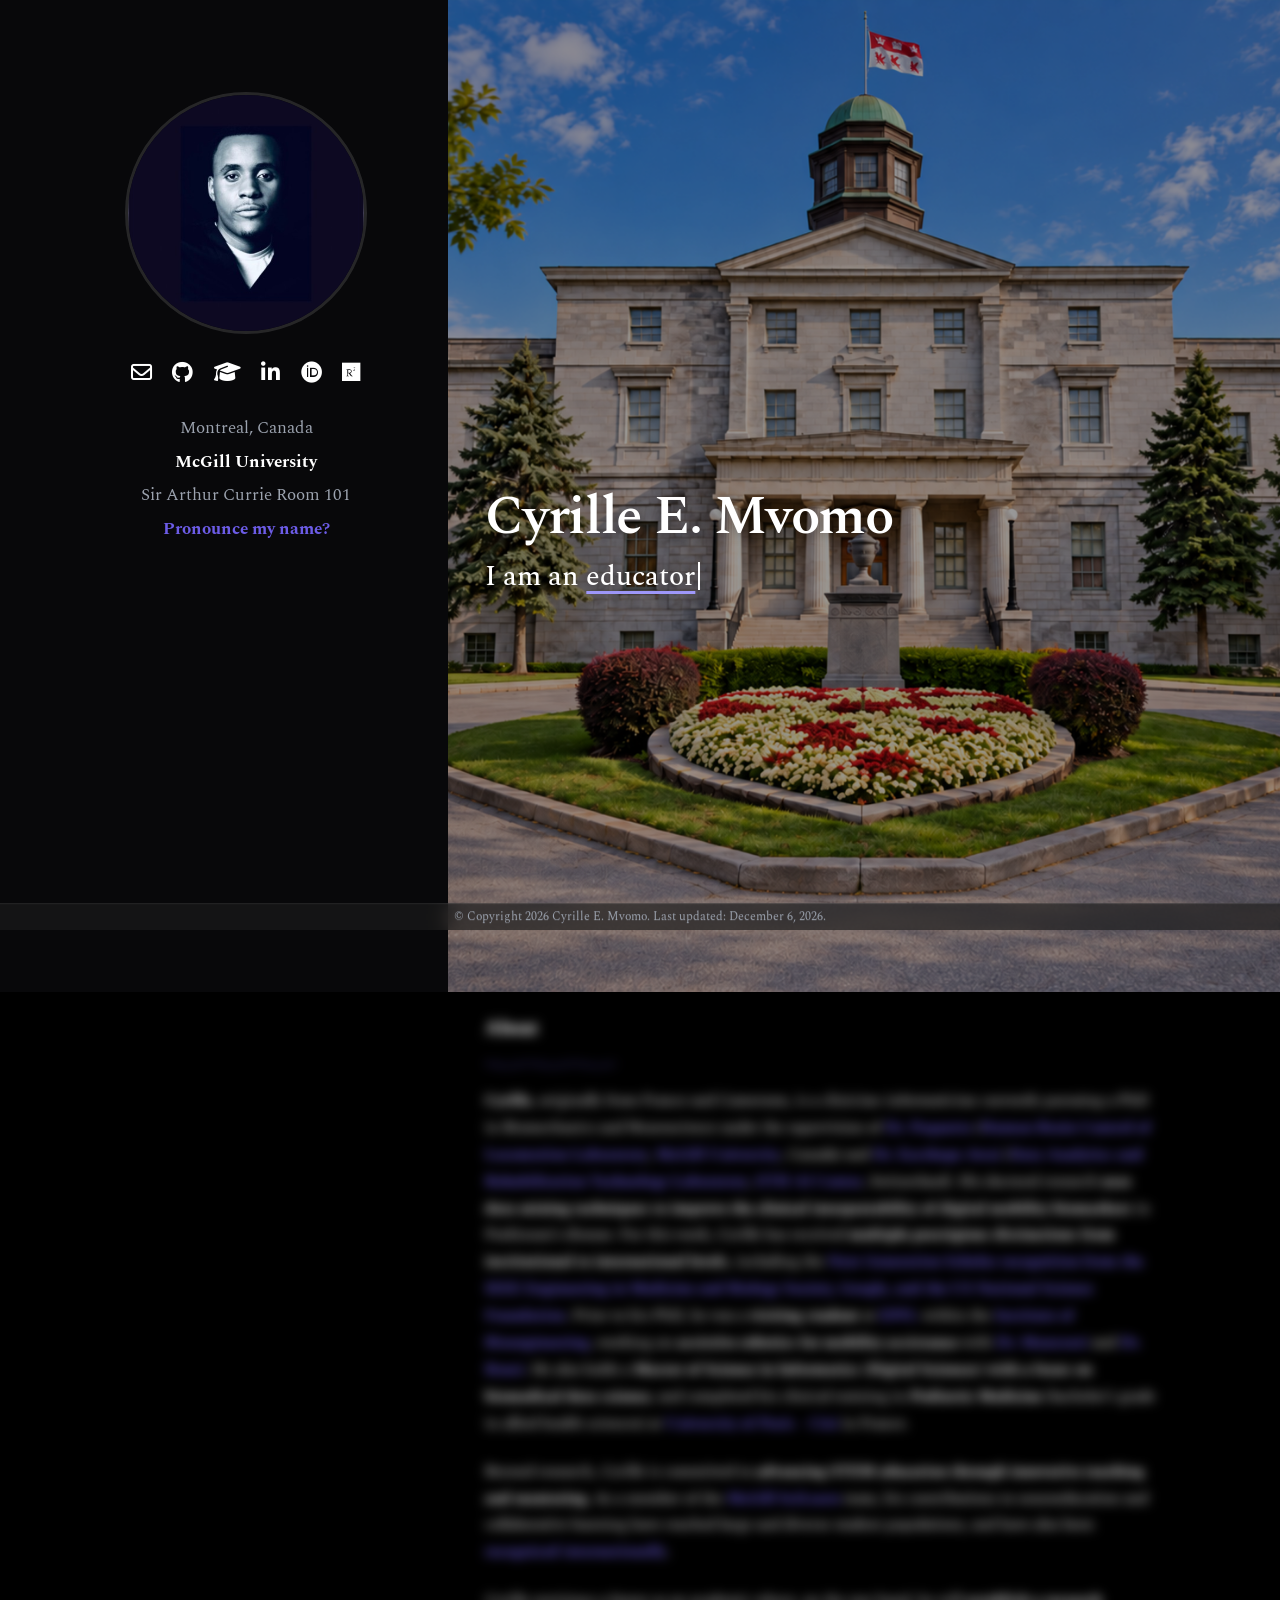
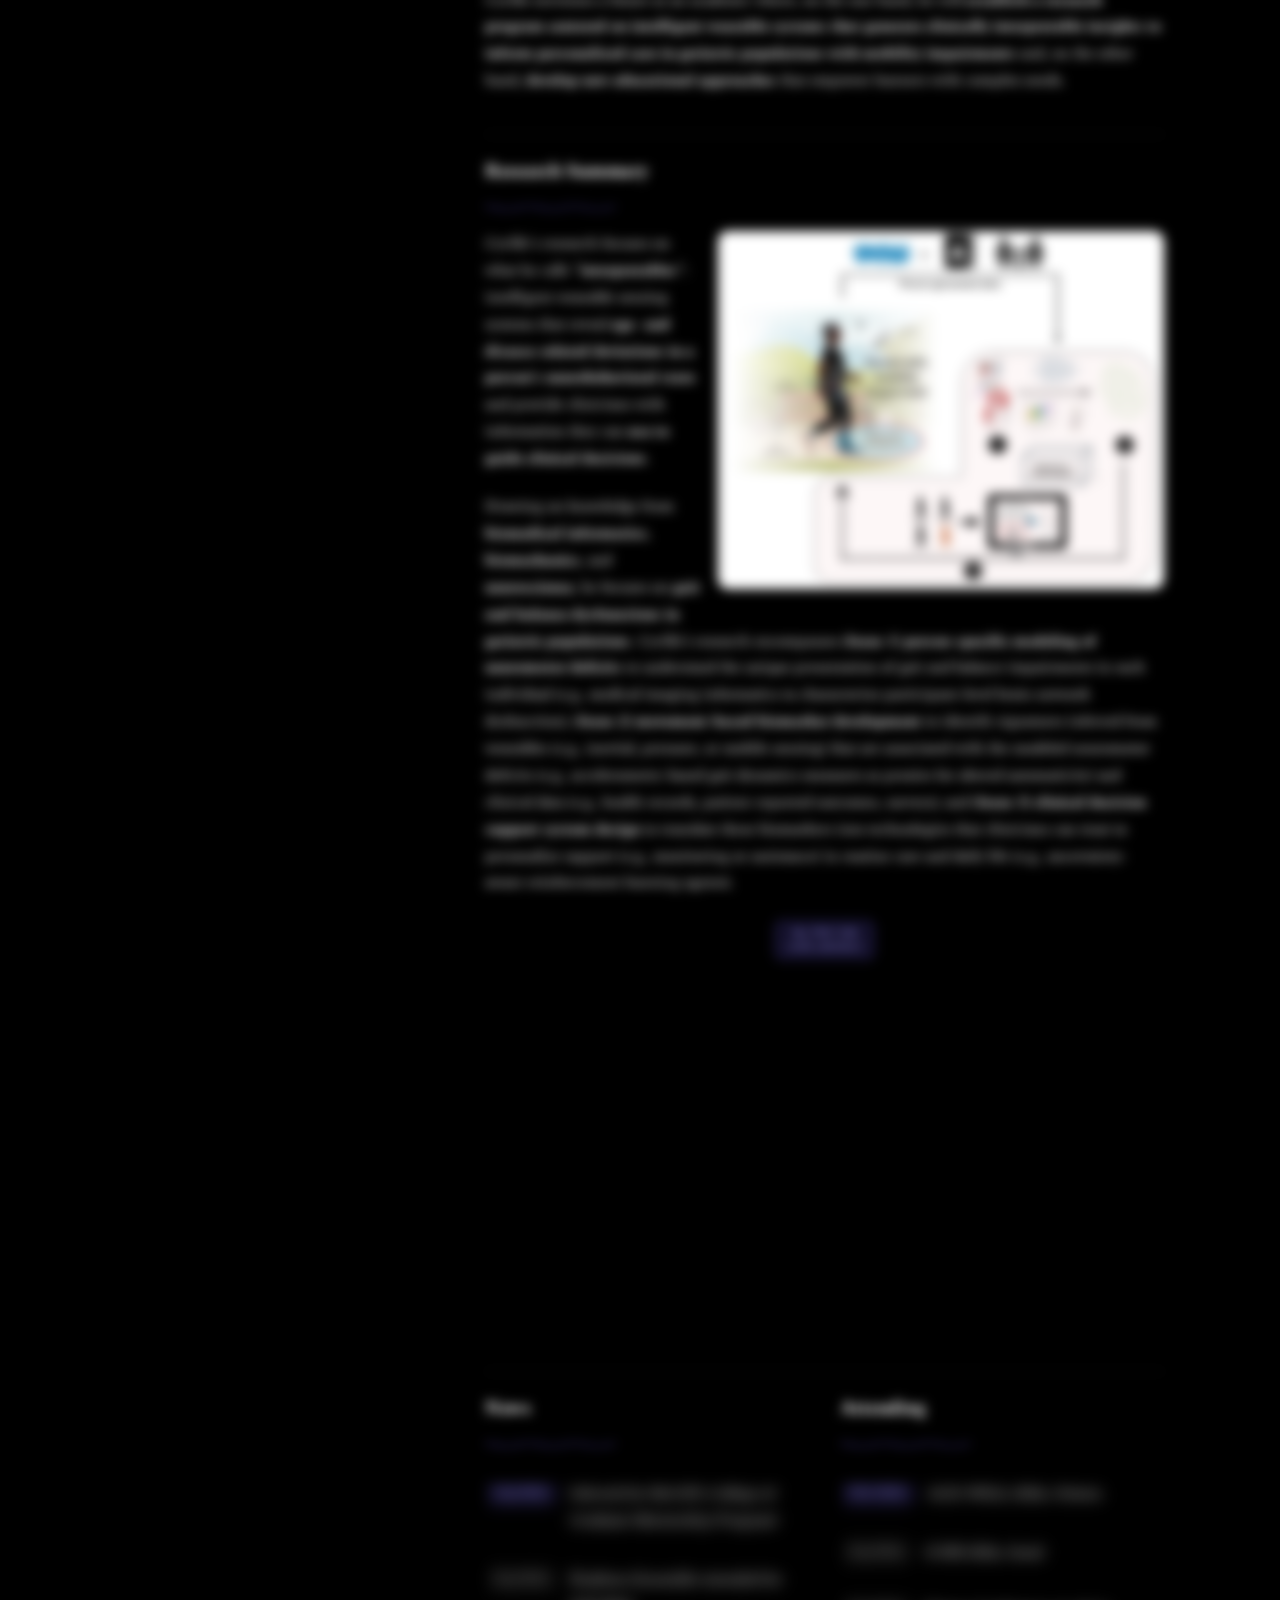
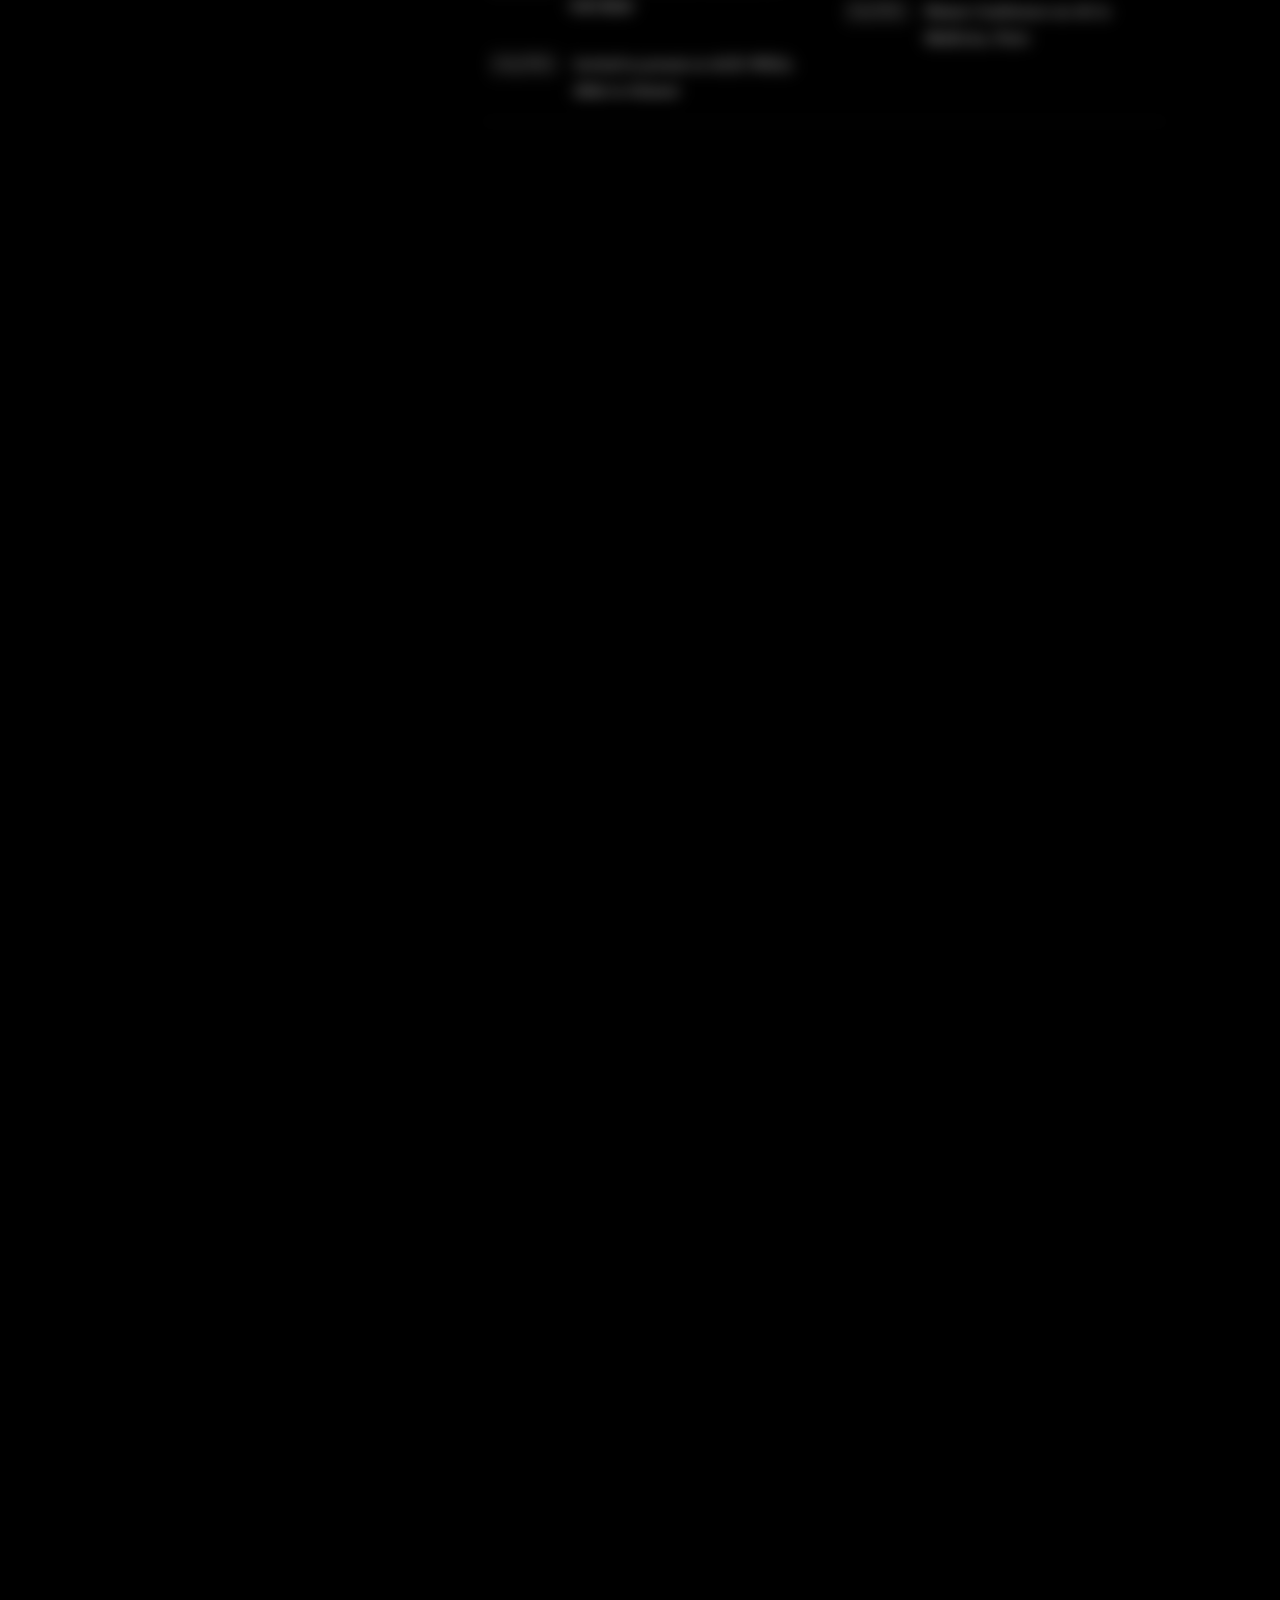
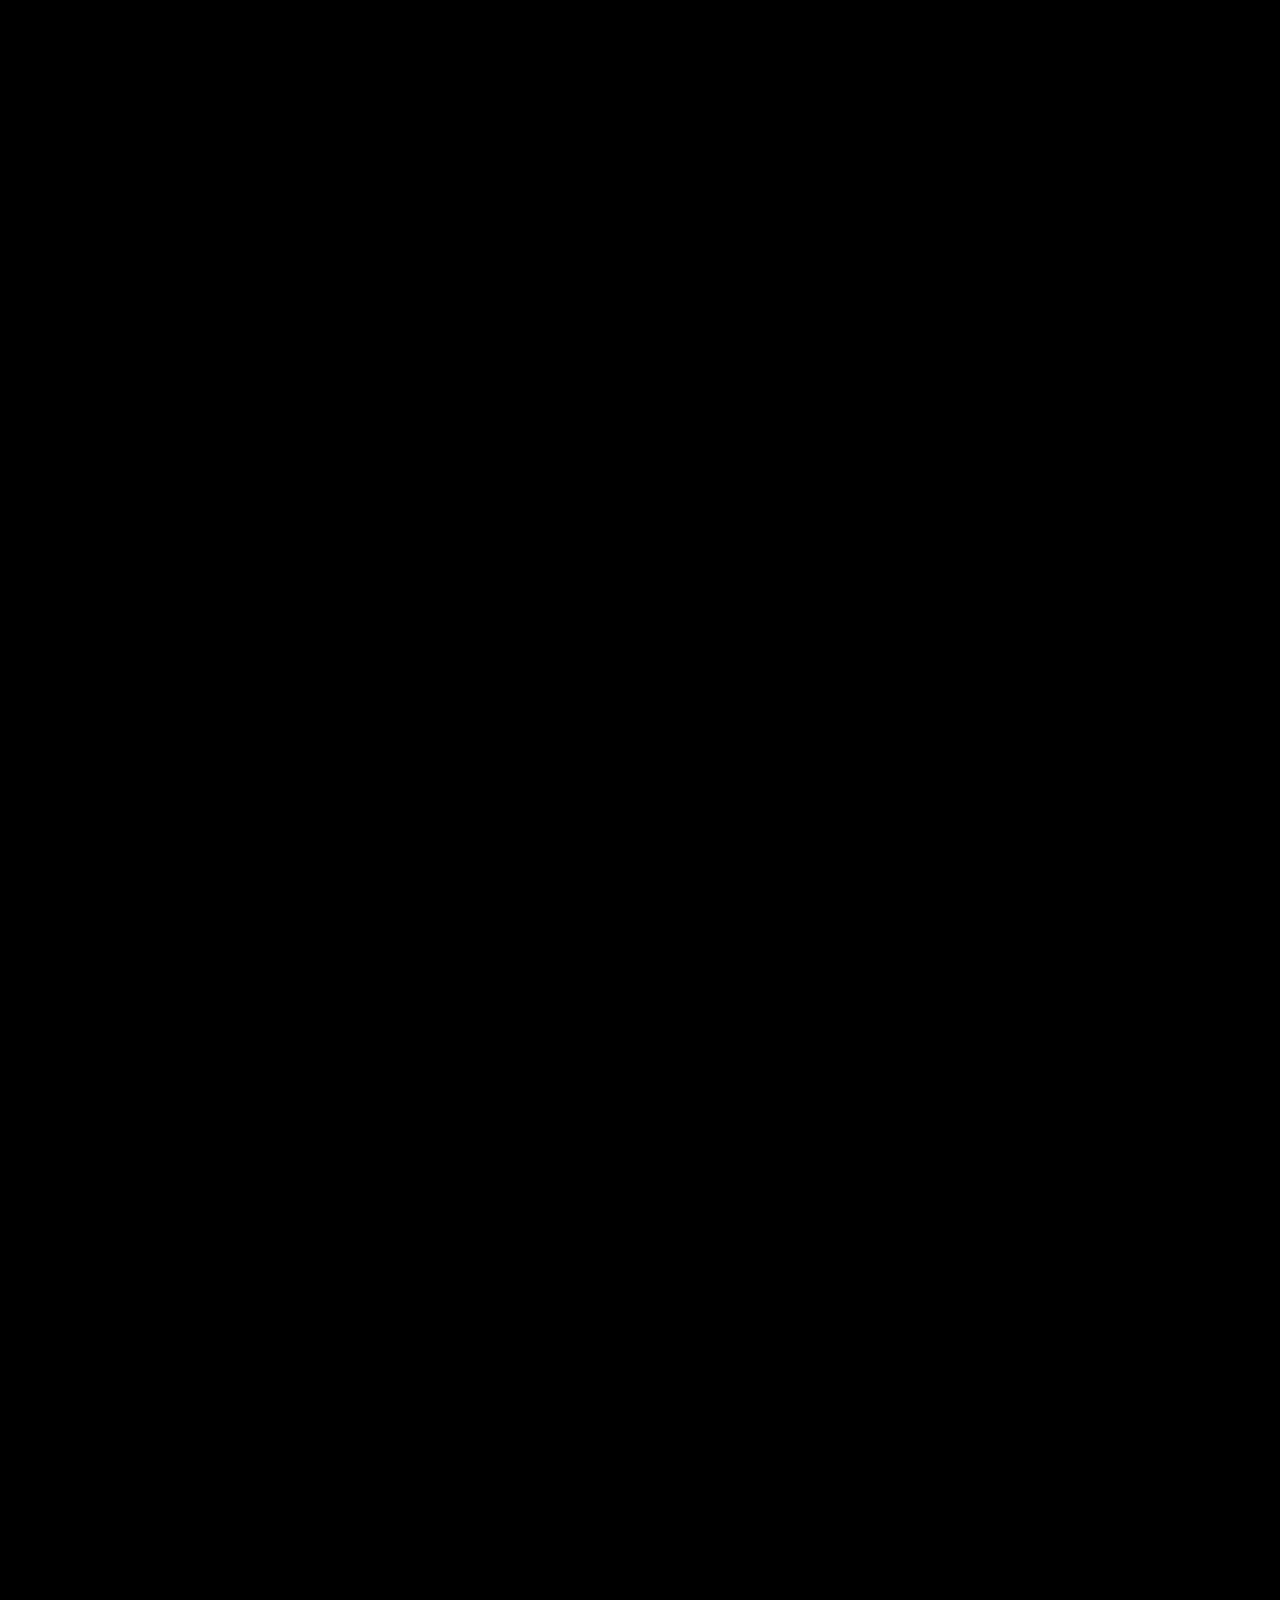
==== index.html @ 48ce2475 "Update index.html" ====
<!DOCTYPE html>
<html lang="en">
<head>
  <meta charset="UTF-8" />
  <meta name="viewport" content="width=device-width, initial-scale=1.0" />

  <title>Cyrille E. Mvomo | Interpretable Wearables</title>

  <!-- Fonts -->
  <!-- <link rel="preconnect" href="https://fonts.googleapis.com">
  <link rel="preconnect" href="https://fonts.gstatic.com" crossorigin>
  <link href="https://fonts.googleapis.com/css2?family=Inter:wght@300;400;500;600;700&display=swap" rel="stylesheet"> -->
  <link rel="preconnect" href="https://fonts.googleapis.com">
  <link rel="preconnect" href="https://fonts.gstatic.com" crossorigin>
  <link href="https://fonts.googleapis.com/css2?family=Inter:wght@300;400;500;600;700&family=Spectral:wght@300;400;500;600;700&display=swap" rel="stylesheet">

  <!-- Icons -->
  <link rel="stylesheet" href="https://cdnjs.cloudflare.com/ajax/libs/font-awesome/6.5.0/css/all.min.css">

  <link rel="stylesheet" href="style.css?v=mobile-welcome-menu-fix" />
</head>
<body class="welcome-active">

  <div class="background-video-wrapper" aria-hidden="true">
    <img
      src="Edited_BG_Video_first_frame.png"
      class="background-video background-video-poster"
      alt=""
      loading="eager"
      decoding="async"
    />
    <canvas class="background-video background-scroll-canvas" aria-hidden="true"></canvas>
  </div>

  <header class="top-banner">
    <div id="scroll-line" class="scroll-line"></div>

    <div class="banner-container">
      <div class="banner-left">
        <h1>Cyrille E. Mvomo</h1>
      </div>

      <div class="banner-right-wrapper">
        <button id="menu-toggle" class="menu-toggle" aria-label="Open menu" aria-expanded="false">
          <span></span>
          <span></span>
          <span></span>
        </button>

        <nav id="banner-nav" class="banner-right">
          <a href="#about-me-section" class="section-link active-section-link">About</a>
          <a href="#news-section" class="section-link">News</a>
          <a href="#publications-section" class="section-link">Publications</a>
          <a href="#curriculum-vitae-section" class="section-link">Curriculum Vitae</a>
        </nav>
      </div>
    </div>
  </header>

  <main class="page-container">
    <section class="hero-section">
      <div class="profile-column">
        <img src="profile.jpg" alt="Cyrille E. Mvomo" class="profile-photo" />

        <div class="icon-row">
          <a href="mailto:cyrille.mvomo@mail.mcgill.ca" aria-label="Email"><i class="fa-regular fa-envelope"></i></a>
          <a href="https://github.com/cyrillemvomo" target="_blank" aria-label="GitHub"><i class="fa-brands fa-github"></i></a>
          <a href="https://scholar.google.com/citations?user=v-sf1K8AAAAJ&hl=en&oi=ao" target="_blank" aria-label="Google Scholar"><i class="fa-solid fa-graduation-cap"></i></a>
          <a href="https://www.linkedin.com/in/cyrille-mvomo" target="_blank" aria-label="LinkedIn"><i class="fa-brands fa-linkedin-in"></i></a>
          <a href="https://orcid.org/0000-0003-3828-3360" target="_blank" aria-label="ORCID"><i class="fa-brands fa-orcid"></i></a>
          <a href="https://www.researchgate.net/profile/Cyrille-Mvomo" target="_blank" aria-label="ResearchGate"><i class="fa-brands fa-researchgate"></i></a>
        </div>

        <div class="profile-details">
          <p>Montreal, Canada</p>
          <p><strong>McGill University</strong></p>
          <p>Sir Arthur Currie Room 101</p>
          <p class="pronunciation-link">
            <a href="https://chatgpt.com/?q=How%20do%20you%20pronounce%20the%20French%20name%20Cyrille%3F%20Please%20explain%20it%20simply%20for%20an%20English%20speaker." target="_blank" class="text-link">Pronounce my name?</a>
          </p>
        </div>
      </div>

      <div class="description-column">
        <section id="welcome-section" class="welcome-section" aria-label="Welcome">
          <div class="welcome-content">
            <h2>Cyrille E. Mvomo</h2>
            <p class="welcome-identity">I am <span id="welcome-article">a </span><span id="welcome-role" class="welcome-role">researcher</span><span class="welcome-caret" aria-hidden="true"></span></p>
          </div>
        </section>

        <section id="about-me-section" class="content-subsection">
          <h2>About</h2>
          <div class="crimson-wave" aria-hidden="true">﹏</div>

          <p>
            <strong>Cyrille</strong>, originally from France and Cameroon, is a clinician-informatician currently pursuing a PhD in Biomechanics and Neuroscience under the supervision of <a href="https://scholar.google.com/citations?hl=en&user=dPw3kgcAAAAJ&view_op=list_works&sortby=pubdate" target="_blank" class="text-link">Dr. Paquette</a> (<a href="https://www.mcgill.ca/hbcl/" target="_blank" class="text-link">Human Brain Control of Locomotion Laboratory</a>, <a href="https://www.mcgill.ca/" target="_blank" class="text-link">McGill University</a>, Canada) and <a href="https://scholar.google.com/citations?hl=en&user=61DvKEIAAAAJ&view_op=list_works&sortby=pubdate" target="_blank" class="text-link">Dr. Easthope Awai</a> (<a href="https://rehabilomics.ch/" target="_blank" class="text-link">Data Analytics and Rehabilitation Technology Laboratory</a>, <a href="https://ai.ethz.ch/" target="_blank" class="text-link">ETH AI Center</a>, Switzerland). His doctoral research <strong>uses data mining techniques to improve the clinical interpretability of digital mobility biomarkers</strong> in Parkinson’s disease. For this work, Cyrille has received <strong>multiple prestigious distinctions from institutional to international levels</strong>, including the <a href="https://www.mcgill.ca/hbcl/channels/news/kpe-phd-candidate-cyrille-mvomo-honored-ieee-embs-bhi-2025-best-paper-award-and-nsf-embs-google-369513" target="_blank" class="text-link">Next Generation Scholar recognition from the IEEE Engineering in Medicine and Biology Society, Google, and the US National Science Foundation</a>. Prior to his PhD, he was a <strong>visiting student</strong> at <a href="https://www.epfl.ch/en/" target="_blank" class="text-link">EPFL</a> within the <a href="https://www.epfl.ch/research/domains/bioengineering/" target="_blank" class="text-link">Institute of Bioengineering</a>, working on <strong>assistive robotics for mobility assistance</strong> with <a href="https://scholar.google.com/citations?user=6gpQSm8AAAAJ&hl=en&oi=ao" target="_blank" class="text-link">Dr. Manzoori</a> and <a href="https://scholar.google.com/citations?user=NjhGHu0AAAAJ&hl=en" target="_blank" class="text-link">Dr. Bouri</a>. He also holds a <strong>Master of Science in Informatics (Digital Sciences) with a focus on biomedical data science</strong>, and completed his clinical training in <strong>Podiatric Medicine</strong> (bachelor’s grade in allied health sciences) at <a href="https://u-paris.fr/" target="_blank" class="text-link">University of Paris - Cité</a> in France.
          </p>
          <p>
            Beyond research, Cyrille is committed to <strong>advancing STEM education through innovative teaching and mentoring</strong>. As a member of the <a href="https://www.mcgill.ca/ose/initiatives/scilearn" target="_blank" class="text-link">McGill SciLearn</a> team, his contributions to neuroeducation and collaborative learning have reached large and diverse student populations, and have also been <a href="https://www.thetribune.ca/sci-tech/scilearn-learning-how-to-learn-13012026/" target="_blank" class="text-link">recognized internationally</a>.
          </p>
          <p>
          Cyrille envisions a future as an academic where, on the one hand, he will <strong>establish a research program centered on intelligent wearable systems that generate clinically interpretable insights to inform personalized care in geriatric populations with mobility impairments</strong> and, on the other hand, <strong>develop new educational approaches</strong> that empower learners with complex needs.
        </p>
        </section>

        <section id="about-me-section" class="content-subsection">
          <h2>Research Summary</h2>
          <div class="crimson-wave" aria-hidden="true">﹏</div>

          <p>
            <span class="research-summary-media">
              <img src="research_program_full_figure.jpg" alt="Illustration of my research program" />
            </span>
            Cyrille's research focuses on what he calls <strong>"interpretables"</strong>: intelligent wearable sensing systems that reveal <strong>age- and disease-related deviations in a person’s neurobehavioral state</strong> and provide clinicians with information they can <strong>use to guide clinical decisions</strong>.          
        <!-- </p -->

          <p>
            Drawing on knowledge from <strong>biomedical informatics</strong>, <strong>biomechanics</strong>, and <strong>neuroscience</strong>, he focuses on <strong>gait and balance dysfunctions in geriatric populations</strong>. Cyrille’s research encompasses <strong>(focus 1) person-specific modeling of neuromotor deficits</strong> to understand the unique presentation of gait and balance impairments in each individual (e.g., medical imaging informatics to characterize participant-level brain network dysfunction); <strong>(focus 2) movement-based biomarker development</strong> to identify signatures inferred from wearables (e.g., inertial, pressure, or mobile sensing) that are associated with the modeled neuromotor deficits (e.g., accelerometry-based gait dynamics measures as proxies for altered automaticity) and clinical data (e.g., health records, patient-reported outcomes, surveys); and <strong>(focus 3) clinical decision support system design</strong> to translate these biomarkers into technologies that clinicians can trust to personalize support (e.g., monitoring or assistance) in routine care and daily life (e.g., uncertainty-aware reinforcement learning agents).
          </p>

          <div class="video-title-badge">My TED Talk<br>(with subtitles!)</div>

          <div style="position: relative; width: 100%; padding-bottom: 56.25%; height: 0; overflow: hidden; margin-top: 8px;">
            <iframe
              src="https://www.youtube.com/embed/RyR2sZz6EQo?rel=0"
              title="YouTube video player"
              style="position: absolute; top: 0; left: 0; width: 100%; height: 100%; border: 0;"
              allow="accelerometer; autoplay; clipboard-write; encrypted-media; gyroscope; picture-in-picture; web-share"
              allowfullscreen>
            </iframe>
          </div>
        </section>

        <section id="news-section" class="content-subsection">
          <div class="news-attending-grid">
            <div class="news-panel">
              <button class="panel-toggle" type="button" aria-expanded="false">
                <span class="panel-heading-wrap">
                  <span class="panel-heading-line">
                    <span class="panel-heading">News</span>
                    <span class="panel-indicator" aria-hidden="true">+</span>
                  </span>
                  <span class="crimson-wave panel-wave" aria-hidden="true">﹏</span>
                </span>
              </button>

              <div class="scroll-list">
                <div class="timeline-item current-item">
                  <div class="date-chip">Sep 2026</div>
                  <p>Selected for McGill’s College of Graduate Mentorship Program!</p>
                </div>

                <div class="timeline-item past-item">
                  <div class="date-chip">Sep 2026</div>
                  <p>Étudions Ensemble extended for Fall 2026!</p>
                </div>

                <div class="timeline-item past-item">
                  <div class="date-chip">Aug 2026</div>
                  <p>Invited to present at AGE-WELL 2026 in Ottawa!</p>
                </div>

                <div class="timeline-item past-item">
                  <div class="date-chip">Jul 2026</div>
                  <p>Got an Early Professionals, Inspired Careers in AgeTech (EPIC-AT) Grant!</p>
                </div>

                <div class="timeline-item past-item">
                  <div class="date-chip">Jun 2026</div>
                  <p>Invited to present at the Nature Conference on AI in Medicine in Paris!</p>
                </div>

                <div class="timeline-item past-item">
                  <div class="date-chip">May 2026</div>
                  <p>ICNR2026 paper on uncertainty got accepted!</p>
                </div>

                <div class="timeline-item past-item">
                  <div class="date-chip">Apr 2026</div>
                  <p>Got FRQS Doctoral Fellowship!</p>
                </div>

                <div class="timeline-item past-item">
                  <div class="date-chip">Apr 2026</div>
                  <p>Ranked among the 278 winning applications for the CIHR Doctoral Fellowship!</p>
                </div>
                
                <div class="timeline-item past-item">
                  <div class="date-chip">Apr 2026</div>
                  <p>Website updated!</p>
                </div>
                
                <div class="timeline-item past-item">
                  <div class="date-chip">Mar 2026</div>
                  <p>Got CRIR-HJR Catherine Berg Student Travel Award!</p>
                </div>
                
                <div class="timeline-item past-item">
                  <div class="date-chip">Mar 2026</div>
                  <p>Launched the "Étudions Ensemble"!</p>
                </div>
                
                <div class="timeline-item past-item">
                  <div class="date-chip">Mar 2026</div>
                  <p>Got Parkinson Canada Graduate Student Award!</p>
                </div>
                
                <div class="timeline-item past-item">
                  <div class="date-chip">Feb 2026</div>
                  <p>Invited by IEEE TBME editors to submit an extended version of BHI 2025 work!</p>
                </div>
                
                <div class="timeline-item past-item">
                  <div class="date-chip">Jan 2026</div>
                  <p>Research success at BHI 2025 featured in McGill News!</p>
                </div>
                
                <div class="timeline-item past-item">
                  <div class="date-chip">Jan 2026</div>
                  <p>Interviewed by The Tribune about SciLearn alongside Kira!</p>
                </div>
                
                <div class="timeline-item past-item">
                  <div class="date-chip">Dec 2025</div>
                  <p>SciLearn won QS Reimagine Education Award!</p>
                </div>
                
                <div class="timeline-item past-item">
                  <div class="date-chip">Nov 2025</div>
                  <p>Passed my doctoral qualifying exam!</p>
                </div>
                
                <div class="timeline-item past-item">
                  <div class="date-chip">Nov 2025</div>
                  <p>Delivered a lightning talk on SciLearn with Kira at the 2025 Montreal Skills Symposium!</p>
                </div>
                
                <div class="timeline-item past-item">
                  <div class="date-chip">Oct 2025</div>
                  <p>Won Best Paper Award (3rd place) at BHI 2025 among 500+ submissions!</p>
                </div>
                
                <div class="timeline-item past-item">
                  <div class="date-chip">Oct 2025</div>
                  <p>Named an IEEE EMBS–Google–NSF NextGen Scholar and invited to deliver a lightning talk at BHI 2025!</p>
                </div>
                
                <div class="timeline-item past-item">
                  <div class="date-chip">Oct 2025</div>
                  <p>Won McGill CRBLM Travel Award!</p>
                </div>
                
                <div class="timeline-item past-item">
                  <div class="date-chip">Oct 2025</div>
                  <p>Won Quebec Association for Physical Activity Travel Award!</p>
                </div>
                
                <div class="timeline-item past-item">
                  <div class="date-chip">Oct 2025</div>
                  <p>Aging and Disease paper got accepted!</p>
                </div>
                
                <div class="timeline-item past-item">
                  <div class="date-chip">Sep 2025</div>
                  <p>BHI 2025 paper selected for oral presentation!</p>
                </div>
                
                <div class="timeline-item past-item">
                  <div class="date-chip">Sep 2025</div>
                  <p>BHI 2025 paper got accepted!</p>
                </div>

              </div>
            </div>

            <div class="news-panel">
              <button class="panel-toggle" type="button" aria-expanded="false">
                <span class="panel-heading-wrap">
                  <span class="panel-heading-line">
                    <span class="panel-heading">Attending</span>
                    <span class="panel-indicator" aria-hidden="true">+</span>
                  </span>
                  <span class="crimson-wave panel-wave" aria-hidden="true">﹏</span>
                </span>
              </button>

              <div class="scroll-list">
                <div class="timeline-item current-item">
                  <div class="date-chip">Nov 2026</div>
                  <p>AGE-WELL 2026, Ottawa</p>
                </div>

                <div class="timeline-item past-item">
                  <div class="date-chip">Sep 2026</div>
                  <p>ICNR 2026, Seoul</p>
                </div>

                <div class="timeline-item past-item">
                  <div class="date-chip">Sep 2026</div>
                  <p>Nature Conference on AI in Medicine, Paris</p>
                </div>

                <div class="timeline-item past-item">
                  <div class="date-chip">June 2026</div>
                  <p>SALTISE 2026, Montreal</p>
                </div>
              </div>
            </div>
          </div>
        </section>

        <section id="publications-section" class="content-subsection">
          <h2>Selected Publications</h2>
          <div class="crimson-wave" aria-hidden="true">﹏</div>

          <div class="publications-subcontrols">
            <span>Show by:</span>
            <button id="view-by-date" class="pub-view-toggle active" type="button">Date</button>
            <span>/</span>
            <button id="view-by-topic" class="pub-view-toggle" type="button">Research Topic</button>
          </div>

          <p class="publications-note">(* indicates equal contribution and ** indicates mentee student, see CV for full list)</p>

          <div id="publications-container" class="publications-full-bleed"></div>
        </section>

        <section id="curriculum-vitae-section" class="content-subsection">
          <h2>Curriculum Vitae</h2>
          <div class="crimson-wave" aria-hidden="true">﹏</div>

          <div class="cv-controls">
            <a href="CV.pdf" class="cv-action" download>
              <i class="fa-solid fa-download" aria-hidden="true"></i>
              <span>Download PDF</span>
            </a>
            <button id="cv-fullscreen-button" class="cv-action" type="button">
              <i class="fa-solid fa-expand" aria-hidden="true"></i>
              <span>Full Screen</span>
            </button>
          </div>

          <div id="cv-viewer-wrapper" class="cv-viewer-wrapper">
            <iframe
              id="cv-viewer"
              src="CV.pdf#toolbar=1&navpanes=0&view=FitH"
              title="Curriculum Vitae PDF viewer"
              class="cv-viewer"
              loading="lazy">
            </iframe>
          </div>
        </section>

        <section id="miscellaneous-section" class="content-subsection">
          <h2>Miscellaneous</h2>
          <div class="crimson-wave" aria-hidden="true">﹏</div>

          <ul class="misc-list">
            <li>⚽️ I’m a big soccer fan. My favorite team is FC Barcelona (yes... I’ve been suffering since 2015).</li>
            <li>👨🏾‍🎨 I care a lot about making science visually elegant.</li>
          </ul>

        </section>
      </div>
    </section>
  </main>

  <footer class="bottom-banner">
    <div class="bottom-banner-container">
      <p id="footer-date-text"></p>
    </div>
  </footer>

  <script>
    const body = document.body;
    const topBanner = document.querySelector(".top-banner");
    const welcomeSection = document.getElementById("welcome-section");
    const aboutSection = document.getElementById("about-me-section");
    const welcomeArticle = document.getElementById("welcome-article");
    const welcomeRole = document.getElementById("welcome-role");
    const desktopWelcomeQuery = window.matchMedia("(min-width: 901px)");
    const phoneWelcomeQuery = window.matchMedia("(max-width: 850px)");
    let welcomeScrollTransitioning = false;
    let revealObserver = null;

    function updateWelcomeState() {
      const onWelcome = phoneWelcomeQuery.matches
        ? window.scrollY < 8
        : desktopWelcomeQuery.matches && window.scrollY < Math.min(100, window.innerHeight * 0.12);
      body.classList.toggle("welcome-active", onWelcome);
    }

    function moveFromWelcomeToAbout() {
      if (welcomeScrollTransitioning) return;
      welcomeScrollTransitioning = true;
      aboutSection.scrollIntoView({
        behavior: window.matchMedia("(prefers-reduced-motion: reduce)").matches ? "auto" : "smooth",
        block: "start"
      });
      window.setTimeout(() => { welcomeScrollTransitioning = false; }, 1100);
    }

    window.addEventListener("wheel", (event) => {
      if (!desktopWelcomeQuery.matches || event.ctrlKey || event.deltaY <= 0) return;
      if (window.scrollY >= Math.min(100, window.innerHeight * 0.12) && !welcomeScrollTransitioning) return;
      event.preventDefault();
      moveFromWelcomeToAbout();
    }, { passive: false });

    window.addEventListener("keydown", (event) => {
      if (!desktopWelcomeQuery.matches || !body.classList.contains("welcome-active")) return;
      if (event.altKey || event.ctrlKey || event.metaKey || event.shiftKey) return;
      if (!["ArrowDown", "PageDown", " "].includes(event.key)) return;
      const target = event.target;
      if (target instanceof HTMLElement && target.closest("input, textarea, select, button, a, [contenteditable]")) return;
      event.preventDefault();
      moveFromWelcomeToAbout();
    });

    function cycleWelcomeRoles() {
      if (window.matchMedia("(prefers-reduced-motion: reduce)").matches) return;
      const roles = ["researcher", "educator", "clinician", "informatician"];
      let roleIndex = 0;
      let deleting = true;
      let charIndex = roles[0].length;
      function tick() {
        const word = roles[roleIndex];
        charIndex += deleting ? -1 : 1;
        welcomeRole.textContent = word.slice(0, charIndex);
        if (!deleting && charIndex === word.length) {
          deleting = true;
          window.setTimeout(tick, 1850);
        } else if (deleting && charIndex === 0) {
          roleIndex = (roleIndex + 1) % roles.length;
          welcomeArticle.textContent = ["educator", "informatician"].includes(roles[roleIndex]) ? "an " : "a ";
          deleting = false;
          window.setTimeout(tick, 320);
        } else {
          window.setTimeout(tick, deleting ? 62 : 105);
        }
      }
      window.setTimeout(tick, 1800);
    }
    updateWelcomeState();
    cycleWelcomeRoles();

    // Synchronize the original animated GIF with scrolling AFTER the welcome experience.
    // A normal <img> cannot seek inside a GIF, so render the GIF frames on a canvas.
    async function initializeScrollBackground() {
      const wrapper = document.querySelector(".background-video-wrapper");
      const canvas = wrapper.querySelector(".background-scroll-canvas");
      const ctx = canvas.getContext("2d", { alpha: false });
      if (!ctx) return;

      try {
        const response = await fetch("Edited_BG_Video.gif");
        if (!response.ok) throw new Error("Background GIF could not be loaded");
        const bytes = await response.arrayBuffer();
        const signature = String.fromCharCode(...new Uint8Array(bytes, 0, 6));
        if (signature !== "GIF87a" && signature !== "GIF89a") {
          throw new Error("Edited_BG_Video.gif is not an animated GIF");
        }

        let frameCount;
        let drawFrame;
        let release;

        if ("ImageDecoder" in window && await ImageDecoder.isTypeSupported("image/gif")) {
          // Native decoding: no video export or third-party script needed in supported browsers.
          const decoder = new ImageDecoder({
            type: "image/gif",
            data: new Uint8Array(bytes),
            preferAnimation: true
          });
          await decoder.tracks.ready;
          frameCount = decoder.tracks.selectedTrack.frameCount;
          const firstFrame = await decoder.decode({ frameIndex: 0 });
          canvas.width = firstFrame.image.displayWidth;
          canvas.height = firstFrame.image.displayHeight;
          firstFrame.image.close();
          let drawRequest = 0;
          drawFrame = async (index) => {
            const request = ++drawRequest;
            const { image } = await decoder.decode({ frameIndex: index });
            if (request === drawRequest) {
              ctx.clearRect(0, 0, canvas.width, canvas.height);
              ctx.drawImage(image, 0, 0, canvas.width, canvas.height);
            }
            image.close();
          };
          release = () => decoder.close();
        } else {
          // Safari fallback: decode and composite the same GIF frames in JavaScript.
          const { parseGIF, decompressFrames } = await import(
            "https://cdn.jsdelivr.net/npm/gifuct-js@2.1.2/+esm"
          );
          const gif = parseGIF(bytes);
          const frames = decompressFrames(gif, true);
          frameCount = frames.length;
          canvas.width = gif.lsd.width;
          canvas.height = gif.lsd.height;

          const composition = document.createElement("canvas");
          composition.width = canvas.width;
          composition.height = canvas.height;
          const compositeCtx = composition.getContext("2d");
          const patches = document.createElement("canvas");
          const patchCtx = patches.getContext("2d");
          const bitmaps = [];
          let previous = null;
          let restorePrevious = null;

          for (const frame of frames) {
            if (previous?.disposalType === 2) {
              const p = previous.dims;
              compositeCtx.clearRect(p.left, p.top, p.width, p.height);
            } else if (previous?.disposalType === 3 && restorePrevious) {
              compositeCtx.clearRect(0, 0, composition.width, composition.height);
              compositeCtx.drawImage(restorePrevious, 0, 0);
            }
            if (frame.disposalType === 3) {
              restorePrevious = document.createElement("canvas");
              restorePrevious.width = composition.width;
              restorePrevious.height = composition.height;
              restorePrevious.getContext("2d").drawImage(composition, 0, 0);
            }
            const { left, top, width, height } = frame.dims;
            patches.width = width;
            patches.height = height;
            patchCtx.putImageData(new ImageData(frame.patch, width, height), 0, 0);
            compositeCtx.drawImage(patches, left, top);
            bitmaps.push(await createImageBitmap(composition));
            previous = frame;
          }
          drawFrame = (index) => {
            ctx.drawImage(bitmaps[index], 0, 0, canvas.width, canvas.height);
          };
          release = () => bitmaps.forEach((bitmap) => bitmap.close());
        }

        if (frameCount < 2) {
          release();
          return;
        }

        let lastFrame = -1;
        let displayedProgress = 0;
        let targetProgress = 0;
        let animationFrame = 0;
        let lastTimestamp = 0;

        function animateScrollBackground(timestamp) {
          animationFrame = 0;
          const elapsed = lastTimestamp ? Math.min(timestamp - lastTimestamp, 64) : 16;
          lastTimestamp = timestamp;
          // Follow the scroll position with a little inertia, then gently settle
          // into the selected frame when scrolling stops (in either direction).
          displayedProgress += (targetProgress - displayedProgress) * (1 - Math.exp(-elapsed / 240));
          if (Math.abs(targetProgress - displayedProgress) < 0.0001) {
            displayedProgress = targetProgress;
          }
          const index = Math.min(frameCount - 1, Math.floor(displayedProgress * (frameCount - 1)));
          if (index !== lastFrame) {
            lastFrame = index;
            Promise.resolve(drawFrame(index)).catch((error) => {
              console.error("Could not render background GIF frame:", error);
            });
          }
          if (displayedProgress !== targetProgress) {
            animationFrame = requestAnimationFrame(animateScrollBackground);
          } else {
            lastTimestamp = 0;
          }
        }

        function updateScrollBackgroundTarget() {
          // Stay on the first frame during the welcome experience, and reach
          // the final frame when the visitor gets to the bottom of the page.
          const start = aboutSection.getBoundingClientRect().top + window.scrollY;
          const end = Math.max(start + 1, document.documentElement.scrollHeight - window.innerHeight);
          targetProgress = Math.min(1, Math.max(0, (window.scrollY - start) / (end - start)));
          if (!animationFrame) animationFrame = requestAnimationFrame(animateScrollBackground);
        }

        await drawFrame(0);
        wrapper.classList.add("scroll-ready");
        updateScrollBackgroundTarget();
        window.addEventListener("scroll", updateScrollBackgroundTarget, { passive: true });
        window.addEventListener("resize", updateScrollBackgroundTarget);
      } catch (error) {
        // Retain the static first frame if GIF decoding is unavailable.
        console.error("Scroll-controlled background unavailable:", error);
      }
    }
    initializeScrollBackground();

    function setFavicon() {
      const img = new Image();
      img.src = "profile.jpg";

      img.onload = () => {
        const size = 64;
        const canvas = document.createElement("canvas");
        canvas.width = size;
        canvas.height = size;

        const ctx = canvas.getContext("2d");
        if (!ctx) return;

        const radius = size / 2;
        const borderWidth = 2;

        ctx.clearRect(0, 0, size, size);

        ctx.beginPath();
        ctx.arc(radius, radius, radius, 0, Math.PI * 2);
        ctx.closePath();
        ctx.fillStyle = "#ffffff";
        ctx.fill();

        ctx.save();
        ctx.beginPath();
        ctx.arc(radius, radius, radius - borderWidth, 0, Math.PI * 2);
        ctx.closePath();
        ctx.clip();

        const scale = Math.max(size / img.width, size / img.height);
        const drawWidth = img.width * scale;
        const drawHeight = img.height * scale;
        const dx = (size - drawWidth) / 2;
        const dy = (size - drawHeight) / 2;

        ctx.drawImage(img, dx, dy, drawWidth, drawHeight);
        ctx.restore();

        const faviconHref = canvas.toDataURL("image/png");

        const existingIcons = document.querySelectorAll('link[rel="icon"], link[rel="shortcut icon"]');
        existingIcons.forEach((icon) => icon.remove());

        const iconLink = document.createElement("link");
        iconLink.rel = "icon";
        iconLink.type = "image/png";
        iconLink.href = faviconHref;
        document.head.appendChild(iconLink);

        const shortcutIconLink = document.createElement("link");
        shortcutIconLink.rel = "shortcut icon";
        shortcutIconLink.type = "image/png";
        shortcutIconLink.href = faviconHref;
        document.head.appendChild(shortcutIconLink);
      };
    }

    const menuToggle = document.getElementById("menu-toggle");
    const bannerNav = document.getElementById("banner-nav");

    menuToggle.addEventListener("click", () => {
      bannerNav.classList.toggle("menu-open");
      menuToggle.classList.toggle("menu-open");

      const expanded = menuToggle.getAttribute("aria-expanded") === "true";
      menuToggle.setAttribute("aria-expanded", String(!expanded));
    });

    const sectionLinks = document.querySelectorAll(".section-link");
    const contentSections = document.querySelectorAll(".content-subsection");

    let clickedSectionId = null;
    let manualNavigationInProgress = false;

    function setActiveLink(targetId) {
      sectionLinks.forEach((link) => {
        link.classList.toggle("active-section-link", link.getAttribute("href") === `#${targetId}`);
      });
    }

    sectionLinks.forEach((link) => {
      link.addEventListener("click", (event) => {
        event.preventDefault();

        const targetId = link.getAttribute("href").substring(1);
        const targetSection = document.getElementById(targetId);

        clickedSectionId = targetId;
        manualNavigationInProgress = window.innerWidth > 850;

        setActiveLink(targetId);

        targetSection.scrollIntoView({
          behavior: "smooth",
          block: "start"
        });

        if (window.innerWidth <= 850) {
          bannerNav.classList.remove("menu-open");
          menuToggle.classList.remove("menu-open");
          menuToggle.setAttribute("aria-expanded", "false");
        }
      });
    });

    function updateActiveSectionOnScroll() {
      if (window.innerWidth <= 850) return;

      if (manualNavigationInProgress && clickedSectionId) {
        const clickedSection = document.getElementById(clickedSectionId);
        const rect = clickedSection.getBoundingClientRect();

        setActiveLink(clickedSectionId);

        if (Math.abs(rect.top) < 140 || Math.abs(rect.top + rect.height - window.innerHeight) < 140) {
          manualNavigationInProgress = false;
          clickedSectionId = null;
        }
        return;
      }

      let currentSectionId = contentSections[0].id;

      contentSections.forEach((section) => {
        const rect = section.getBoundingClientRect();
        if (rect.top <= 180) {
          currentSectionId = section.id;
        }
      });

      setActiveLink(currentSectionId);
    }

    function updateBannerOnScroll() {
      topBanner.classList.toggle("scrolled", window.scrollY > 8);
    }

    const panelToggles = document.querySelectorAll(".panel-toggle");

    panelToggles.forEach((toggleButton) => {
      toggleButton.addEventListener("click", () => {
        if (window.innerWidth > 900) return;

        const panel = toggleButton.closest(".news-panel");
        const isOpen = panel.classList.toggle("mobile-open");
        toggleButton.setAttribute("aria-expanded", String(isOpen));
      });
    });

    const scrollLine = document.getElementById("scroll-line");

    function updateScrollLine() {
      const scrollTop = window.scrollY;
      const docHeight = document.documentElement.scrollHeight - window.innerHeight;
      const scrollPercent = docHeight > 0 ? (scrollTop / docHeight) * 100 : 0;
      scrollLine.style.width = scrollPercent + "%";
    }

    async function getResourceLastModified(resource) {
      try {
        const response = await fetch(resource, {
          method: "HEAD",
          cache: "no-store"
        });

        const lastModified = response.headers.get("Last-Modified");
        if (!lastModified) return null;

        const date = new Date(lastModified);
        return Number.isNaN(date.getTime()) ? null : date;
      } catch (error) {
        return null;
      }
    }

    async function updateFooterDate() {
      const footerDateText = document.getElementById("footer-date-text");
      const year = new Date().getFullYear();

      const resourceDates = await Promise.all([
        getResourceLastModified("index.html"),
        getResourceLastModified("style.css"),
        getResourceLastModified("CV.pdf")
      ]);

      const validDates = resourceDates.filter(Boolean);
      const fallbackDate = new Date(document.lastModified);
      const lastUpdated = validDates.length
        ? new Date(Math.max(...validDates.map((date) => date.getTime())))
        : fallbackDate;

      const formattedDate = lastUpdated.toLocaleDateString("en-US", {
        year: "numeric",
        month: "long",
        day: "numeric"
      });

      footerDateText.textContent =
        `© Copyright ${year} Cyrille E. Mvomo. Last updated: ${formattedDate}.`;
    }

    // const publications = [
    //   {
    //     id: "pub-2026-1",
    //     title: "Uncertainty-Aware Wearable Forecasting for Daily Mobility in Parkinson’s Disease",
    //     authors: [
    //       { name: "Cyrille E. Mvomo", me: true },
    //       { name: "Jordan Bedime", link: "https://example.com/jordan-bedime" },
    //       { name: "Sara Perfetto**", link: "https://example.com/sara-perfetto" },
    //       { name: "Caroline Paquette", link: "https://example.com/caroline-paquette" }
    //     ],
    //     journal: "IEEE Transactions on Biomedical Engineering",
    //     year: 2026,
    //     date: "2026-10-18",
    //     topic: "Uncertainty-Aware AI",
    //     summary: "This fictive study introduces a personalized forecasting framework for real-world mobility fluctuations in Parkinson’s disease. The model combines wearable sensing with uncertainty modulation to improve interpretability and robustness. Results suggest that uncertainty-aware conditioning can support clinically meaningful monitoring in everyday settings.",
    //     paperLink: "#",
    //     videoLink: "#",
    //     codeLink: "#",
    //     citations: 24,
    //     citationLink: "https://scholar.google.com/scholar?q=Uncertainty-Aware+Wearable+Forecasting+for+Daily+Mobility+in+Parkinson%E2%80%99s+Disease",
    //     awards: ["🏆 Best Paper Award (top 0.6%)"]
    //   },
    //   {
    //     id: "pub-2026-2",
    //     title: "Digital Mobility Outcomes as Explainable Biomarkers of Disease Progression",
    //     authors: [
    //       { name: "Cyrille E. Mvomo", me: true },
    //       { name: "Philippe C. Dixon", link: "https://example.com/philippe-dixon" },
    //       { name: "Clara Guedes**", link: "https://example.com/clara-guedes" },
    //       { name: "Chris Easthope Awai", link: "https://example.com/chris-easthope" },
    //       { name: "Caroline Paquette", link: "https://example.com/caroline-paquette" }
    //     ],
    //     journal: "npj Digital Medicine",
    //     year: 2026,
    //     date: "2026-05-02",
    //     topic: "Digital Mobility Outcomes",
    //     summary: "This toy paper examines whether digital mobility outcomes can function as explainable indicators of pathology rather than simple performance markers. It highlights convergent validity with mechanistic and clinical measures. The work frames mobility biomarkers as tools for both monitoring and scientific explanation.",
    //     paperLink: "#",
    //     videoLink: "#",
    //     codeLink: "#",
    //     citations: 17,
    //     citationLink: "https://scholar.google.com/scholar?q=Digital+Mobility+Outcomes+as+Explainable+Biomarkers+of+Disease+Progression",
    //     awards: ["🥇 Outstanding Student-Led Paper"]
    //   },
    //   {
    //     id: "pub-2025-1",
    //     title: "Real-World Gait Complexity and Neural Signatures of Locomotor Control",
    //     authors: [
    //       { name: "Cyrille E. Mvomo", me: true },
    //       { name: "Alexandra Potvin-Desrochers*", link: "https://example.com/alexandra-potvin" },
    //       { name: "Dahlia Leibovich*", link: "https://example.com/dahlia-leibovich" },
    //       { name: "Jordan Bedime", link: "https://example.com/jordan-bedime" },
    //       { name: "Caroline Paquette", link: "https://example.com/caroline-paquette" }
    //     ],
    //     journal: "Movement Disorders",
    //     year: 2025,
    //     date: "2025-11-07",
    //     topic: "Parkinson’s Disease",
    //     summary: "This fictive article links gait complexity metrics to brain-based signatures of locomotor control in Parkinson’s disease. The results support the idea that specific mobility features are more mechanistically informative than others. The paper provides a template for combining wearable and neural data in translational mobility research.",
    //     paperLink: "#",
    //     videoLink: "#",
    //     codeLink: "#",
    //     citations: 31,
    //     citationLink: "https://scholar.google.com/scholar?q=Real-World+Gait+Complexity+and+Neural+Signatures+of+Locomotor+Control",
    //     awards: []
    //   },
    //   {
    //     id: "pub-2025-2",
    //     title: "Towards Transparent Mobility Monitoring with Lower-Back Inertial Sensors",
    //     authors: [
    //       { name: "Cyrille E. Mvomo", me: true },
    //       { name: "Sara Perfetto**", link: "https://example.com/sara-perfetto" },
    //       { name: "Chris Easthope Awai", link: "https://example.com/chris-easthope" },
    //       { name: "Philippe C. Dixon", link: "https://example.com/philippe-dixon" }
    //     ],
    //     journal: "Sensors",
    //     year: 2025,
    //     date: "2025-04-14",
    //     topic: "Wearable Sensing",
    //     summary: "This toy paper presents a transparent framework for extracting clinically interpretable mobility metrics from a single lower-back sensor. It emphasizes traceability from raw signals to outcome measures. The study illustrates how simple sensor setups can still produce rich and useful mobility information.",
    //     paperLink: "#",
    //     videoLink: "#",
    //     codeLink: "#",
    //     citations: 12,
    //     citationLink: "https://scholar.google.com/scholar?q=Towards+Transparent+Mobility+Monitoring+with+Lower-Back+Inertial+Sensors",
    //     awards: ["🎖️ Editor’s Choice Selection"]
    //   },
    //   {
    //     id: "pub-2024-1",
    //     title: "Wearable Sensing for Longitudinal Mobility Monitoring in Free-Living Contexts",
    //     authors: [
    //       { name: "Cyrille E. Mvomo", me: true },
    //       { name: "Jordan Bedime", link: "https://example.com/jordan-bedime" },
    //       { name: "Clara Guedes**", link: "https://example.com/clara-guedes" },
    //       { name: "Dahlia Leibovich", link: "https://example.com/dahlia-leibovich" },
    //       { name: "Caroline Paquette", link: "https://example.com/caroline-paquette" }
    //     ],
    //     journal: "Journal of NeuroEngineering and Rehabilitation",
    //     year: 2024,
    //     date: "2024-09-22",
    //     topic: "Wearable Sensing",
    //     summary: "This fictive work evaluates continuous mobility monitoring outside the laboratory using wearable sensors deployed over multiple weeks. It shows how ecologically valid data can complement traditional clinic-based assessment. The paper also discusses challenges related to noise, adherence, and real-world variability.",
    //     paperLink: "#",
    //     videoLink: "#",
    //     codeLink: "#",
    //     citations: 28,
    //     citationLink: "https://scholar.google.com/scholar?q=Wearable+Sensing+for+Longitudinal+Mobility+Monitoring+in+Free-Living+Contexts",
    //     awards: []
    //   },
    //   {
    //     id: "pub-2024-2",
    //     title: "Construct Validity of AI-Derived Gait Biomarkers Across Clinical States",
    //     authors: [
    //       { name: "Cyrille E. Mvomo", me: true },
    //       { name: "Alexandra Potvin-Desrochers", link: "https://example.com/alexandra-potvin" },
    //       { name: "Philippe C. Dixon", link: "https://example.com/philippe-dixon" },
    //       { name: "Chris Easthope Awai", link: "https://example.com/chris-easthope" }
    //     ],
    //     journal: "Artificial Intelligence in Medicine",
    //     year: 2024,
    //     date: "2024-02-09",
    //     topic: "Digital Mobility Outcomes",
    //     summary: "This toy study tests whether AI-derived gait biomarkers remain valid across different clinical states and medication conditions. It argues that performance alone is insufficient without mechanistic alignment. The paper proposes a construct validity lens for evaluating digital health algorithms.",
    //     paperLink: "#",
    //     videoLink: "#",
    //     codeLink: "#",
    //     citations: 19,
    //     citationLink: "https://scholar.google.com/scholar?q=Construct+Validity+of+AI-Derived+Gait+Biomarkers+Across+Clinical+States",
    //     awards: ["🏅 Early Career Spotlight Paper"]
    //   },
    //   {
    //     id: "pub-2023-1",
    //     title: "Identifying Interpretable Sources of Prediction Confidence in Human Movement Models",
    //     authors: [
    //       { name: "Cyrille E. Mvomo", me: true },
    //       { name: "Sara Perfetto**", link: "https://example.com/sara-perfetto" },
    //       { name: "Dahlia Leibovich", link: "https://example.com/dahlia-leibovich" },
    //       { name: "Caroline Paquette", link: "https://example.com/caroline-paquette" }
    //     ],
    //     journal: "Pattern Recognition Letters",
    //     year: 2023,
    //     date: "2023-08-30",
    //     topic: "Uncertainty-Aware AI",
    //     summary: "This fictive article focuses on model confidence in human movement analytics and asks when confidence can be trusted. It separates interpretable uncertainty sources from opaque prediction behavior. The work serves as an accessible entry point to uncertainty-aware modeling for rehabilitation and mobility research.",
    //     paperLink: "#",
    //     videoLink: "#",
    //     codeLink: "#",
    //     citations: 14,
    //     citationLink: "https://scholar.google.com/scholar?q=Identifying+Interpretable+Sources+of+Prediction+Confidence+in+Human+Movement+Models",
    //     awards: []
    //   },
    //   {
    //     id: "pub-2023-2",
    //     title: "Mobility Phenotyping in Parkinson’s Disease with Explainable Sensor Features",
    //     authors: [
    //       { name: "Cyrille E. Mvomo", me: true },
    //       { name: "Jordan Bedime", link: "https://example.com/jordan-bedime" },
    //       { name: "Alexandra Potvin-Desrochers", link: "https://example.com/alexandra-potvin" },
    //       { name: "Philippe C. Dixon", link: "https://example.com/philippe-dixon" },
    //       { name: "Chris Easthope Awai", link: "https://example.com/chris-easthope" }
    //     ],
    //     journal: "Gait & Posture",
    //     year: 2023,
    //     date: "2023-03-11",
    //     topic: "Parkinson’s Disease",
    //     summary: "This toy paper introduces an explainable feature-based framework for mobility phenotyping in Parkinson’s disease. Rather than relying only on black-box classification, it prioritizes sensor features that map to recognizable movement phenomena. The study highlights how explainability can improve trust and scientific usefulness.",
    //     paperLink: "#",
    //     videoLink: "#",
    //     codeLink: "#",
    //     citations: 22,
    //     citationLink: "https://scholar.google.com/scholar?q=Mobility+Phenotyping+in+Parkinson%E2%80%99s+Disease+with+Explainable+Sensor+Features",
    //     awards: ["🏆 Best Student Presentation Paper"]
    //   }
    // ];

    // const topicOrder = [
    //   "Wearable Sensing",
    //   "Parkinson’s Disease",
    //   "Uncertainty-Aware AI",
    //   "Digital Mobility Outcomes"
    // ];
    const publications = [
      {
        id: "pub-2022-1",
        title: "Does locomotor perturbation training induce a change in relative sensory contribution to balance? A pilot study",
        authors: [
          { name: "Cyrille E. Mvomo", me: true },
          { name: "Deepak Ravi", link: "https://scholar.google.com/citations?user=Pvpi1DgAAAAJ&hl=en" },
          { name: "Friederike Schulte", link: "https://scholar.google.com/citations?user=vXL_IJoAAAAJ&hl=en&oi=ao" },
          { name: "Lorenz Assländer", link: "https://scholar.google.com/citations?user=fJMory8AAAAJ&hl=en&oi=ao" },
          { name: "Chris Easthope Awai", link: "https://scholar.google.com/citations?user=61DvKEIAAAAJ&hl=en" }
        ],
        journal: "RehabWeek",
        year: 2022,
        date: "2022-07-25",
        topic: "Precision Mobility Intervention",
        summary: "In this study, we apply an independent channel model to assess the impact of a perturbation-based training session on a smart treadmill (CAREN) using a novel VR-based sensory integration balance test.",
        desktopSummary: "We examine whether treadmill perturbation training changes sensory contributions to balance using a virtual reality–based test.",
        paperLink: "https://www.researchgate.net/publication/368292867_Does_locomotor_perturbation_training_induce_a_change_in_relative_sensory_contribution_to_balance_A_pilot_study?_tp=eyJjb250ZXh0Ijp7ImZpcnN0UGFnZSI6ImxvZ2luIiwicGFnZSI6InByb2ZpbGUifX0",
        awards: ["🥇 Top Venue in Rehabilitation Engineering"],
        image: "rehabweek.jpg"
      }, 
      {
        id: "pub-2023-1",
        title: "Relative importance of the visual system for balance control is reflected in the continuous margins of stability while walking",
        authors: [
          { name: "Saskia Neumann", link: "https://scholar.google.com/citations?user=VFVpDoEAAAAJ&hl=de" },
          { name: "Cyrille E. Mvomo", me: true },
          { name: "Deepak Ravi", link: "https://scholar.google.com/citations?user=Pvpi1DgAAAAJ&hl=en" },
          { name: "Friederike Schulte", link: "https://scholar.google.com/citations?user=vXL_IJoAAAAJ&hl=en&oi=ao" },
          { name: "Lorenz Assländer", link: "https://scholar.google.com/citations?user=fJMory8AAAAJ&hl=en&oi=ao" },
          { name: "Chris Easthope Awai", link: "https://scholar.google.com/citations?user=61DvKEIAAAAJ&hl=en" }
        ],
        journal: "ISB",
        year: 2023,
        date: "2023-07-30",
        topic: "Mechanistic Phenotyping",
        summary: "In this study, we apply an independent channel model to examine the interplay between altered static sensory reliance for balance and dynamic stability during walking, using a smart treadmill (CAREN) and a virtual reality–based sensory integration balance test.",
        desktopSummary: "We examine how visual reliance for balance relates to stability during walking on a smart treadmill.",
        paperLink: "https://media.isbweb.org/images/documents/2025/archive_matterials_challis/fukuoka2023/isb_jsb2023_program_-_abstract_book_compressed_part2.pdf",
        awards: ["🥇 Top Venue in Movement Biomechanics"],
        image: "isb.jpg"
      },
      {
        id: "pub-2024-1",
        title: "Long-term, high-level aerobic training and the age-related decline in cortical thickness",
        authors: [
          { name: "Sara Perfetto", link: "https://scholar.google.com/citations?user=Ph31kWIAAAAJ&hl=en" },
          { name: "Alexandra Potvin-Desrochers", link: "https://scholar.google.com/citations?user=BCT7KcUAAAAJ&hl=fr" },
          { name: "Isabella Sierra", link: "https://ca.linkedin.com/in/bellasierra" },
          { name: "Cyrille E. Mvomo", me: true },
          { name: "Kevin Shoemaker", link: "https://scholar.google.com/citations?user=KbCWqMMAAAAJ&hl=en" },
          { name: "Mallar Chakravarty", link: "https://scholar.google.com/citations?user=KnO8dEcAAAAJ&hl=en" },
          { name: "Caroline Paquette", link: "https://scholar.google.com/citations?user=dPw3kgcAAAAJ&hl=en" }
        ],
        journal: "SfN",
        year: 2024,
        date: "2024-09-05",
        topic: "Mechanistic Phenotyping",
        summary: "In this study, we analyze a neuroimaging dataset to examine the interplay between mobility capacity and age-related alterations in brain structure.",
        desktopSummary: "We use neuroimaging to investigate links between mobility capacity and age-related differences in cortical structure.",
        paperLink: "https://www.sfn.org/-/media/SfN/Documents/NEW-SfN/Meetings/Neuroscience-2024/Abstracts-and-Sessions/Abstract-PDFs/SFN24_Abstracts-PDF-Posters_WED_PM.pdf",
        awards: ["🥇 Top Venue in Neurosciences"],
        image: "sfn.jpg"
      },
      {
        id: "pub-2024-2",
        title: "Influence of Fatigue in Parkinson’s Disease on the Variability of Gait Measures",
        authors: [
          { name: "Isabella Sierra", link: "https://ca.linkedin.com/in/bellasierra" },
          { name: "Sara Perfetto", link: "https://scholar.google.com/citations?user=Ph31kWIAAAAJ&hl=en" },
          { name: "Alexandra Potvin-Desrochers", link: "https://scholar.google.com/citations?user=BCT7KcUAAAAJ&hl=fr" },
          { name: "Cyrille E. Mvomo", me: true },
          { name: "Henri 	Lajeunesse", link: "https://www.researchgate.net/profile/Henri-Lajeunesse-2" },
          { name: "Frederike Parent-L’Ecuyer", link: "https://www.researchgate.net/profile/Frederike_Parent-Lecuyer" },
          { name: "Caroline Paquette", link: "https://scholar.google.com/citations?user=dPw3kgcAAAAJ&hl=en" }
        ],
        journal: "MDS",
        year: 2024,
        date: "2024-09-27",
        topic: "Mechanistic Phenotyping",
        summary: "In this study, we use wearable sensors to examine the sensitivity of gait-related digital mobility outcomes to participant-reported fatigue in Parkinson’s disease.",
        desktopSummary: "We assess how perceived fatigue relates to variability in wearable-derived gait measures in Parkinson’s disease.",
        paperLink: "https://doi.org/10.1002/mds.29947",
        awards: ["🥇 Top Venue in Parkinson's Disease"],
        image: "mds242.jpg"
      },
      {
        id: "pub-2024-3",
        title: "Model-Based Gait Outcomes to Track Parkinson’s Disease Progression?",
        authors: [
          { name: "Cyrille E. Mvomo", me: true },
          { name: "Jordan Bedime Songue Nijki", link: "https://www.researchgate.net/profile/Jordan-Bedime-Songue-Njiki" },
          { name: "Sara Perfetto", link: "https://scholar.google.com/citations?user=Ph31kWIAAAAJ&hl=en" },
          { name: "Isabella Sierra", link: "https://ca.linkedin.com/in/bellasierra" },
          { name: "Henri 	Lajeunesse", link: "https://www.researchgate.net/profile/Henri-Lajeunesse-2" },
          { name: "Alexandra Potvin-Desrochers", link: "https://scholar.google.com/citations?user=BCT7KcUAAAAJ&hl=fr" },
          { name: "Chris Easthope Awai", link: "https://scholar.google.com/citations?user=61DvKEIAAAAJ&hl=en" },
          { name: "Caroline Paquette", link: "https://scholar.google.com/citations?user=dPw3kgcAAAAJ&hl=en" }
        ],
        journal: "MDS",
        year: 2024,
        date: "2024-09-27",
        topic: "Wearable Fingerprinting",
        summary: "In this study, we apply data mining techniques to multimodal data (wearable, clinical, patient-reported outcomes, and neuroimaging) to examine the sensitivity of gait-related digital mobility outcomes to mobility decline in Parkinson’s disease.",
        desktopSummary: "We combine wearable, clinical, patient-reported, and neuroimaging data to study gait outcomes and mobility decline in Parkinson’s disease.",
        paperLink: "https://doi.org/10.1002/mds.29953",
        awards: ["🏆🏆 Travel Awards | 🥇 Top Venue in Parkinson's Disease"],
        image: "mds241.jpg"
      },
      {
        id: "pub-2025-1",
        title: "Physical activity and sedentary behavior monitoring in people with Parkinson's disease and fatigue",
        authors: [
          { name: "Jordan Bedime Songue Nijki", link: "https://www.researchgate.net/profile/Jordan-Bedime-Songue-Njiki" },
          { name: "Cyrille E. Mvomo", me: true },
          { name: "Sara Perfetto", link: "https://scholar.google.com/citations?user=Ph31kWIAAAAJ&hl=en" },
          { name: "Isabella Sierra", link: "https://ca.linkedin.com/in/bellasierra" },
          { name: "Henri 	Lajeunesse", link: "https://www.researchgate.net/profile/Henri-Lajeunesse-2" },
          { name: "Frederike Parent-L’Ecuyer", link: "https://www.researchgate.net/profile/Frederike_Parent-Lecuyer" },
          { name: "Tomoha Ogawa**", link: "https://www.mcgill.ca/hbcl/team" },
          { name: "Jae Young Park**", link: "https://www.mcgill.ca/hbcl/team" },
          { name: "Madeleine Sharp", link: "https://scholar.google.com/citations?user=7EIrGjwAAAAJ&hl=en" },
          { name: "Marie-Hélène Pennestri", link: "https://scholar.google.com/citations?user=VALPSAkAAAAJ&hl=fr" },
          { name: "Alexandra Potvin-Desrochers", link: "https://scholar.google.com/citations?user=BCT7KcUAAAAJ&hl=fr" },
          { name: "Bruno da Costa", link: "https://scholar.google.com/citations?user=cJqYIroAAAAJ&hl=en" },
          { name: "Audrey Parent", link: "https://www.researchgate.net/profile/Audrey-Parent" },
          { name: "Caroline Paquette", link: "https://scholar.google.com/citations?user=dPw3kgcAAAAJ&hl=en" }
        ],
        journal: "ISPGR",
        year: 2025,
        date: "2025-06-29",
        topic: "Wearable Fingerprinting",
        summary: "In this study, we examine the sensitivity of real-world digital mobility outcomes to perceived fatigue in Parkinson’s disease.",
        desktopSummary: "We assess how real-world digital mobility outcomes relate to perceived fatigue in Parkinson’s disease.",
        paperLink: "https://ispgr.org/wp-content/uploads/2025/06/ISPGR-World-Congress-2025_AbstractProceedings.pdf",
        image: "ispgr.jpg"
      },
      {
        id: "pub-2025-2",
        title: "Visual Dependence for Postural Control is Increased in Older Adults",
        authors: [
          { name: "Saskia Neumann", link: "https://scholar.google.com/citations?user=VFVpDoEAAAAJ&hl=de" },
          { name: "Cyrille E. Mvomo", me: true },
          { name: "Deepak Ravi", link: "https://scholar.google.com/citations?user=Pvpi1DgAAAAJ&hl=en" },
          { name: "Friederike Schulte", link: "https://scholar.google.com/citations?user=vXL_IJoAAAAJ&hl=en&oi=ao" },
          { name: "Lorenz Assländer*", link: "https://scholar.google.com/citations?user=fJMory8AAAAJ&hl=en&oi=ao" },
          { name: "Chris Easthope Awai*", link: "https://scholar.google.com/citations?user=61DvKEIAAAAJ&hl=en" }
        ],
        journal: "Aging and Disease",
        year: 2025,
        date: "2025-11-11",
        topic: "Mechanistic Phenotyping",
        summary: "In this study, we apply an independent channel model to examine the relative sensory contribution to balance in older adults using a virtual reality–based sensory integration balance test.",
        desktopSummary: "We use a virtual reality–based balance test to examine sensory contributions to postural control in older adults.",
        paperLink: "https://www.aginganddisease.org/EN/10.14336/AD.2025.1119",
        image: "agedis.jpg"
      },
      {
        id: "pub-2025-3",
        title: "Monitoring Parkinson’s Disease In-the-Wild",
        authors: [
          { name: "Cyrille E. Mvomo", me: true },
          { name: "Jordan Bedime Songue Nijki", link: "https://www.researchgate.net/profile/Jordan-Bedime-Songue-Njiki" },
          { name: "Sara Perfetto", link: "https://scholar.google.com/citations?user=Ph31kWIAAAAJ&hl=en" },
          { name: "Dahlia Leibovich", link: "https://www.researchgate.net/scientific-contributions/Dahlia-Leibovich-2291376477" },
          { name: "Clara Guedes", link: "https://ca.linkedin.com/in/clara-guedes-b78887211" },
          { name: "Alexandra Potvin-Desrochers", link: "https://scholar.google.com/citations?user=BCT7KcUAAAAJ&hl=fr" },
          { name: "Philippe C. Dixon", link: "https://scholar.google.com/citations?user=zsitUZkAAAAJ&hl=en" },
          { name: "Chris Easthope Awai", link: "https://scholar.google.com/citations?user=61DvKEIAAAAJ&hl=en" },
          { name: "Caroline Paquette", link: "https://scholar.google.com/citations?user=dPw3kgcAAAAJ&hl=en" }
        ],
        journal: "BHI",
        year: 2025,
        date: "2025-10-25",
        topic: "Wearable Fingerprinting",
        summary: "In this study, we apply data mining techniques to multimodal datasets to uncover the etiological meaning of digital mobility outcomes across laboratory and real-world settings in Parkinson’s disease.",
        desktopSummary: "We investigate what digital mobility outcomes reveal about underlying mechanisms in Parkinson’s disease across laboratory and real-world settings.",
        paperLink: "https://ieeexplore.ieee.org/document/11269453/",
        awards: ["🏆🏆🏆 Travel Awards | 🥇 Top Venue in Health Informatics | 🗣️ Selected for Oral Presentation (500+ Submissions) | 🏆 Best Paper Award (3rd Place, ~Top 0.6%)"],
        image: "bhi.jpg"
      },
      {
        id: "pub-2026-1",
        title: "Gait-Related Digital Mobility Outcomes in Parkinson’s Disease: New Insights into Convergent Validity?",
        authors: [
          { name: "Cyrille E. Mvomo", me: true },
          { name: "Jordan Bedime Songue Nijki", link: "https://www.researchgate.net/profile/Jordan-Bedime-Songue-Njiki" },
          { name: "Dahlia Leibovich", link: "https://www.researchgate.net/scientific-contributions/Dahlia-Leibovich-2291376477" },
          { name: "Clara Guedes", link: "https://ca.linkedin.com/in/clara-guedes-b78887211" },
          { name: "Alexandra Potvin-Desrochers", link: "https://scholar.google.com/citations?user=BCT7KcUAAAAJ&hl=fr" },
          { name: "Philippe C. Dixon", link: "https://scholar.google.com/citations?user=zsitUZkAAAAJ&hl=en" },
          { name: "Chris Easthope Awai", link: "https://scholar.google.com/citations?user=61DvKEIAAAAJ&hl=en" },
          { name: "Caroline Paquette", link: "https://scholar.google.com/citations?user=dPw3kgcAAAAJ&hl=en" }
        ],
        journal: "To Appear",
        year: 2026,
        date: "2026-03-06",
        topic: "Wearable Fingerprinting",
        summary: "In this study, we apply data mining techniques to multimodal datasets to examine the interplay between etiology and validity of digital mobility outcomes in Parkinson’s disease, from controlled laboratory settings to real-world environments.",
        desktopSummary: "We examine the clinical and etiological validity of gait-related digital mobility outcomes in Parkinson’s disease across laboratory and real-world settings.",
        paperLink: "https://www.medrxiv.org/content/10.64898/2026.03.07.26347847v1",
        awards: ["🏆 Invited contribution to BHI’25 Special Issue in IEEE-TBME"],
        image: "tbme.jpg"
      },
      {
        id: "pub-2026-2",
        title: "Exploring the Link Between Belief in Neuromyths and Academic Performance in Undergraduate Science Students",
        authors: [
          { name: "Cyrille E. Mvomo", me: true },
          { name: "Jean-Christophe Boivin", link: "https://www.researchgate.net/scientific-contributions/Jean-Christophe-Boivin-2210428555" },
          { name: "Hilary Sweatman", link: "https://scholar.google.com/citations?user=SLswKdwAAAAJ&hl=en" },
          { name: "Kira Smith", link: "https://ca.linkedin.com/in/kiraebsmith" },
          { name: "Armin Yazdani", link: "https://scholar.google.com/citations?user=xZhnxrkAAAAJ&hl=en" },
          { name: "Marcy Slapcoff", link: "https://www.researchgate.net/scientific-contributions/Marcy-Slapcoff-2231619054" }
        ],
        journal: "SALTISE",
        year: 2026,
        date: "2026-06-01",
        topic: "Neuroeducation",
        summary: "In this study, we explore the relationship between belief in misconceptions about the brain and final grades among undergraduate science students at McGill University.",
        desktopSummary: "We explore associations between belief in neuromyths and final grades among McGill undergraduate science students.",
        awards: ["🗣️ Selected for Oral Presentation"],
        image: "saltise.jpg"
      },
      {
        id: "pub-2026-3",
        title: "Epistemic Uncertainty as a Driver of Performance in Wearable Monitoring of Parkinson’s Disease: A Real-World Proof-of-Concept Study",
        authors: [
          { name: "Cyrille E. Mvomo", me: true },
          { name: "Mohamed Elgendi", link: "https://scholar.google.com/citations?user=-WFwzjoAAAAJ&hl=en" },
          { name: "Chris Easthope Awai", link: "https://scholar.google.com/citations?user=61DvKEIAAAAJ&hl=en" }
        ],
        journal: "ICNR",
        year: 2026,
        date: "2026-09-29",
        topic: "Wearable Fingerprinting",
        summary: "In this study, we simulate an uncertainty-aware, personalized, real-world continuous motor state estimator that combines a time-series forecasting module, based on a foundation model, to predict movement ahead of time with a deep neural network that infers medication state from forecasted movement in Parkinson’s disease, in order to quantify the impact of epistemic uncertainty on outcome prediction uncertainty.",
        desktopSummary: "We simulate personalized motor-state estimation using movement forecasting to examine how epistemic uncertainty affects predictions in Parkinson’s disease.",
        image: "icnr.jpg"
      },

    ];

    const topicOrder = [
      "Mechanistic Phenotyping",
      "Wearable Fingerprinting",
      "Precision Mobility Intervention",
      "Neuroeducation"
    ];
    const publicationsContainer = document.getElementById("publications-container");
    const viewByDateButton = document.getElementById("view-by-date");
    const viewByTopicButton = document.getElementById("view-by-topic");

    let publicationViewMode = "date";
    const expandedAuthorCards = new Set();

    function escapeHtml(text) {
      return String(text)
        .replaceAll("&", "&amp;")
        .replaceAll("<", "&lt;")
        .replaceAll(">", "&gt;")
        .replaceAll('"', "&quot;")
        .replaceAll("'", "&#39;");
    }

    function sortByMostRecent(items) {
      return [...items].sort((a, b) => new Date(b.date) - new Date(a.date));
    }

    function groupPublications() {
      if (publicationViewMode === "date") {
        const yearMap = {};

        sortByMostRecent(publications).forEach((publication) => {
          const key = String(publication.year);
          if (!yearMap[key]) {
            yearMap[key] = [];
          }
          yearMap[key].push(publication);
        });

        return Object.keys(yearMap)
          .sort((a, b) => Number(b) - Number(a))
          .map((year) => ({
            key: year,
            label: year,
            publications: yearMap[year]
          }));
      }

      return topicOrder.map((topic) => ({
        key: topic,
        label: topic,
        publications: sortByMostRecent(publications.filter((publication) => publication.topic === topic))
      }));
    }

    function renderAuthor(author) {
      const classes = ["author-name"];
      if (author.me) classes.push("me");
      if (author.link && !author.me) classes.push("linked");

      const safeName = escapeHtml(author.name);
      const classString = classes.join(" ");

      if (author.me) {
        return `<span class="${classString}">${safeName}</span>`;
      }

      if (author.link) {
        return `<a href="${author.link}" target="_blank" class="${classString}">${safeName}</a>`;
      }

      return `<span class="${classString}">${safeName}</span>`;
    }

    function renderAuthors(publication) {
      const isExpanded = expandedAuthorCards.has(publication.id);
      const visibleAuthors = isExpanded ? publication.authors : publication.authors.slice(0, 3);
      const authorMarkup = visibleAuthors
        .map((author, index) => {
          const separator = index < visibleAuthors.length - 1 ? `<span class="author-separator">, </span>` : "";
          return `${renderAuthor(author)}${separator}`;
        })
        .join("");

      if (publication.authors.length <= 3 || isExpanded) {
        return authorMarkup;
      }

      const hiddenCount = publication.authors.length - 3;
      return `${authorMarkup}<button type="button" class="author-more" data-publication-id="${publication.id}">+ ${hiddenCount} more author(s)</button>`;
    }

    function renderPublicationCard(publication) {
      const actions = [
        { label: "PUBLICATION", link: publication.paperLink },
        { label: "VIDEO SUMMARY", link: publication.videoLink },
        { label: "CODE", link: publication.codeLink }
      ].filter((action) => action.link);

      const awards = Array.isArray(publication.awards) ? publication.awards : [];
      const awardsMarkup = awards.length
        ? `<div class="publication-awards">${awards.map((award) => `<p class="publication-award">${award}</p>`).join("")}</div>`
        : "";

      const citationMarkup = publication.citationLink && publication.citations
        ? `
            <div class="publication-metrics">
              <span class="metric-label"><i class="fa-solid fa-quote-left" aria-hidden="true"></i> Citations</span>
              <a href="${publication.citationLink}" target="_blank" class="metric-value">${publication.citations}</a>
            </div>
          `
        : "";

      return `
        <article class="publication-card">
          <div class="publication-visual">
            <img src="${publication.image || 'paper_toy_image.gif'}" alt="${escapeHtml(publication.title)} visual" />
          </div>

          <div class="publication-content">
            <div class="publication-main-copy">
              <h3 class="publication-title">${escapeHtml(publication.title)}</h3>
              <p class="publication-authors">${renderAuthors(publication)}</p>
              <p class="publication-journal"><strong>${escapeHtml(publication.journal)}, ${publication.year}</strong></p>
              <p class="publication-summary publication-summary-desktop">${escapeHtml(publication.desktopSummary || publication.summary)}</p>
              <p class="publication-summary publication-summary-mobile">${escapeHtml(publication.summary)}</p>
            </div>

            <div class="publication-actions">
              ${actions.map((action) => `<a href="${action.link}" class="publication-action">${action.label}</a>`).join("")}
            </div>

            ${citationMarkup}

            ${awardsMarkup}
          </div>
        </article>
      `;
    }

    function syncPublicationVisualHeights() {
      if (window.innerWidth <= 900) {
        document.querySelectorAll(".publication-visual").forEach((visual) => {
          visual.style.height = "";
        });
        return;
      }

      document.querySelectorAll(".publication-card").forEach((card) => {
        const visual = card.querySelector(".publication-visual");
        const mainCopy = card.querySelector(".publication-main-copy");

        if (!visual || !mainCopy) return;

        visual.style.height = `${Math.ceil(mainCopy.offsetHeight)}px`;
      });
    }

    function syncPublicationListHeights() {
      document.querySelectorAll(".publication-list").forEach((list) => {
        if (window.innerWidth <= 900) {
          list.style.maxHeight = "";
          return;
        }

        const firstCard = list.querySelector(".publication-card");
        if (!firstCard) return;

        list.style.maxHeight = `${Math.ceil(firstCard.offsetHeight)}px`;
      });
    }

    function createRevealObserver() {
      if (revealObserver) {
        revealObserver.disconnect();
      }

      revealObserver = new IntersectionObserver((entries) => {
        entries.forEach((entry) => {
          if (entry.isIntersecting) {
            entry.target.classList.add("revealed");
          } else {
            entry.target.classList.remove("revealed");
          }
        });
      }, {
        threshold: 0.08,
        rootMargin: "0px 0px -4% 0px"
      });
    }

    function applyScrollReveal(scope = document) {
      const revealSelectors = [
        ".profile-photo",
        ".icon-row",
        ".profile-details",
        ".content-subsection",
        ".timeline-item",
        ".publication-group",
        ".publication-card",
        ".cv-controls",
        ".cv-viewer-wrapper",
        ".misc-list li",
        ".visitors-title"
      ];

      revealSelectors.forEach((selector) => {
        scope.querySelectorAll(selector).forEach((element, index) => {
          if (!element.classList.contains("reveal-on-scroll")) {
            element.classList.add("reveal-on-scroll");
          }
          element.style.setProperty("--reveal-delay", `${Math.min(index * 50, 260)}ms`);
        });
      });

      if (window.matchMedia("(prefers-reduced-motion: reduce)").matches) {
        scope.querySelectorAll(".reveal-on-scroll").forEach((element) => {
          element.classList.add("revealed");
        });
        return;
      }

      if (!revealObserver) {
        createRevealObserver();
      }

      scope.querySelectorAll(".reveal-on-scroll").forEach((element) => {
        revealObserver.observe(element);
      });
    }

    function renderPublications() {
      viewByDateButton.classList.toggle("active", publicationViewMode === "date");
      viewByTopicButton.classList.toggle("active", publicationViewMode === "topic");

      const groups = groupPublications();

      publicationsContainer.innerHTML = groups.map((group) => `
        <div class="publication-group">
          <button type="button" class="publication-group-toggle" aria-expanded="false">
            <div class="publication-group-header">
              <div class="publication-group-line"></div>
              <div class="publication-group-label-row">
                <span class="publication-group-indicator" aria-hidden="true">+</span>
                <span class="publication-group-label">${escapeHtml(group.label)}</span>
              </div>
            </div>
          </button>

          <div class="publication-list">
            ${group.publications.map((publication) => renderPublicationCard(publication)).join("")}
          </div>
        </div>
      `).join("");

      applyScrollReveal(publicationsContainer);
      syncPublicationVisualHeights();
      syncPublicationListHeights();
    }

    viewByDateButton.addEventListener("click", () => {
      publicationViewMode = "date";
      renderPublications();
    });

    viewByTopicButton.addEventListener("click", () => {
      publicationViewMode = "topic";
      renderPublications();
    });

    publicationsContainer.addEventListener("click", (event) => {
      const authorMoreButton = event.target.closest(".author-more");
      if (authorMoreButton) {
        const publicationId = authorMoreButton.getAttribute("data-publication-id");
        expandedAuthorCards.add(publicationId);
        renderPublications();
        return;
      }

      const groupToggleButton = event.target.closest(".publication-group-toggle");
      if (groupToggleButton && window.innerWidth <= 900) {
        const group = groupToggleButton.closest(".publication-group");
        const isOpen = group.classList.toggle("mobile-open");
        groupToggleButton.setAttribute("aria-expanded", String(isOpen));
      }
    });

    const cvViewerWrapper = document.getElementById("cv-viewer-wrapper");
    const cvFullscreenButton = document.getElementById("cv-fullscreen-button");

    if (cvFullscreenButton && cvViewerWrapper) {
      cvFullscreenButton.addEventListener("click", async () => {
        try {
          if (document.fullscreenElement) {
            await document.exitFullscreen();
            return;
          }

          if (cvViewerWrapper.requestFullscreen) {
            await cvViewerWrapper.requestFullscreen();
          }
        } catch (error) {
          console.error("Fullscreen request failed:", error);
        }
      });
    }

    window.addEventListener("scroll", updateWelcomeState);
    window.addEventListener("scroll", updateActiveSectionOnScroll);
    window.addEventListener("scroll", updateBannerOnScroll);
    window.addEventListener("scroll", updateScrollLine);
    window.addEventListener("resize", () => {
      updateWelcomeState();
      syncPublicationVisualHeights();
      syncPublicationListHeights();

      if (!window.matchMedia("(prefers-reduced-motion: reduce)").matches) {
        createRevealObserver();
        applyScrollReveal();
      }
    });

    window.addEventListener("load", () => {
      updateWelcomeState();
      setFavicon();
      setActiveLink("about-me-section");
      updateActiveSectionOnScroll();
      updateBannerOnScroll();
      updateScrollLine();
      updateFooterDate();
      createRevealObserver();
      renderPublications();
      applyScrollReveal();
      syncPublicationVisualHeights();
      syncPublicationListHeights();
    });
  </script>

</body>
</html>
---- style.css ----
body {
  margin: 0;
  padding-top: 72px;
  padding-bottom: 36px;
  /* font-family: "Inter", -apple-system, BlinkMacSystemFont, "Segoe UI", Roboto, "Helvetica Neue", Arial, sans-serif; */
  font-family:'Spectral', serif;
  background: #000000;
  color: white;
  transition: background 0.3s ease, color 0.3s ease;
  cursor: crosshair;
}

.banner-left h1,
.content-subsection h2,
.panel-heading,
.publication-title {
  font-family: 'Spectral', serif;
  font-weight: 600;
  letter-spacing: -0.015em;
}

a,
button,
[role="button"] {
  cursor: pointer;
}



body::before {
  content: "";
  position: fixed;
  inset: 0;
  z-index: -1;
  background:
    linear-gradient(to bottom, rgba(0, 0, 0, 0.62), rgba(0, 0, 0, 0.74)),
    radial-gradient(circle at top right, rgba(108, 92, 231, 0.18), transparent 34%);
  pointer-events: none;
}

.background-video-wrapper {
  position: fixed;
  inset: 0;
  z-index: -2;
  overflow: hidden;
  background: #000000;
  pointer-events: none;
}

.background-video {
  width: 100%;
  height: 100%;
  object-fit: cover;
  object-position: center;
  filter: saturate(0.9) brightness(0.55) contrast(1.05);
  transform: scale(1.03);
}

.top-banner {
  position: fixed !important;
  top: 0;
  left: 0;
  right: 0;
  width: 100%;
  z-index: 9999;
  background: rgba(28, 28, 28, 0.66);
  border-bottom: 1px solid rgba(255, 255, 255, 0.08);
  backdrop-filter: blur(10px);
  -webkit-backdrop-filter: blur(10px);
  transition: background 0.3s ease, border-color 0.3s ease, backdrop-filter 0.3s ease, -webkit-backdrop-filter 0.3s ease, box-shadow 0.3s ease;
}

.top-banner.scrolled {
  background: rgba(18, 18, 18, 0.46);
  backdrop-filter: blur(18px);
  -webkit-backdrop-filter: blur(18px);
  box-shadow: 0 6px 20px rgba(0, 0, 0, 0.30);
}

.scroll-line {
  position: absolute;
  bottom: 0;
  left: 0;
  height: 2px;
  width: 0%;
  background: #6c5ce7;
  transition: width 0.1s ease-out;
  pointer-events: none;
}

.banner-container {
  max-width: 1180px;
  margin: 0 auto;
  padding: 12px 32px;
  display: flex;
  justify-content: space-between;
  align-items: center;
}

/* .banner-left h1 {
  margin: 0;
  font-size: 2.8rem;
  font-weight: 700;
  line-height: 1;
  color: white;
} */
.banner-left h1 {
  margin: 0;
  font-size: 2.8rem;
  font-family: 'Spectral', serif;
  font-weight: 600;
  letter-spacing: -0.02em;
  line-height: 1;
  color: white;
}

.banner-right-wrapper {
  position: relative;
}

.banner-right {
  display: flex;
  align-items: center;
  gap: 24px;
}

.banner-right a {
  color: white;
  text-decoration: none;
  font-weight: 700;
  font-size: 1rem;
}

.banner-right a:hover:not(.active-section-link) {
  color: white;
  text-decoration: none;
}

.banner-right a.active-section-link {
  color: #6c5ce7;
  text-decoration: underline;
}

.menu-toggle {
  display: none;
  background: none;
  border: none;
  padding: 0;
  cursor: pointer;
}

.menu-toggle span {
  display: block;
  width: 24px;
  height: 2px;
  margin: 5px 0;
  background: white;
  transition: background 0.3s ease;
}

.page-container {
  position: relative;
  z-index: 1;
  max-width: 1180px;
  margin: 0 auto;
  padding: 24px 32px 64px 32px;
}

.hero-section {
  display: grid;
  grid-template-columns: 360px 1fr;
  column-gap: 56px;
  align-items: start;
}

.profile-column {
  text-align: center;
}

.profile-photo {
  width: 220px;
  height: 220px;
  object-fit: cover;
  border-radius: 50%;
  display: block;
  margin: 0 auto 22px auto;
  border: 4px solid rgba(255, 255, 255, 0.12);
}

.icon-row {
  display: flex;
  justify-content: center;
  gap: 18px;
  margin-bottom: 24px;
}

.icon-row a {
  color: white;
  font-size: 1.25rem;
  text-decoration: none;
  transition: color 0.2s ease, opacity 0.2s ease;
}

.icon-row a:hover {
  color: #6c5ce7;
  opacity: 1;
}

.profile-details p {
  margin: 6px 0;
  font-size: 1rem;
  line-height: 1.5;
  color: #9ca3af;
}

.profile-details strong {
  color: white;
}

.pronunciation-link {
  margin-top: 14px;
}

.pronunciation-link a {
  font-size: 1rem;
}

.content-subsection {
  scroll-margin-top: 120px;
  margin-bottom: 28px;
  padding-bottom: 20px;
  border-bottom: 1px solid rgba(255, 255, 255, 0.08);
}

.content-subsection:last-child {
  margin-bottom: 0;
  border-bottom: none;
}

.content-subsection h2 {
  margin: 0 0 4px 0;
  font-size: 1.35rem;
  font-weight: 700;
  line-height: 1.2;
  color: white;
}

.crimson-wave {
  margin: 0 0 18px 0;
  color: #6c5ce7;
  font-size: 2rem;
  line-height: 1;
  transform: scaleX(5);
  transform-origin: left center;
  display: inline-block;
}

.research-summary-media {
  float: right;
  width: 500px;
  /* aspect-ratio: 16 / 12; */
  margin: 0 0 1rem 1rem;
  border-radius: 12px;
  overflow: hidden;
  box-shadow: 0 16px 34px rgba(0, 0, 0, 0.46), 0 6px 12px rgba(0, 0, 0, 0.28);
  border: 1px solid rgba(255, 255, 255, 0.08);
  background: #ffffff;
}

.research-summary-media img {
  display: block;
  width: 100%;
  height: auto;
  object-fit: cover;
  transition: transform 0.28s ease;
  transform-origin: center center;
  will-change: transform;
}

.research-summary-media:hover img {
  transform: scale(1.025);
}

.video-title-badge {
  display: block;
  width: fit-content;
  margin: 0 auto 12px auto;
  padding: 8px 16px;
  border-radius: 10px;
  background: rgba(108, 92, 231, 0.18);
  color: #a29bfe;
  font-size: 0.78rem;
  line-height: 1.25;
  font-weight: 400;
  text-align: center;
}

.news-attending-grid {
  display: grid;
  grid-template-columns: 1fr 1fr;
  gap: 34px;
  align-items: start;
}

.panel-toggle {
  display: block;
  width: 100%;
  padding: 0;
  margin: 0 0 14px 0;
  background: none;
  border: none;
  text-align: left;
  cursor: default;
  font: inherit;
  color: inherit;
}

.panel-heading-wrap {
  display: inline-flex;
  flex-direction: column;
  align-items: flex-start;
}

.panel-heading-line {
  display: inline-flex;
  align-items: center;
  gap: 10px;
}

.panel-heading {
  margin: 0 0 4px 0;
  font-size: 1.35rem;
  font-weight: 700;
  line-height: 1.2;
  color: white;
}

.panel-indicator {
  display: none;
  font-size: 1.05rem;
  line-height: 1;
  color: #9ca3af;
  transform: translateY(-1px);
}

.panel-wave {
  margin: 0;
}

.scroll-list {
  max-height: 250px;
  overflow-y: auto;
  padding-right: 8px;
}

.timeline-item {
  display: flex;
  align-items: flex-start;
  gap: 14px;
  margin-bottom: 12px;
}

.timeline-item:last-child {
  margin-bottom: 0;
}

.date-chip {
  flex: 0 0 auto;
  padding: 7px 12px;
  border-radius: 10px;
  font-size: 0.88rem;
  line-height: 1;
  white-space: nowrap;
}

.timeline-item p {
  margin: 0;
  font-size: 0.93rem;
  line-height: 1.45;
}

.current-item .date-chip {
  background: rgba(108, 92, 231, 0.18);
  color: #a29bfe;
}

.current-item p {
  color: white;
}

.past-item .date-chip {
  background: rgba(255, 255, 255, 0.06);
  color: #8c8c8c;
}

.past-item p {
  color: #8f8f8f;
}

.description-column p {
  margin: 0 0 24px 0;
  font-size: 1.05rem;
  line-height: 1.8;
  color: white;
}

.description-column strong {
  font-weight: 700;
}

.text-link {
  color: #6c5ce7;
  text-decoration: none;
  font-weight: 700;
}

.text-link:hover {
  color: #6c5ce7;
  text-decoration: underline;
}

.publications-subcontrols {
  display: flex;
  flex-wrap: wrap;
  align-items: center;
  gap: 5px;
  margin: 0 0 4px 0;
  font-size: 0.88rem;
  line-height: 1.4;
  color: #9ca3af;
}

.publications-subcontrols span {
  color: #9ca3af;
}

.pub-view-toggle {
  padding: 0;
  border: none;
  background: none;
  font: inherit;
  font-size: 0.88rem;
  color: #6c5ce7;
  cursor: pointer;
}

.pub-view-toggle.active {
  text-decoration: underline;
  text-underline-offset: 3px;
}

.publications-note {
  margin: 0 0 16px 0;
  font-size: 0.68rem;
  line-height: 1.3;
  font-weight: 400;
  color: #9ca3af;
}

.publications-full-bleed {
  width: 100%;
  margin-left: 0;
}

.publication-group {
  margin-bottom: 28px;
}

.publication-group:last-child {
  margin-bottom: 0;
}

.publication-group-toggle {
  display: block;
  width: 100%;
  padding: 0;
  margin: 0;
  background: none;
  border: none;
  text-align: left;
  cursor: default;
  font: inherit;
  color: inherit;
}

.publication-group-header {
  width: 100%;
  margin-bottom: 14px;
}

.publication-group-line {
  width: 100%;
  border-top: 1px dashed rgba(255, 255, 255, 0.12);
}

.publication-group-label-row {
  display: flex;
  justify-content: flex-end;
  align-items: center;
  gap: 8px;
  margin-top: 8px;
}

.publication-group-label {
  font-size: 2.15rem;
  line-height: 1;
  font-weight: 700;
  color: rgba(255, 255, 255, 0.38);
  letter-spacing: 0.02em;
  text-shadow: 0 0 12px rgba(255, 255, 255, 0.06);
}

.publication-group-indicator {
  display: none;
  font-size: 1rem;
  line-height: 1;
  color: #bfbfbf;
}

.publication-list {
  display: flex;
  flex-direction: column;
  gap: 16px;
}

@media (min-width: 901px) {
  .profile-column {
    position: sticky;
    top: 104px;
    align-self: start;
  }

  .publication-list {
    max-height: 520px;
    overflow-y: auto;
    overflow-x: hidden;
    margin-left: 0;
    padding-left: 0;
    padding-right: 8px;
  }

  .publication-card {
    display: grid;
    grid-template-columns: 170px minmax(0, 1fr);
    column-gap: 20px;
    align-items: start;
  }

  .publication-visual {
    position: static;
    top: auto;
    left: auto;
    width: 170px;
    min-width: 170px;
    transform: none;
    margin: 0;
    padding: 8px;
    box-sizing: border-box;
    background: #ffffff;
    border-radius: 10px;
  }

  .publication-visual img {
    display: block;
    width: 100%;
    height: 100%;
    max-width: 100%;
    max-height: 100%;
    object-fit: contain;
  }
}

.publication-card {
  position: relative;
}

.publication-visual {
  position: absolute;
  top: 2px;
  left: 0;
  width: clamp(290px, 25vw, 340px);
  transform: translateX(calc(-100% - 26px));
  border-radius: 10px;
  overflow: hidden;
  box-shadow: 0 10px 22px rgba(0, 0, 0, 0.36);
  background: #ffffff;

  display: flex;
  align-items: center;
  justify-content: center;
  padding: 8px; 
}

.publication-visual img {
  display: block;
  max-width: 100%;
  max-height: 100%;
  width: auto;
  height: auto;

  object-fit: contain; /* KEY CHANGE */
  
  transition: transform 0.28s ease;
  transform-origin: center center;
  will-change: transform;
}

.publication-visual:hover img {
  transform: scale(1.025);
}

.publication-content {
  min-width: 0;
  padding-bottom: 2px;
}

.publication-main-copy {
  margin-bottom: 8px;
}

.publication-title {
  margin: 0 0 3px 0;
  font-size: 1.06rem;
  line-height: 1.22;
  font-weight: 700;
  color: #6c5ce7;
}

.publication-authors {
  margin: 0 0 2px 0;
  font-size: 0.88rem;
  line-height: 1.3;
  color: #9ca3af;
}

.publication-authors .author-separator {
  color: #b8b8b8;
}

.author-name {
  color: rgba(255, 255, 255, 0.42);
}

.author-name.linked {
  text-decoration-line: underline;
  text-decoration-style: dashed;
  text-decoration-color: rgba(255, 255, 255, 0.24);
  text-underline-offset: 3px;
}

.author-name.me {
  color: #6c5ce7;
  font-weight: 400;
  text-decoration: none;
}

.author-more {
  padding: 0;
  border: none;
  background: none;
  font: inherit;
  color: #9ca3af;
  text-decoration-line: underline;
  text-decoration-style: dashed;
  text-decoration-color: rgba(255, 255, 255, 0.24);
  text-underline-offset: 3px;
  cursor: pointer;
}

.publication-journal {
  margin: 0 0 4px 0;
  font-size: 0.68rem;
  line-height: 1.3;
  font-style: italic;
  color: white;
  font-weight: 700;
}

.publication-summary {
  margin: 0;
  font-size: 0.68rem;
  line-height: 1.4;
  font-weight: 400;
  color: white;
}

.publication-actions {
  display: flex;
  flex-wrap: wrap;
  gap: 6px;
  margin-bottom: 7px;
}

.publication-action {
  display: inline-block;
  padding: 5px 9px;
  border-radius: 8px;
  background: rgba(108, 92, 231, 0.18);
  color: white;
  text-decoration: none;
  font-size: 0.62rem;
  font-weight: 700;
  letter-spacing: 0.06em;
}

.publication-action:hover {
  text-decoration: none;
}

.publication-metrics {
  display: flex;
  align-items: stretch;
  width: fit-content;
  margin-bottom: 6px;
}

.metric-label {
  display: inline-flex;
  align-items: center;
  gap: 6px;
  padding: 5px 8px;
  border-radius: 8px 0 0 8px;
  background: rgba(255, 255, 255, 0.08);
  color: #9ca3af;
  font-size: 0.58rem;
  font-weight: 700;
  letter-spacing: 0.06em;
  text-transform: uppercase;
}

.metric-value {
  display: inline-flex;
  align-items: center;
  padding: 5px 9px;
  border: 1px solid rgba(255, 255, 255, 0.08);
  border-left: none;
  border-radius: 0 8px 8px 0;
  background: #111111;
  color: white;
  text-decoration: none;
  font-size: 0.68rem;
  font-weight: 700;
}

.publication-awards {
  display: flex;
  flex-direction: column;
  gap: 3px;
}

.publication-award {
  margin: 0;
  font-size: 0.62rem;
  line-height: 1.35;
  color: #6c5ce7;
  font-weight: 700;
}

.cv-controls {
  display: flex;
  flex-wrap: wrap;
  gap: 10px;
  margin: 0 0 14px 0;
}

.cv-action {
  display: inline-flex;
  align-items: center;
  gap: 8px;
  padding: 7px 12px;
  border: 1px solid rgba(108, 92, 231, 0.28);
  border-radius: 8px;
  background: rgba(108, 92, 231, 0.18);
  color: white;
  text-decoration: none;
  font: inherit;
  font-size: 0.78rem;
  font-weight: 700;
  letter-spacing: 0.03em;
  cursor: pointer;
}

.cv-viewer-wrapper {
  width: 100%;
  height: 100vh;
  border: 1px solid rgba(255, 255, 255, 0.08);
  border-radius: 10px;
  overflow: hidden;
  background: #121212;
}

.cv-viewer-wrapper:fullscreen {
  background: #111111;
  border-radius: 0;
  border: none;
}

.cv-viewer {
  width: 100%;
  height: 100%;
  border: none;
  display: block;
}

.misc-list {
  margin: 0 0 22px 0;
  padding-left: 22px;
}

.misc-list li {
  margin-bottom: 16px;
  font-size: 1rem;
  line-height: 1.7;
}

.misc-list li:last-child {
  margin-bottom: 0;
}

.visitors-title {
  display: block;
  width: fit-content;
  margin: 0 auto 12px auto;
  padding: 6px 14px;
  border-radius: 10px;
  background: rgba(108, 92, 231, 0.18);
  color: #a29bfe;
  font-size: 0.78rem;
  line-height: 1;
  font-weight: 400;
  text-align: center;
}

.visitors-map-wrapper {
  width: 100%;
  min-height: 180px;
  overflow: hidden;
}

.visitors-map-wrapper iframe,
.visitors-map-wrapper canvas,
.visitors-map-wrapper img,
.visitors-map-wrapper div {
  max-width: 100%;
}

.bottom-banner {
  position: fixed !important;
  left: 0;
  right: 0;
  bottom: 0;
  width: 100%;
  z-index: 9998;
  background: rgba(28, 28, 28, 0.66);
  border-top: 1px solid rgba(255, 255, 255, 0.08);
  backdrop-filter: blur(10px);
  -webkit-backdrop-filter: blur(10px);
}

.bottom-banner-container {
  box-sizing: border-box;
  max-width: 1180px;
  margin: 0 auto;
  padding: 7px 32px;
}

.bottom-banner-container p {
  width: 100%;
  margin: 0;
  font-size: 0.82rem;
  line-height: 1.2;
  color: #9ca3af;
  text-align: center;
  white-space: nowrap;
}

.reveal-on-scroll {
  opacity: 0;
  transform: translateY(20px);
  filter: blur(6px);
  transition:
    opacity 0.58s ease,
    transform 0.58s ease,
    filter 0.58s ease;
  transition-delay: var(--reveal-delay, 0ms);
  will-change: opacity, transform, filter;
}

.reveal-on-scroll.revealed {
  opacity: 1;
  transform: translateY(0);
  filter: blur(0);
}

.profile-photo.reveal-on-scroll {
  transform: translateY(20px) scale(0.97);
}

.profile-photo.reveal-on-scroll.revealed {
  transform: translateY(0) scale(1);
}

.publication-card.reveal-on-scroll,
.timeline-item.reveal-on-scroll {
  transform: translateY(16px);
}

.publication-card.reveal-on-scroll.revealed,
.timeline-item.reveal-on-scroll.revealed {
  transform: translateY(0);
}

@media (prefers-reduced-motion: reduce) {
  .reveal-on-scroll,
  .reveal-on-scroll.revealed {
    opacity: 1;
    transform: none;
    filter: none;
    transition: none;
  }

  .research-summary-media img,
  .publication-visual img {
    transition: none;
  }

  .research-summary-media:hover img,
  .publication-visual:hover img {
    transform: none;
  }
}

@media (max-width: 900px) {
  .hero-section {
    grid-template-columns: 1fr;
    row-gap: 36px;
  }

  .content-subsection {
    border-bottom: none;
    padding-bottom: 0;
    margin-bottom: 42px;
  }

  .news-attending-grid {
    grid-template-columns: 1fr;
    gap: 24px;
  }

  .panel-toggle {
    cursor: pointer;
    margin-bottom: 10px;
  }

  .panel-indicator {
    display: inline-block;
  }

  .news-panel.mobile-open .panel-indicator {
    transform: translateY(-1px) rotate(45deg);
  }

  .scroll-list {
    max-height: 120px;
    overflow: hidden;
    padding-right: 0;
    transition: max-height 0.3s ease;
  }

  .news-panel.mobile-open .scroll-list {
    max-height: 600px;
    overflow-y: auto;
    padding-right: 6px;
  }

  .scroll-list .timeline-item:not(:first-child) {
    display: none;
  }

  .news-panel.mobile-open .scroll-list .timeline-item:not(:first-child) {
    display: flex;
  }

  .publications-full-bleed {
    width: 100%;
    margin-left: 0;
  }

  .publication-group-toggle {
    cursor: pointer;
  }

  .publication-group-indicator {
    display: inline-block;
  }

  .publication-group.mobile-open .publication-group-indicator {
    transform: rotate(45deg);
  }

  .publication-group-label {
    font-size: 1.6rem;
  }

  .publication-list {
    max-height: 320px;
    overflow: hidden;
    transition: max-height 0.3s ease;
  }

  .publication-group.mobile-open .publication-list {
    max-height: 2000px;
    overflow-y: auto;
    padding-right: 4px;
  }

  .publication-list .publication-card:not(:first-child) {
    display: none;
  }

  .publication-group.mobile-open .publication-list .publication-card:not(:first-child) {
    display: block;
  }

  .publication-card {
    min-height: 0;
    padding-left: 0;
  }

  .publication-visual {
    position: static;
    width: 100%;
    height: auto !important;
    min-height: 180px;
    transform: none;
    margin-bottom: 12px;
  }

  .research-summary-media {
    float: none;
    width: min(92%, 340px);
    margin: 0 auto 24px auto;
    padding: 10px;
    box-sizing: border-box;
    border-radius: 16px;
  }

  .research-summary-media img {
    width: 100%;
    height: auto;
    object-fit: contain;
    border-radius: 8px;
  }

  .cv-viewer-wrapper {
    height: 80vh;
  }

  .visitors-map-wrapper {
    min-height: 150px;
  }

  .bottom-banner-container {
    padding: 6px 32px;
  }

  .bottom-banner-container p {
    width: 100%;
    margin: 0;
    font-size: 0.72rem;
    text-align: center;
    white-space: nowrap;
  }
}

@media (max-width: 850px) {
  body {
    padding-top: 68px;
    padding-bottom: 34px;
  }

  .menu-toggle {
    display: block;
  }

  .banner-right {
    display: none;
    position: absolute;
    top: calc(100% + 12px);
    right: 0;
    min-width: 220px;
    padding: 16px 18px;
    background: #111111;
    border: 1px solid rgba(255, 255, 255, 0.08);
    box-shadow: 0 8px 24px rgba(0, 0, 0, 0.35);
    border-radius: 10px;
    flex-direction: column;
    align-items: flex-start;
    gap: 14px;
  }

  .banner-right.menu-open {
    display: flex;
  }

  .banner-right a:hover:not(.active-section-link),
  .banner-right a.active-section-link {
    color: inherit;
    text-decoration: none;
  }

  .bottom-banner-container {
    padding: 6px 20px;
  }

  .bottom-banner-container p {
    font-size: 0.56rem;
    white-space: nowrap;
  }
}

/* Mobile usability refinements */
@media (max-width: 900px) {
  html {
    -webkit-text-size-adjust: 100%;
    text-size-adjust: 100%;
  }

  body {
    cursor: default;
  }

  body::before {
    background:
      linear-gradient(to bottom, rgba(0, 0, 0, 0.72), rgba(0, 0, 0, 0.82)),
      radial-gradient(circle at top right, rgba(108, 92, 231, 0.22), transparent 42%);
  }

  .background-video {
    filter: saturate(0.82) brightness(0.42) contrast(1.08);
    transform: scale(1.05);
  }

  .page-container {
    padding: 18px 12px 78px 12px;
  }

  .hero-section {
    row-gap: 20px;
  }

  .profile-column {
    padding: 20px 16px;
    border: 1px solid rgba(255, 255, 255, 0.09);
    border-radius: 20px;
    background: rgba(12, 12, 14, 0.66);
    box-shadow: 0 14px 34px rgba(0, 0, 0, 0.28);
    backdrop-filter: blur(12px);
    -webkit-backdrop-filter: blur(12px);
  }

  .profile-photo {
    width: 148px;
    height: 148px;
    margin-bottom: 16px;
    border-width: 3px;
  }

  .icon-row {
    flex-wrap: wrap;
    gap: 18px;
    margin-bottom: 16px;
  }

  .icon-row a {
    font-size: 1.16rem;
  }

  .profile-details p {
    margin: 4px 0;
    font-size: 0.9rem;
    line-height: 1.45;
  }

  .pronunciation-link {
    margin-top: 10px;
  }

  .content-subsection {
    box-sizing: border-box;
    margin-bottom: 18px;
    padding: 20px 18px 22px 18px;
    border: 1px solid rgba(255, 255, 255, 0.09);
    border-radius: 20px;
    background: rgba(10, 10, 12, 0.66);
    box-shadow: 0 14px 34px rgba(0, 0, 0, 0.26);
    backdrop-filter: blur(12px);
    -webkit-backdrop-filter: blur(12px);
    overflow: hidden;
  }

  .content-subsection:last-child {
    margin-bottom: 0;
    border: 1px solid rgba(255, 255, 255, 0.09);
  }

  .content-subsection h2,
  .panel-heading {
    font-size: clamp(1.28rem, 5.2vw, 1.5rem);
    line-height: 1.15;
    letter-spacing: -0.02em;
  }

  .crimson-wave {
    margin: 2px 0 16px 0;
    font-size: 1.45rem;
    transform: scaleX(3.2);
    transform-origin: left center;
  }

  .description-column p {
    margin-bottom: 18px;
    font-size: 0.98rem;
    line-height: 1.68;
  }

  .description-column p:last-child {
    margin-bottom: 0;
  }

  .text-link {
    text-decoration-thickness: 1px;
    text-underline-offset: 3px;
  }

  .research-summary-media {
    float: none;
    display: block;
    box-sizing: border-box;
    width: 100%;
    max-width: none;
    margin: 4px 0 22px 0;
    padding: 8px;
    border: 1px solid rgba(255, 255, 255, 0.12);
    border-radius: 16px;
    background: #ffffff;
    box-shadow: 0 16px 30px rgba(0, 0, 0, 0.34);
    overflow: hidden;
    line-height: 0;
  }

  .research-summary-media img {
    display: block;
    width: 100%;
    max-width: 100%;
    height: auto;
    margin: 0;
    border-radius: 10px;
    object-fit: contain;
  }

  .video-title-badge {
    margin: 8px auto 14px auto;
    padding: 8px 14px;
    border-radius: 999px;
    font-size: 0.72rem;
  }

  .news-attending-grid {
    gap: 12px;
  }

  .news-panel {
    padding: 14px;
    border: 1px solid rgba(255, 255, 255, 0.08);
    border-radius: 14px;
    background: rgba(255, 255, 255, 0.035);
  }

  .panel-toggle {
    margin-bottom: 0;
  }

  .panel-heading-wrap,
  .panel-heading-line {
    width: 100%;
  }

  .panel-heading-line {
    justify-content: space-between;
  }

  .panel-indicator {
    display: inline-flex;
    align-items: center;
    justify-content: center;
    width: 28px;
    height: 28px;
    border-radius: 50%;
    background: rgba(255, 255, 255, 0.06);
  }

  .scroll-list {
    max-height: none;
    margin-top: 10px;
    padding-right: 0;
  }

  .news-panel.mobile-open .scroll-list {
    max-height: 48vh;
    padding-right: 4px;
  }

  .timeline-item {
    gap: 10px;
    margin-bottom: 10px;
  }

  .date-chip {
    padding: 6px 9px;
    border-radius: 8px;
    font-size: 0.75rem;
  }

  .timeline-item p {
    font-size: 0.88rem;
    line-height: 1.4;
  }

  .publications-subcontrols {
    gap: 6px;
    margin-bottom: 7px;
    font-size: 0.82rem;
  }

  .pub-view-toggle {
    font-size: 0.82rem;
  }

  .publications-note {
    margin-bottom: 14px;
    font-size: 0.69rem;
    line-height: 1.4;
  }

  .publication-group {
    margin-bottom: 12px;
  }

  .publication-group-toggle {
    padding: 11px 12px;
    border: 1px solid rgba(255, 255, 255, 0.08);
    border-radius: 12px;
    background: rgba(255, 255, 255, 0.035);
  }

  .publication-group-header {
    margin-bottom: 0;
  }

  .publication-group-line {
    display: none;
  }

  .publication-group-label-row {
    justify-content: space-between;
    margin-top: 0;
  }

  .publication-group-label {
    order: 1;
    font-size: 1.05rem;
    line-height: 1.2;
    color: rgba(255, 255, 255, 0.88);
    text-shadow: none;
  }

  .publication-group-indicator {
    order: 2;
    display: inline-flex;
    align-items: center;
    justify-content: center;
    width: 28px;
    height: 28px;
    border-radius: 50%;
    background: rgba(255, 255, 255, 0.06);
    font-size: 0.95rem;
  }

  .publication-list {
    max-height: none;
    gap: 10px;
    margin-top: 10px;
    overflow: visible;
  }

  .publication-group.mobile-open .publication-list {
    display: flex;
    flex-direction: column;
    gap: 10px;
    max-height: none;
    overflow: visible;
    padding-right: 0;
  }

  .publication-group.mobile-open .publication-card {
    position: relative;
    display: block;
    flex: 0 0 auto;
    width: 100%;
  }

  .publication-card {
    box-sizing: border-box;
    padding: 12px;
    border: 1px solid rgba(255, 255, 255, 0.08);
    border-radius: 14px;
    background: rgba(255, 255, 255, 0.035);
    box-shadow: 0 10px 24px rgba(0, 0, 0, 0.18);
  }

  .publication-visual {
    position: static;
    box-sizing: border-box;
    width: 100%;
    height: auto !important;
    min-height: 0;
    max-height: none;
    margin: 0 0 12px 0;
    padding: 7px;
    transform: none;
    border-radius: 10px;
  }

  .publication-visual img {
    width: 100%;
    max-width: 100%;
    max-height: 220px;
    height: auto;
    object-fit: contain;
  }

  .publication-main-copy {
    margin-bottom: 10px;
  }

  .publication-title {
    margin-bottom: 6px;
    font-size: 1rem;
    line-height: 1.3;
  }

  .publication-authors {
    margin-bottom: 4px;
    font-size: 0.79rem;
    line-height: 1.42;
  }

  .publication-journal {
    margin-bottom: 6px;
    font-size: 0.72rem;
    line-height: 1.35;
  }

  .publication-summary {
    font-size: 0.79rem;
    line-height: 1.48;
  }

  .publication-actions {
    gap: 7px;
    margin-bottom: 8px;
  }

  .publication-action {
    padding: 6px 9px;
    border-radius: 999px;
    font-size: 0.62rem;
  }

  .publication-award {
    font-size: 0.67rem;
    line-height: 1.4;
  }

  .cv-controls {
    gap: 8px;
  }

  .cv-action {
    padding: 8px 11px;
    border-radius: 999px;
    font-size: 0.74rem;
  }

  .cv-viewer-wrapper {
    height: 62vh;
    border-radius: 12px;
  }

  .misc-list {
    padding-left: 18px;
  }

  .misc-list li {
    margin-bottom: 12px;
    font-size: 0.92rem;
    line-height: 1.55;
  }

  .bottom-banner {
    background: rgba(18, 18, 18, 0.82);
    backdrop-filter: blur(14px);
    -webkit-backdrop-filter: blur(14px);
  }

  .bottom-banner-container {
    padding: 6px 12px calc(6px + env(safe-area-inset-bottom));
  }

  .bottom-banner-container p {
    font-size: 0.61rem;
    line-height: 1.25;
    white-space: normal;
  }
}

@media (max-width: 850px) {
  body {
    padding-top: 58px;
    padding-bottom: 48px;
  }

  .top-banner {
    background: rgba(18, 18, 18, 0.82);
    backdrop-filter: blur(16px);
    -webkit-backdrop-filter: blur(16px);
  }

  .banner-container {
    min-height: 38px;
    padding: 10px 16px;
    gap: 16px;
  }

  .banner-left {
    min-width: 0;
    flex: 1 1 auto;
  }

  .banner-left h1 {
    margin: 0;
    font-size: clamp(1.28rem, 6vw, 1.52rem);
    line-height: 1;
    letter-spacing: -0.025em;
    white-space: nowrap;
  }

  .banner-right-wrapper {
    flex: 0 0 auto;
  }

  .menu-toggle {
    display: block;
    padding: 6px 0 6px 8px;
  }

  .menu-toggle span {
    width: 25px;
    height: 2px;
    margin: 5px 0;
  }

  .banner-right {
    top: calc(100% + 8px);
    right: 0;
    min-width: 196px;
    padding: 10px;
    gap: 4px;
    border-radius: 14px;
    background: rgba(16, 16, 18, 0.96);
    box-shadow: 0 16px 36px rgba(0, 0, 0, 0.42);
    backdrop-filter: blur(18px);
    -webkit-backdrop-filter: blur(18px);
  }

  .banner-right a {
    box-sizing: border-box;
    width: 100%;
    padding: 10px 11px;
    border-radius: 9px;
    font-size: 0.9rem;
    font-weight: 600;
  }

  .banner-right a:hover,
  .banner-right a:focus-visible {
    background: rgba(255, 255, 255, 0.06);
  }

  .banner-right a:hover:not(.active-section-link),
  .banner-right a.active-section-link {
    color: white;
    text-decoration: none;
  }
}

@media (max-width: 520px) {
  .page-container {
    padding-left: 10px;
    padding-right: 10px;
  }

  .content-subsection {
    padding: 18px 15px 20px 15px;
    border-radius: 18px;
  }

  .profile-column {
    border-radius: 18px;
  }

  .description-column p {
    font-size: 0.95rem;
    line-height: 1.65;
  }

  .research-summary-media {
    margin-top: 2px;
    margin-bottom: 20px;
    padding: 6px;
    border-radius: 14px;
  }

  .research-summary-media img {
    border-radius: 9px;
  }

  .publication-card {
    padding: 10px;
  }
}

@media (max-width: 850px) {
  #cv-fullscreen-button {
    display: none !important;
  }
}

/* Desktop publication layout: keep visuals inside the main content column */
@media (min-width: 901px) {
  .publication-card {
    display: grid;
    grid-template-columns: 190px minmax(0, 1fr);
    column-gap: 22px;
    align-items: stretch;
    width: 100%;
  }

  .publication-visual {
    position: static;
    top: auto;
    left: auto;
    width: 100%;
    min-width: 0;
    height: auto !important;
    min-height: 100%;
    margin: 0;
    padding: 8px;
    box-sizing: border-box;
    transform: none;
    align-self: stretch;
    background: #ffffff;
    border-radius: 10px;
    overflow: hidden;
  }

  .publication-visual img {
    display: block;
    width: 100%;
    height: 100%;
    max-width: 100%;
    max-height: 100%;
    object-fit: contain;
  }

  .publication-content {
    width: 100%;
    min-width: 0;
  }
}

/* Desktop profile alignment: center the profile column directly beneath the name */
@media (min-width: 901px) {
  .banner-left {
    flex: 0 0 360px;
    display: flex;
    justify-content: center;
    transform: translateX(-30px);
  }

  .banner-left h1 {
    width: max-content;
    white-space: nowrap;
    text-align: center;
  }

  .profile-column {
    transform: translateX(-30px);
  }

  .profile-photo {
    width: 265px;
    height: 265px;
    margin-bottom: 26px;
  }

  .icon-row {
    gap: 23px;
    margin-bottom: 28px;
  }

  .icon-row a {
    font-size: 1.5rem;
  }

  .profile-details p {
    margin: 8px 0;
    font-size: 1.2rem;
    line-height: 1.55;
  }

  .pronunciation-link {
    margin-top: 18px;
  }

  .pronunciation-link a {
    font-size: 1.2rem;
  }
}

/* Fluid desktop scaling: preserve the reference desktop composition across larger and smaller web viewports */
@media (min-width: 901px) {
  html {
    font-size: clamp(14px, 1.111111vw, 40px);
  }

  body {
    padding-top: 5vw;
    padding-bottom: 2.5vw;
  }

  .banner-container,
  .page-container,
  .bottom-banner-container {
    width: 81.944444vw;
    max-width: none;
    margin-left: auto;
    margin-right: auto;
  }

  .banner-container {
    box-sizing: content-box;
    padding: 0.833333vw 2.222222vw;
    grid-template-columns: 25vw minmax(0, 1fr);
    column-gap: 3.888889vw;
  }

  .banner-right {
    gap: 1.666667vw;
  }

  .page-container {
    box-sizing: content-box;
    padding: 1.666667vw 2.222222vw 4.444444vw 2.222222vw;
  }

  .hero-section {
    grid-template-columns: 25vw minmax(0, 1fr);
    column-gap: 3.888889vw;
  }

  .profile-column {
    top: 7.222222vw;
  }

  .profile-photo {
    width: 18.402778vw;
    height: 18.402778vw;
    margin-bottom: 1.805556vw;
    border-width: 0.277778vw;
  }

  .icon-row {
    gap: 1.597222vw;
    margin-bottom: 1.944444vw;
  }

  .profile-details p {
    margin-top: 0.555556vw;
    margin-bottom: 0.555556vw;
  }

  .pronunciation-link {
    margin-top: 1.25vw;
  }

  .content-subsection {
    scroll-margin-top: 8.333333vw;
    margin-bottom: 1.944444vw;
    padding-bottom: 1.388889vw;
  }

  .content-subsection h2 {
    margin-bottom: 0.277778vw;
  }

  .crimson-wave {
    margin-bottom: 1.25vw;
  }

  .research-summary-media {
    width: 34.722222vw;
    margin: 0 0 1.111111vw 1.111111vw;
    border-radius: 0.833333vw;
  }

  .video-title-badge {
    margin-bottom: 0.833333vw;
    padding: 0.555556vw 1.111111vw;
    border-radius: 0.694444vw;
  }

  .news-attending-grid {
    gap: 2.361111vw;
  }

  .panel-toggle {
    margin-bottom: 0.972222vw;
  }

  .panel-heading-line {
    gap: 0.694444vw;
  }

  .scroll-list {
    max-height: 17.361111vw;
    padding-right: 0.555556vw;
  }

  .timeline-item {
    gap: 0.972222vw;
    margin-bottom: 0.833333vw;
  }

  .date-chip {
    padding: 0.486111vw 0.833333vw;
    border-radius: 0.694444vw;
  }

  .description-column p {
    margin-bottom: 1.666667vw;
  }

  .publications-subcontrols {
    gap: 0.347222vw;
    margin-bottom: 0.277778vw;
  }

  .publications-note {
    margin-bottom: 1.111111vw;
  }

  .publication-group {
    margin-bottom: 1.944444vw;
  }

  .publication-group-header {
    margin-bottom: 0.972222vw;
  }

  .publication-group-label-row {
    gap: 0.555556vw;
    margin-top: 0.555556vw;
  }

  .publication-list {
    gap: 1.111111vw;
    max-height: 36.111111vw;
    padding-right: 0.555556vw;
  }

  .publication-card {
    grid-template-columns: 13.194444vw minmax(0, 1fr);
    column-gap: 1.527778vw;
  }

  .publication-visual {
    padding: 0.555556vw;
    border-radius: 0.694444vw;
  }

  .publication-main-copy {
    margin-bottom: 0.555556vw;
  }

  .publication-title {
    margin-bottom: 0.208333vw;
  }

  .publication-authors {
    margin-bottom: 0.138889vw;
  }

  .publication-journal {
    margin-bottom: 0.277778vw;
  }

  .publication-actions {
    gap: 0.416667vw;
    margin-bottom: 0.486111vw;
  }

  .publication-action {
    padding: 0.347222vw 0.625vw;
    border-radius: 0.555556vw;
  }

  .publication-metrics {
    margin-bottom: 0.416667vw;
  }

  .metric-label {
    gap: 0.416667vw;
    padding: 0.347222vw 0.555556vw;
    border-radius: 0.555556vw 0 0 0.555556vw;
  }

  .metric-value {
    padding: 0.347222vw 0.625vw;
    border-radius: 0 0.555556vw 0.555556vw 0;
  }

  .publication-awards {
    gap: 0.208333vw;
  }

  .cv-controls {
    gap: 0.694444vw;
    margin-bottom: 0.972222vw;
  }

  .cv-action {
    gap: 0.555556vw;
    padding: 0.486111vw 0.833333vw;
    border-radius: 0.555556vw;
  }

  .cv-viewer-wrapper {
    border-radius: 0.694444vw;
  }

  .misc-list {
    margin-bottom: 1.527778vw;
    padding-left: 1.527778vw;
  }

  .misc-list li {
    margin-bottom: 1.111111vw;
  }

  .bottom-banner-container {
    box-sizing: content-box;
    padding: 0.486111vw 2.222222vw;
  }
}

/* Phone scaling: preserve the iPhone 11 portrait composition across phone widths */
@media (max-width: 600px) {
  html {
    font-size: clamp(12.5px, 3.8647343vw, 18px);
  }

  body {
    padding-top: 3.625rem;
    padding-bottom: 3rem;
  }

  .top-banner {
    border-bottom-width: 0.0625rem;
  }

  .scroll-line {
    height: 0.125rem;
  }

  .banner-container {
    min-height: 2.375rem;
    padding: 0.625rem 1rem;
    gap: 1rem;
  }

  .banner-left h1 {
    font-size: 1.52rem;
  }

  .menu-toggle {
    padding: 0.375rem 0 0.375rem 0.5rem;
  }

  .menu-toggle span {
    width: 1.5625rem;
    height: 0.125rem;
    margin: 0.3125rem 0;
  }

  .banner-right {
    top: calc(100% + 0.5rem);
    min-width: 12.25rem;
    padding: 0.625rem;
    gap: 0.25rem;
    border-width: 0.0625rem;
    border-radius: 0.875rem;
    box-shadow: 0 1rem 2.25rem rgba(0, 0, 0, 0.42);
  }

  .banner-right a {
    padding: 0.625rem 0.6875rem;
    border-radius: 0.5625rem;
  }

  .page-container {
    padding: 1.125rem 0.625rem 4.875rem 0.625rem;
  }

  .hero-section {
    row-gap: 1.25rem;
  }

  .profile-column {
    padding: 1.25rem 1rem;
    border-width: 0.0625rem;
    border-radius: 1.125rem;
    box-shadow: 0 0.875rem 2.125rem rgba(0, 0, 0, 0.28);
  }

  .profile-photo {
    width: 9.25rem;
    height: 9.25rem;
    margin-bottom: 1rem;
    border-width: 0.1875rem;
  }

  .icon-row {
    gap: 1.125rem;
    margin-bottom: 1rem;
  }

  .profile-details p {
    margin: 0.25rem 0;
  }

  .pronunciation-link {
    margin-top: 0.625rem;
  }

  .content-subsection {
    margin-bottom: 1.125rem;
    padding: 1.125rem 0.9375rem 1.25rem 0.9375rem;
    border-width: 0.0625rem;
    border-radius: 1.125rem;
    box-shadow: 0 0.875rem 2.125rem rgba(0, 0, 0, 0.26);
  }

  .content-subsection:last-child {
    border-width: 0.0625rem;
  }

  .content-subsection h2,
  .panel-heading {
    font-size: 1.345rem;
  }

  .crimson-wave {
    margin: 0.125rem 0 1rem 0;
  }

  .description-column p {
    margin-bottom: 1.125rem;
  }

  .research-summary-media {
    margin: 0.125rem 0 1.25rem 0;
    padding: 0.375rem;
    border-width: 0.0625rem;
    border-radius: 0.875rem;
    box-shadow: 0 1rem 1.875rem rgba(0, 0, 0, 0.34);
  }

  .research-summary-media img {
    border-radius: 0.5625rem;
  }

  .video-title-badge {
    margin: 0.5rem auto 0.875rem auto;
    padding: 0.5rem 0.875rem;
  }

  .news-attending-grid {
    gap: 0.75rem;
  }

  .news-panel {
    padding: 0.875rem;
    border-width: 0.0625rem;
    border-radius: 0.875rem;
  }

  .panel-indicator,
  .publication-group-indicator {
    width: 1.75rem;
    height: 1.75rem;
  }

  .scroll-list {
    margin-top: 0.625rem;
  }

  .news-panel.mobile-open .scroll-list {
    padding-right: 0.25rem;
  }

  .timeline-item {
    gap: 0.625rem;
    margin-bottom: 0.625rem;
  }

  .date-chip {
    padding: 0.375rem 0.5625rem;
    border-radius: 0.5rem;
  }

  .publications-subcontrols {
    gap: 0.375rem;
    margin-bottom: 0.4375rem;
  }

  .publications-note {
    margin-bottom: 0.875rem;
  }

  .publication-group {
    margin-bottom: 0.75rem;
  }

  .publication-group-toggle {
    padding: 0.6875rem 0.75rem;
    border-width: 0.0625rem;
    border-radius: 0.75rem;
  }

  .publication-list,
  .publication-group.mobile-open .publication-list {
    gap: 0.625rem;
    margin-top: 0.625rem;
  }

  .publication-card {
    padding: 0.625rem;
    border-width: 0.0625rem;
    border-radius: 0.875rem;
    box-shadow: 0 0.625rem 1.5rem rgba(0, 0, 0, 0.18);
  }

  .publication-visual {
    margin-bottom: 0.75rem;
    padding: 0.4375rem;
    border-radius: 0.625rem;
  }

  .publication-visual img {
    max-height: 13.75rem;
  }

  .publication-main-copy {
    margin-bottom: 0.625rem;
  }

  .publication-title {
    margin-bottom: 0.375rem;
  }

  .publication-authors {
    margin-bottom: 0.25rem;
  }

  .publication-journal {
    margin-bottom: 0.375rem;
  }

  .publication-actions {
    gap: 0.4375rem;
    margin-bottom: 0.5rem;
  }

  .publication-action {
    padding: 0.375rem 0.5625rem;
  }

  .cv-controls {
    gap: 0.5rem;
  }

  .cv-action {
    padding: 0.5rem 0.6875rem;
  }

  .cv-viewer-wrapper {
    border-radius: 0.75rem;
  }

  .misc-list {
    padding-left: 1.125rem;
  }

  .misc-list li {
    margin-bottom: 0.75rem;
  }

  .bottom-banner-container {
    padding: 0.375rem 0.75rem calc(0.375rem + env(safe-area-inset-bottom));
  }
}

/* Desktop publication lists: make the year/topic scrollbars easy to see */
@media (min-width: 901px) {
  .publication-list {
    scrollbar-gutter: stable;
    scrollbar-width: auto;
    scrollbar-color: #a29bfe rgba(255, 255, 255, 0.14);
  }

  .publication-list::-webkit-scrollbar {
    width: 12px;
  }

  .publication-list::-webkit-scrollbar-track {
    background: rgba(255, 255, 255, 0.14);
    border-radius: 10px;
  }

  .publication-list::-webkit-scrollbar-thumb {
    background: #a29bfe;
    border: 2px solid rgba(28, 28, 28, 0.66);
    border-radius: 10px;
  }

  .publication-list::-webkit-scrollbar-thumb:hover,
  .publication-list::-webkit-scrollbar-thumb:active {
    background: #c0baff;
  }
}

/* Desktop-only welcome: a full-viewport split background behind the existing two-column layout. */
.welcome-section {
  display: none;
}

@media (min-width: 901px) {
  body {
    padding-top: 0;
  }

  .page-container {
    padding-top: 7.222222vw;
  }

  /* Extend the welcome background edge-to-edge, outside the centered page container. */
  .page-container::before,
  .page-container::after {
    content: "";
    position: absolute;
    top: 0;
    height: 100svh;
    height: calc(100dvh + 7.222222vw);
    pointer-events: none;
  }

  .page-container::before {
    left: calc(50% - 50vw);
    width: 100vw;
    background: #08080a;
  }

  .page-container::after {
    right: calc(50% - 50vw);
    width: 65vw;
    background:
      linear-gradient(rgba(0, 0, 0, 0.40), rgba(0, 0, 0, 0.40)),
      url("assets/images/mcgillart.png") center center / cover no-repeat;
  }

  .hero-section {
    position: relative;
    z-index: 1;
  }

  .welcome-section {
    box-sizing: border-box;
    display: flex;
    align-items: center;
    min-height: calc(100svh - 7.222222vw);
    min-height: 100dvh;
    width: 100%;
    margin-bottom: 1.944444vw;
    padding: 3.5vw 0;
  }

  .welcome-content {
    position: relative;
    z-index: 1;
    max-width: 100%;
    text-shadow: 0 2px 12px rgba(0, 0, 0, 0.36);
  }

  .welcome-content h2 {
    margin: 0 0 0.85vw;
    font-family: 'Spectral', serif;
    font-size: clamp(2.8rem, 4.25vw, 4.8rem);
    font-weight: 600;
    line-height: 1.12;
    letter-spacing: -0.025em;
    color: #ffffff;
  }

  .welcome-identity {
    margin: 0 !important;
    font-size: clamp(1.4rem, 2.15vw, 2.5rem) !important;
    line-height: 1.45 !important;
    font-weight: 500;
    color: #ffffff !important;
    white-space: nowrap;
  }

  .welcome-role {
    display: inline-block;
    min-width: 0.5ch;
    text-decoration: underline;
    text-decoration-color: #a29bfe;
    text-decoration-thickness: 0.12em;
    text-underline-offset: 0.2em;
  }

  .welcome-caret {
    display: inline-block;
    height: 1em;
    margin-left: 0.08em;
    border-right: 0.085em solid #ffffff;
    vertical-align: -0.16em;
    animation: welcome-caret-blink 1s step-end infinite;
  }

  @keyframes welcome-caret-blink {
    50% { opacity: 0; }
  }

  body.welcome-active .top-banner {
    transform: translateY(-110%);
    pointer-events: none;
  }

  .top-banner {
    transition: transform 0.4s ease, background 0.3s ease, border-color 0.3s ease,
      backdrop-filter 0.3s ease, -webkit-backdrop-filter 0.3s ease, box-shadow 0.3s ease;
  }

  body.welcome-active .bottom-banner {
    transform: translateY(110%);
    pointer-events: none;
  }

  .bottom-banner {
    transition: transform 0.4s ease;
  }

  @media (prefers-reduced-motion: reduce) {
    .welcome-caret { animation: none; }
    .top-banner, .bottom-banner { transition: none; }
  }
}

/* Render decoded GIF frames as the fixed background, driven by the page scroll. */
.background-scroll-canvas {
  display: none;
}

.background-video-wrapper.scroll-ready .background-scroll-canvas {
  display: block;
}

.background-video-wrapper.scroll-ready .background-video-poster {
  display: none;
}


/* Phone welcome: full-screen McGill landing, followed by the existing profile and content. */
@media (max-width: 850px) {
  body {
    padding-top: 0;
  }

  .page-container {
    padding-top: 0;
  }

  .hero-section {
    grid-template-columns: minmax(0, 1fr);
  }

  /* Place the landing ahead of the profile without changing desktop markup or layout. */
  .description-column {
    display: contents;
  }

  .welcome-section {
    box-sizing: border-box;
    position: relative;
    display: flex;
    grid-row: 1;
    align-items: center;
    width: 100vw;
    max-width: none;
    min-height: 100svh;
    min-height: 100dvh;
    margin: 0 0 0 calc(50% - 50vw);
    padding: max(5rem, env(safe-area-inset-top)) 7vw max(4rem, env(safe-area-inset-bottom));
    background:
      linear-gradient(rgba(0, 0, 0, 0.53), rgba(0, 0, 0, 0.53)),
      url("assets/images/mcgillart.png") center center / cover no-repeat;
  }

  .welcome-content {
    position: relative;
    z-index: 1;
    width: 100%;
    text-shadow: 0 2px 14px rgba(0, 0, 0, 0.5);
  }

  .welcome-content h2 {
    margin: 0 0 0.6em;
    font-family: 'Spectral', serif;
    font-size: clamp(2.2rem, 9vw, 3.4rem);
    font-weight: 600;
    line-height: 1.12;
    letter-spacing: -0.025em;
    color: #ffffff;
  }

  .welcome-identity {
    margin: 0 !important;
    font-size: clamp(1.3rem, 5.8vw, 2rem) !important;
    line-height: 1.45 !important;
    font-weight: 500;
    color: #ffffff !important;
  }

  .welcome-role {
    display: inline-block;
    min-width: 0.5ch;
    text-decoration: underline;
    text-decoration-color: #a29bfe;
    text-decoration-thickness: 0.12em;
    text-underline-offset: 0.2em;
  }

  .welcome-caret {
    display: inline-block;
    height: 1em;
    margin-left: 0.08em;
    border-right: 0.085em solid #ffffff;
    vertical-align: -0.16em;
    animation: welcome-caret-blink 1s step-end infinite;
  }

  .profile-column {
    grid-row: 2;
    margin-top: 1.25rem;
  }

  /* On the phone welcome, hide only the banner name; keep the hamburger on top and tappable. */
  body.welcome-active .top-banner {
    display: block !important;
    visibility: visible !important;
    opacity: 1 !important;
    transform: none !important;
    z-index: 2147483647;
    background: transparent;
    border-bottom-color: transparent;
    box-shadow: none;
    backdrop-filter: none;
    -webkit-backdrop-filter: none;
    pointer-events: auto;
  }

  body.welcome-active .banner-left h1 {
    visibility: hidden;
  }

  body.welcome-active .banner-right-wrapper {
    display: block !important;
    visibility: visible !important;
    position: relative;
    z-index: 1;
  }

  body.welcome-active .menu-toggle {
    display: block !important;
    visibility: visible !important;
    opacity: 1 !important;
    pointer-events: auto;
    filter: drop-shadow(0 1px 3px rgba(0, 0, 0, 0.55));
  }

  body.welcome-active .menu-toggle span {
    background: #ffffff !important;
  }

  body.welcome-active .bottom-banner {
    transform: translateY(110%);
    pointer-events: none;
  }

  .top-banner,
  .bottom-banner {
    transition: transform 0.4s ease, background 0.3s ease, border-color 0.3s ease,
      backdrop-filter 0.3s ease, -webkit-backdrop-filter 0.3s ease, box-shadow 0.3s ease;
  }

  @media (prefers-reduced-motion: reduce) {
    .welcome-caret { animation: none; }
    .top-banner, .bottom-banner { transition: none; }
  }
}

/* Keep publication images square across desktop and phone layouts. */
.publication-visual {
  aspect-ratio: 1 / 1;
  height: auto !important;
  min-height: 0;
  max-height: none;
  align-self: start;
}

.publication-visual img {
  width: 100%;
  height: 100%;
  max-height: none;
  object-fit: contain;
}

/* Condensed publication descriptions and tighter copy spacing on desktop only. */
.publication-summary-desktop {
  display: none;
}

@media (min-width: 901px) {
  .publication-summary-desktop {
    display: block;
  }

  .publication-summary-mobile {
    display: none;
  }

  .publication-authors {
    margin-bottom: 0;
  }

  .publication-journal {
    margin-bottom: 0.07vw;
  }

  .publication-main-copy {
    margin-bottom: 0.28vw;
  }

  .publication-summary {
    line-height: 1.3;
  }
}
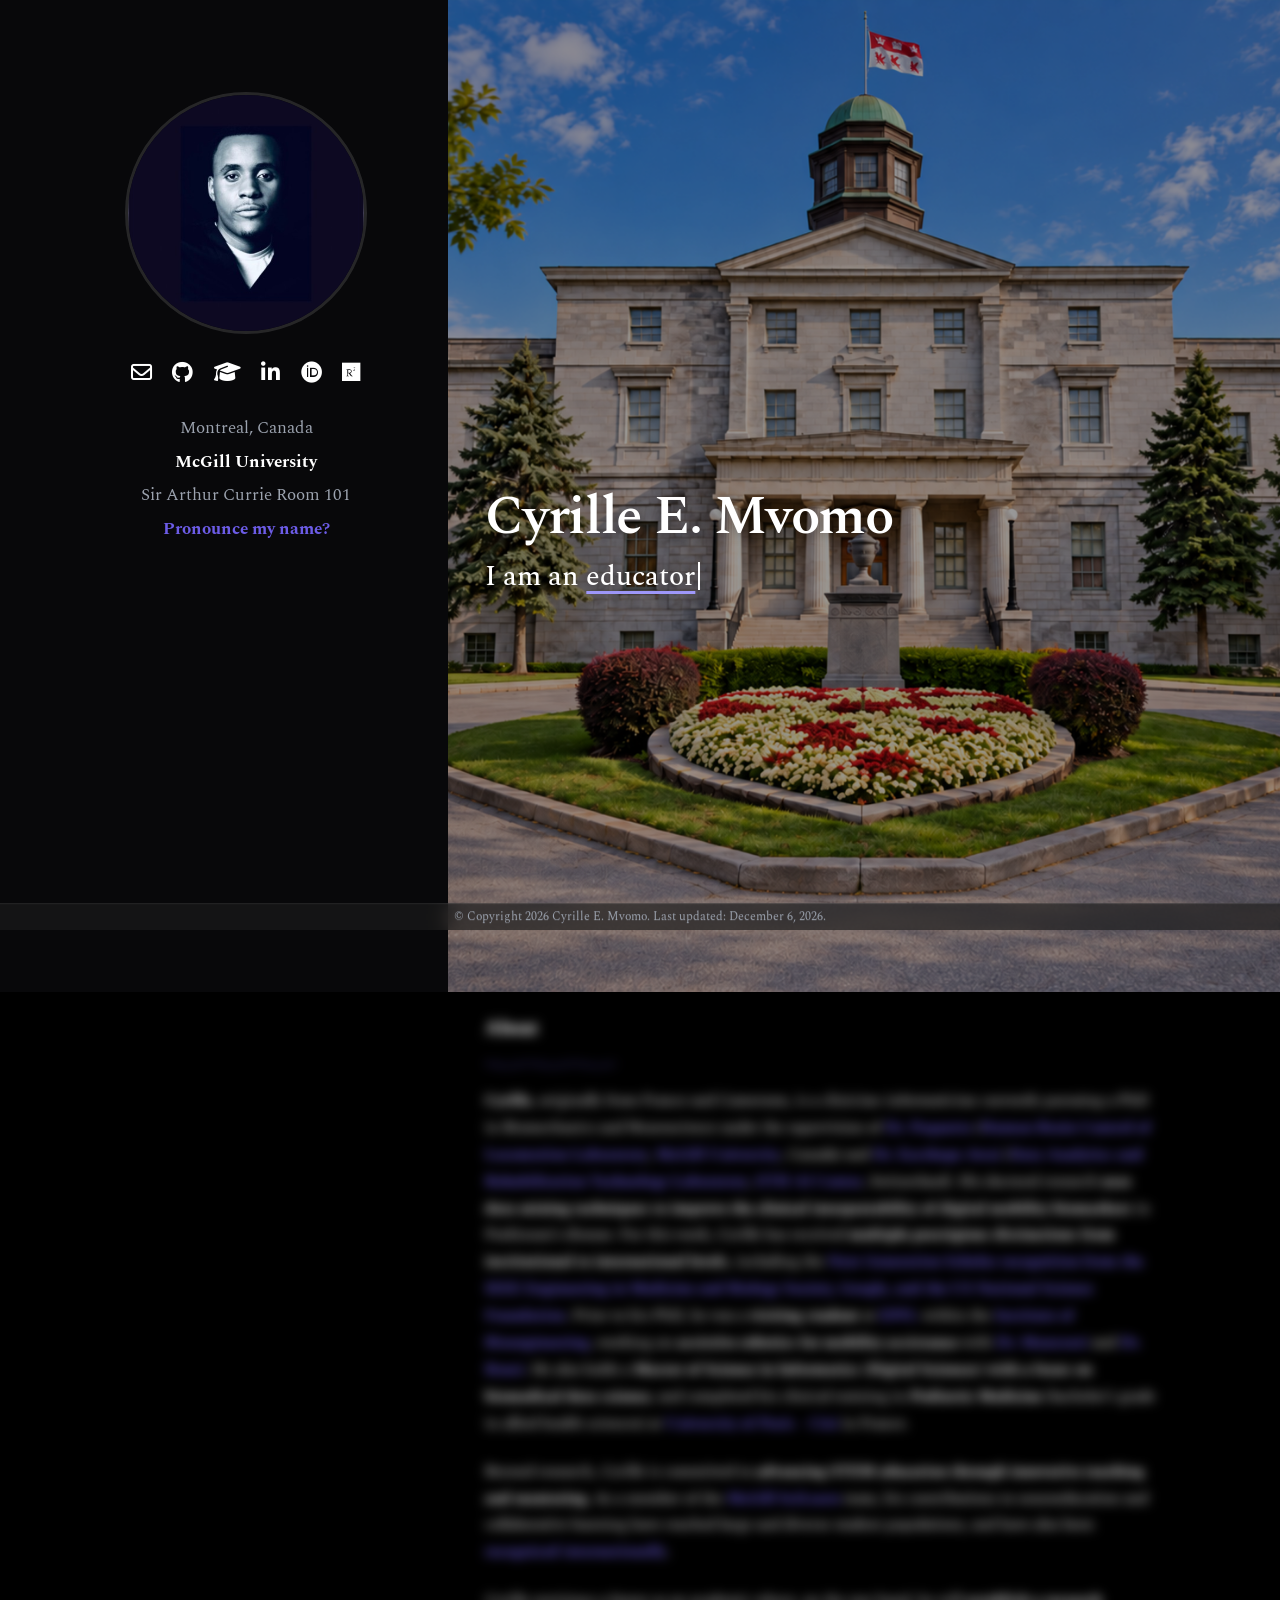
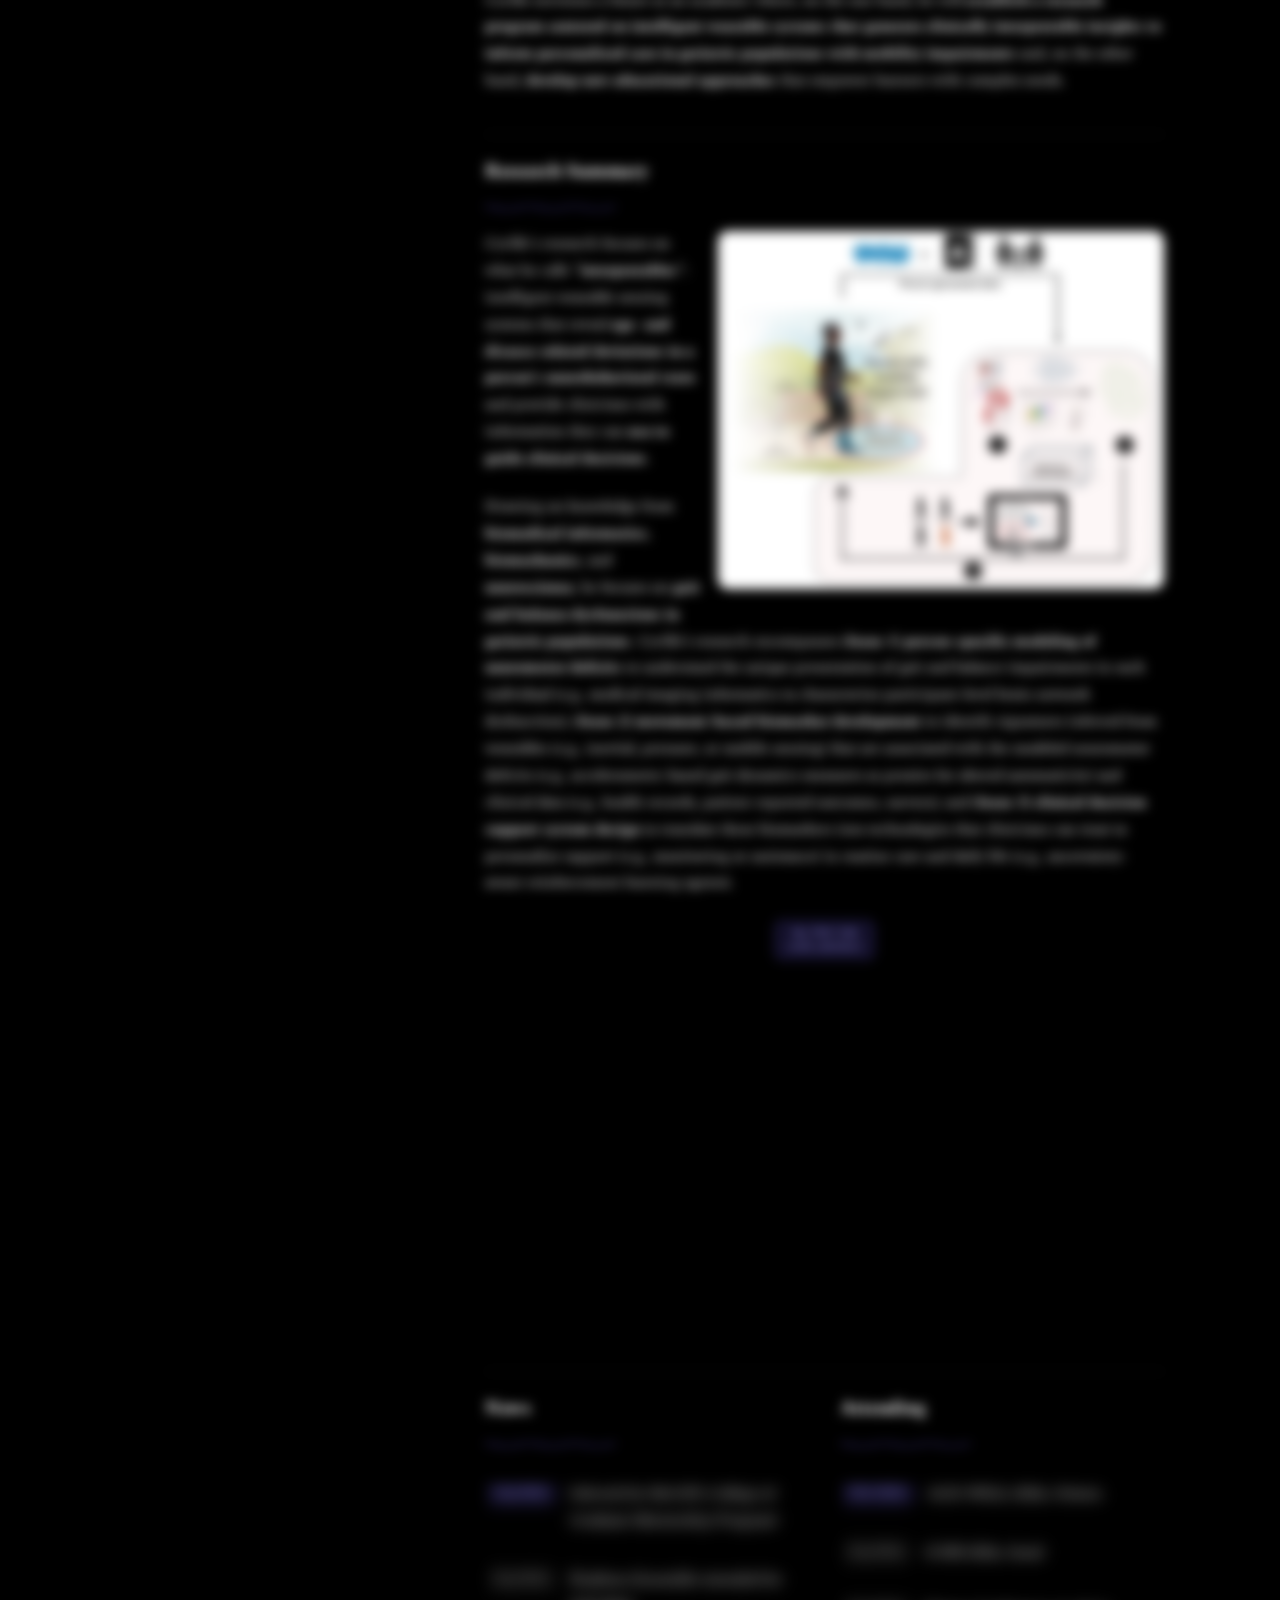
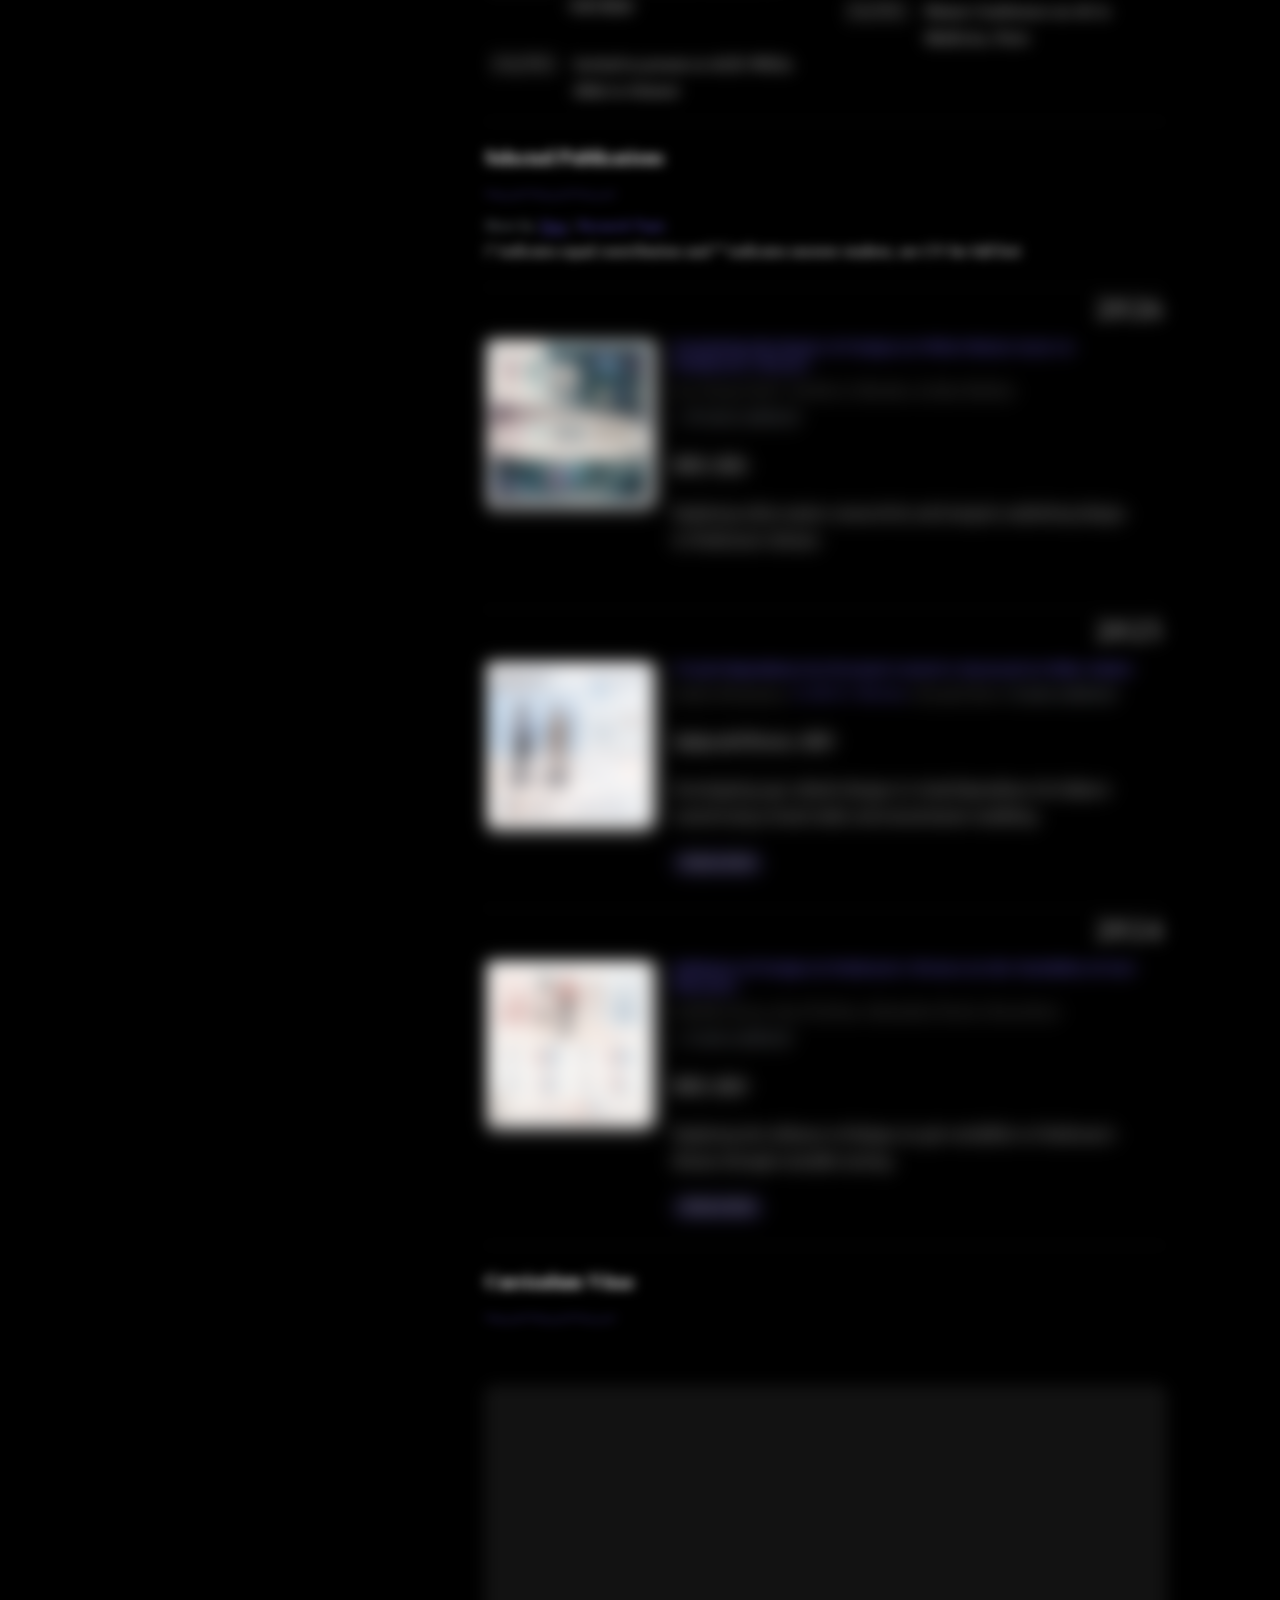
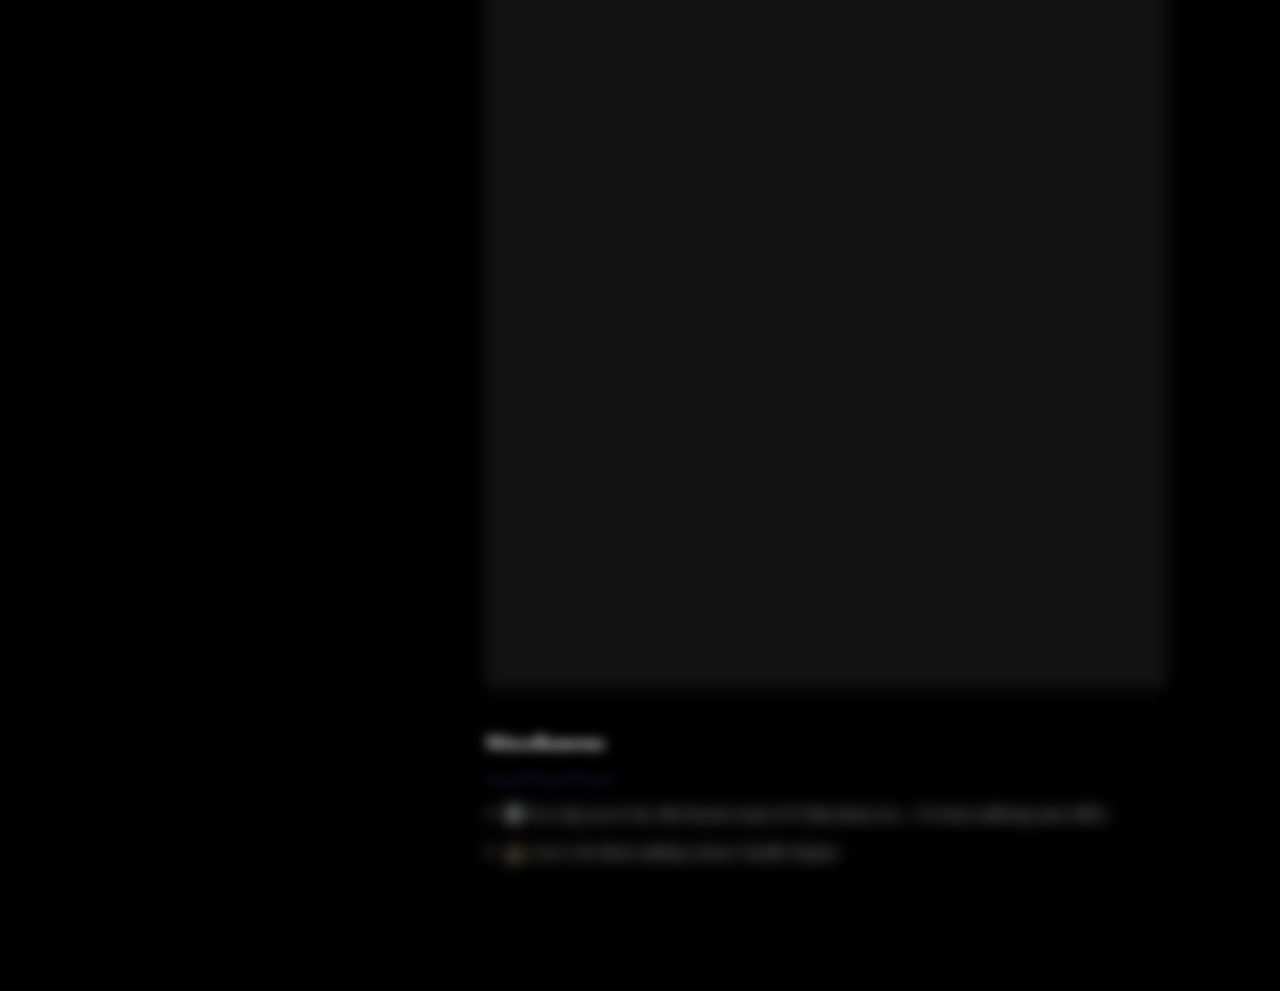
==== commit e59e78f1: "go" ====
--- a/index.html
+++ b/index.html
@@ -797,253 +797,9 @@
         `© Copyright ${year} Cyrille E. Mvomo. Last updated: ${formattedDate}.`;
     }
 
-    // const publications = [
-    //   {
-    //     id: "pub-2026-1",
-    //     title: "Uncertainty-Aware Wearable Forecasting for Daily Mobility in Parkinson’s Disease",
-    //     authors: [
-    //       { name: "Cyrille E. Mvomo", me: true },
-    //       { name: "Jordan Bedime", link: "https://example.com/jordan-bedime" },
-    //       { name: "Sara Perfetto**", link: "https://example.com/sara-perfetto" },
-    //       { name: "Caroline Paquette", link: "https://example.com/caroline-paquette" }
-    //     ],
-    //     journal: "IEEE Transactions on Biomedical Engineering",
-    //     year: 2026,
-    //     date: "2026-10-18",
-    //     topic: "Uncertainty-Aware AI",
-    //     summary: "This fictive study introduces a personalized forecasting framework for real-world mobility fluctuations in Parkinson’s disease. The model combines wearable sensing with uncertainty modulation to improve interpretability and robustness. Results suggest that uncertainty-aware conditioning can support clinically meaningful monitoring in everyday settings.",
-    //     paperLink: "#",
-    //     videoLink: "#",
-    //     codeLink: "#",
-    //     citations: 24,
-    //     citationLink: "https://scholar.google.com/scholar?q=Uncertainty-Aware+Wearable+Forecasting+for+Daily+Mobility+in+Parkinson%E2%80%99s+Disease",
-    //     awards: ["🏆 Best Paper Award (top 0.6%)"]
-    //   },
-    //   {
-    //     id: "pub-2026-2",
-    //     title: "Digital Mobility Outcomes as Explainable Biomarkers of Disease Progression",
-    //     authors: [
-    //       { name: "Cyrille E. Mvomo", me: true },
-    //       { name: "Philippe C. Dixon", link: "https://example.com/philippe-dixon" },
-    //       { name: "Clara Guedes**", link: "https://example.com/clara-guedes" },
-    //       { name: "Chris Easthope Awai", link: "https://example.com/chris-easthope" },
-    //       { name: "Caroline Paquette", link: "https://example.com/caroline-paquette" }
-    //     ],
-    //     journal: "npj Digital Medicine",
-    //     year: 2026,
-    //     date: "2026-05-02",
-    //     topic: "Digital Mobility Outcomes",
-    //     summary: "This toy paper examines whether digital mobility outcomes can function as explainable indicators of pathology rather than simple performance markers. It highlights convergent validity with mechanistic and clinical measures. The work frames mobility biomarkers as tools for both monitoring and scientific explanation.",
-    //     paperLink: "#",
-    //     videoLink: "#",
-    //     codeLink: "#",
-    //     citations: 17,
-    //     citationLink: "https://scholar.google.com/scholar?q=Digital+Mobility+Outcomes+as+Explainable+Biomarkers+of+Disease+Progression",
-    //     awards: ["🥇 Outstanding Student-Led Paper"]
-    //   },
-    //   {
-    //     id: "pub-2025-1",
-    //     title: "Real-World Gait Complexity and Neural Signatures of Locomotor Control",
-    //     authors: [
-    //       { name: "Cyrille E. Mvomo", me: true },
-    //       { name: "Alexandra Potvin-Desrochers*", link: "https://example.com/alexandra-potvin" },
-    //       { name: "Dahlia Leibovich*", link: "https://example.com/dahlia-leibovich" },
-    //       { name: "Jordan Bedime", link: "https://example.com/jordan-bedime" },
-    //       { name: "Caroline Paquette", link: "https://example.com/caroline-paquette" }
-    //     ],
-    //     journal: "Movement Disorders",
-    //     year: 2025,
-    //     date: "2025-11-07",
-    //     topic: "Parkinson’s Disease",
-    //     summary: "This fictive article links gait complexity metrics to brain-based signatures of locomotor control in Parkinson’s disease. The results support the idea that specific mobility features are more mechanistically informative than others. The paper provides a template for combining wearable and neural data in translational mobility research.",
-    //     paperLink: "#",
-    //     videoLink: "#",
-    //     codeLink: "#",
-    //     citations: 31,
-    //     citationLink: "https://scholar.google.com/scholar?q=Real-World+Gait+Complexity+and+Neural+Signatures+of+Locomotor+Control",
-    //     awards: []
-    //   },
-    //   {
-    //     id: "pub-2025-2",
-    //     title: "Towards Transparent Mobility Monitoring with Lower-Back Inertial Sensors",
-    //     authors: [
-    //       { name: "Cyrille E. Mvomo", me: true },
-    //       { name: "Sara Perfetto**", link: "https://example.com/sara-perfetto" },
-    //       { name: "Chris Easthope Awai", link: "https://example.com/chris-easthope" },
-    //       { name: "Philippe C. Dixon", link: "https://example.com/philippe-dixon" }
-    //     ],
-    //     journal: "Sensors",
-    //     year: 2025,
-    //     date: "2025-04-14",
-    //     topic: "Wearable Sensing",
-    //     summary: "This toy paper presents a transparent framework for extracting clinically interpretable mobility metrics from a single lower-back sensor. It emphasizes traceability from raw signals to outcome measures. The study illustrates how simple sensor setups can still produce rich and useful mobility information.",
-    //     paperLink: "#",
-    //     videoLink: "#",
-    //     codeLink: "#",
-    //     citations: 12,
-    //     citationLink: "https://scholar.google.com/scholar?q=Towards+Transparent+Mobility+Monitoring+with+Lower-Back+Inertial+Sensors",
-    //     awards: ["🎖️ Editor’s Choice Selection"]
-    //   },
-    //   {
-    //     id: "pub-2024-1",
-    //     title: "Wearable Sensing for Longitudinal Mobility Monitoring in Free-Living Contexts",
-    //     authors: [
-    //       { name: "Cyrille E. Mvomo", me: true },
-    //       { name: "Jordan Bedime", link: "https://example.com/jordan-bedime" },
-    //       { name: "Clara Guedes**", link: "https://example.com/clara-guedes" },
-    //       { name: "Dahlia Leibovich", link: "https://example.com/dahlia-leibovich" },
-    //       { name: "Caroline Paquette", link: "https://example.com/caroline-paquette" }
-    //     ],
-    //     journal: "Journal of NeuroEngineering and Rehabilitation",
-    //     year: 2024,
-    //     date: "2024-09-22",
-    //     topic: "Wearable Sensing",
-    //     summary: "This fictive work evaluates continuous mobility monitoring outside the laboratory using wearable sensors deployed over multiple weeks. It shows how ecologically valid data can complement traditional clinic-based assessment. The paper also discusses challenges related to noise, adherence, and real-world variability.",
-    //     paperLink: "#",
-    //     videoLink: "#",
-    //     codeLink: "#",
-    //     citations: 28,
-    //     citationLink: "https://scholar.google.com/scholar?q=Wearable+Sensing+for+Longitudinal+Mobility+Monitoring+in+Free-Living+Contexts",
-    //     awards: []
-    //   },
-    //   {
-    //     id: "pub-2024-2",
-    //     title: "Construct Validity of AI-Derived Gait Biomarkers Across Clinical States",
-    //     authors: [
-    //       { name: "Cyrille E. Mvomo", me: true },
-    //       { name: "Alexandra Potvin-Desrochers", link: "https://example.com/alexandra-potvin" },
-    //       { name: "Philippe C. Dixon", link: "https://example.com/philippe-dixon" },
-    //       { name: "Chris Easthope Awai", link: "https://example.com/chris-easthope" }
-    //     ],
-    //     journal: "Artificial Intelligence in Medicine",
-    //     year: 2024,
-    //     date: "2024-02-09",
-    //     topic: "Digital Mobility Outcomes",
-    //     summary: "This toy study tests whether AI-derived gait biomarkers remain valid across different clinical states and medication conditions. It argues that performance alone is insufficient without mechanistic alignment. The paper proposes a construct validity lens for evaluating digital health algorithms.",
-    //     paperLink: "#",
-    //     videoLink: "#",
-    //     codeLink: "#",
-    //     citations: 19,
-    //     citationLink: "https://scholar.google.com/scholar?q=Construct+Validity+of+AI-Derived+Gait+Biomarkers+Across+Clinical+States",
-    //     awards: ["🏅 Early Career Spotlight Paper"]
-    //   },
-    //   {
-    //     id: "pub-2023-1",
-    //     title: "Identifying Interpretable Sources of Prediction Confidence in Human Movement Models",
-    //     authors: [
-    //       { name: "Cyrille E. Mvomo", me: true },
-    //       { name: "Sara Perfetto**", link: "https://example.com/sara-perfetto" },
-    //       { name: "Dahlia Leibovich", link: "https://example.com/dahlia-leibovich" },
-    //       { name: "Caroline Paquette", link: "https://example.com/caroline-paquette" }
-    //     ],
-    //     journal: "Pattern Recognition Letters",
-    //     year: 2023,
-    //     date: "2023-08-30",
-    //     topic: "Uncertainty-Aware AI",
-    //     summary: "This fictive article focuses on model confidence in human movement analytics and asks when confidence can be trusted. It separates interpretable uncertainty sources from opaque prediction behavior. The work serves as an accessible entry point to uncertainty-aware modeling for rehabilitation and mobility research.",
-    //     paperLink: "#",
-    //     videoLink: "#",
-    //     codeLink: "#",
-    //     citations: 14,
-    //     citationLink: "https://scholar.google.com/scholar?q=Identifying+Interpretable+Sources+of+Prediction+Confidence+in+Human+Movement+Models",
-    //     awards: []
-    //   },
-    //   {
-    //     id: "pub-2023-2",
-    //     title: "Mobility Phenotyping in Parkinson’s Disease with Explainable Sensor Features",
-    //     authors: [
-    //       { name: "Cyrille E. Mvomo", me: true },
-    //       { name: "Jordan Bedime", link: "https://example.com/jordan-bedime" },
-    //       { name: "Alexandra Potvin-Desrochers", link: "https://example.com/alexandra-potvin" },
-    //       { name: "Philippe C. Dixon", link: "https://example.com/philippe-dixon" },
-    //       { name: "Chris Easthope Awai", link: "https://example.com/chris-easthope" }
-    //     ],
-    //     journal: "Gait & Posture",
-    //     year: 2023,
-    //     date: "2023-03-11",
-    //     topic: "Parkinson’s Disease",
-    //     summary: "This toy paper introduces an explainable feature-based framework for mobility phenotyping in Parkinson’s disease. Rather than relying only on black-box classification, it prioritizes sensor features that map to recognizable movement phenomena. The study highlights how explainability can improve trust and scientific usefulness.",
-    //     paperLink: "#",
-    //     videoLink: "#",
-    //     codeLink: "#",
-    //     citations: 22,
-    //     citationLink: "https://scholar.google.com/scholar?q=Mobility+Phenotyping+in+Parkinson%E2%80%99s+Disease+with+Explainable+Sensor+Features",
-    //     awards: ["🏆 Best Student Presentation Paper"]
-    //   }
-    // ];
-
-    // const topicOrder = [
-    //   "Wearable Sensing",
-    //   "Parkinson’s Disease",
-    //   "Uncertainty-Aware AI",
-    //   "Digital Mobility Outcomes"
-    // ];
     const publications = [
       {
-        id: "pub-2022-1",
-        title: "Does locomotor perturbation training induce a change in relative sensory contribution to balance? A pilot study",
-        authors: [
-          { name: "Cyrille E. Mvomo", me: true },
-          { name: "Deepak Ravi", link: "https://scholar.google.com/citations?user=Pvpi1DgAAAAJ&hl=en" },
-          { name: "Friederike Schulte", link: "https://scholar.google.com/citations?user=vXL_IJoAAAAJ&hl=en&oi=ao" },
-          { name: "Lorenz Assländer", link: "https://scholar.google.com/citations?user=fJMory8AAAAJ&hl=en&oi=ao" },
-          { name: "Chris Easthope Awai", link: "https://scholar.google.com/citations?user=61DvKEIAAAAJ&hl=en" }
-        ],
-        journal: "RehabWeek",
-        year: 2022,
-        date: "2022-07-25",
-        topic: "Precision Mobility Intervention",
-        summary: "In this study, we apply an independent channel model to assess the impact of a perturbation-based training session on a smart treadmill (CAREN) using a novel VR-based sensory integration balance test.",
-        desktopSummary: "We examine whether treadmill perturbation training changes sensory contributions to balance using a virtual reality–based test.",
-        paperLink: "https://www.researchgate.net/publication/368292867_Does_locomotor_perturbation_training_induce_a_change_in_relative_sensory_contribution_to_balance_A_pilot_study?_tp=eyJjb250ZXh0Ijp7ImZpcnN0UGFnZSI6ImxvZ2luIiwicGFnZSI6InByb2ZpbGUifX0",
-        awards: ["🥇 Top Venue in Rehabilitation Engineering"],
-        image: "rehabweek.jpg"
-      }, 
-      {
-        id: "pub-2023-1",
-        title: "Relative importance of the visual system for balance control is reflected in the continuous margins of stability while walking",
-        authors: [
-          { name: "Saskia Neumann", link: "https://scholar.google.com/citations?user=VFVpDoEAAAAJ&hl=de" },
-          { name: "Cyrille E. Mvomo", me: true },
-          { name: "Deepak Ravi", link: "https://scholar.google.com/citations?user=Pvpi1DgAAAAJ&hl=en" },
-          { name: "Friederike Schulte", link: "https://scholar.google.com/citations?user=vXL_IJoAAAAJ&hl=en&oi=ao" },
-          { name: "Lorenz Assländer", link: "https://scholar.google.com/citations?user=fJMory8AAAAJ&hl=en&oi=ao" },
-          { name: "Chris Easthope Awai", link: "https://scholar.google.com/citations?user=61DvKEIAAAAJ&hl=en" }
-        ],
-        journal: "ISB",
-        year: 2023,
-        date: "2023-07-30",
-        topic: "Mechanistic Phenotyping",
-        summary: "In this study, we apply an independent channel model to examine the interplay between altered static sensory reliance for balance and dynamic stability during walking, using a smart treadmill (CAREN) and a virtual reality–based sensory integration balance test.",
-        desktopSummary: "We examine how visual reliance for balance relates to stability during walking on a smart treadmill.",
-        paperLink: "https://media.isbweb.org/images/documents/2025/archive_matterials_challis/fukuoka2023/isb_jsb2023_program_-_abstract_book_compressed_part2.pdf",
-        awards: ["🥇 Top Venue in Movement Biomechanics"],
-        image: "isb.jpg"
-      },
-      {
         id: "pub-2024-1",
-        title: "Long-term, high-level aerobic training and the age-related decline in cortical thickness",
-        authors: [
-          { name: "Sara Perfetto", link: "https://scholar.google.com/citations?user=Ph31kWIAAAAJ&hl=en" },
-          { name: "Alexandra Potvin-Desrochers", link: "https://scholar.google.com/citations?user=BCT7KcUAAAAJ&hl=fr" },
-          { name: "Isabella Sierra", link: "https://ca.linkedin.com/in/bellasierra" },
-          { name: "Cyrille E. Mvomo", me: true },
-          { name: "Kevin Shoemaker", link: "https://scholar.google.com/citations?user=KbCWqMMAAAAJ&hl=en" },
-          { name: "Mallar Chakravarty", link: "https://scholar.google.com/citations?user=KnO8dEcAAAAJ&hl=en" },
-          { name: "Caroline Paquette", link: "https://scholar.google.com/citations?user=dPw3kgcAAAAJ&hl=en" }
-        ],
-        journal: "SfN",
-        year: 2024,
-        date: "2024-09-05",
-        topic: "Mechanistic Phenotyping",
-        summary: "In this study, we analyze a neuroimaging dataset to examine the interplay between mobility capacity and age-related alterations in brain structure.",
-        desktopSummary: "We use neuroimaging to investigate links between mobility capacity and age-related differences in cortical structure.",
-        paperLink: "https://www.sfn.org/-/media/SfN/Documents/NEW-SfN/Meetings/Neuroscience-2024/Abstracts-and-Sessions/Abstract-PDFs/SFN24_Abstracts-PDF-Posters_WED_PM.pdf",
-        awards: ["🥇 Top Venue in Neurosciences"],
-        image: "sfn.jpg"
-      },
-      {
-        id: "pub-2024-2",
         title: "Influence of Fatigue in Parkinson’s Disease on the Variability of Gait Measures",
         authors: [
           { name: "Isabella Sierra", link: "https://ca.linkedin.com/in/bellasierra" },
@@ -1057,15 +813,14 @@
         journal: "MDS",
         year: 2024,
         date: "2024-09-27",
-        topic: "Mechanistic Phenotyping",
-        summary: "In this study, we use wearable sensors to examine the sensitivity of gait-related digital mobility outcomes to participant-reported fatigue in Parkinson’s disease.",
-        desktopSummary: "We assess how perceived fatigue relates to variability in wearable-derived gait measures in Parkinson’s disease.",
+        topic: "Movement-based Biomarker Development",
+        summary: "This study explores the influence of perceived fatigue on gait variability in people with Parkinson’s disease using wearable sensing during prolonged walking.",
+        desktopSummary: "Exploring the influence of fatigue on gait variability in Parkinson’s disease through wearable sensing.",
         paperLink: "https://doi.org/10.1002/mds.29947",
-        awards: ["🥇 Top Venue in Parkinson's Disease"],
-        image: "mds242.jpg"
+        image: "assets/images/mds242.jpg"
       },
       {
-        id: "pub-2024-3",
+        id: "pub-2024-2",
         title: "Model-Based Gait Outcomes to Track Parkinson’s Disease Progression?",
         authors: [
           { name: "Cyrille E. Mvomo", me: true },
@@ -1080,43 +835,14 @@
         journal: "MDS",
         year: 2024,
         date: "2024-09-27",
-        topic: "Wearable Fingerprinting",
-        summary: "In this study, we apply data mining techniques to multimodal data (wearable, clinical, patient-reported outcomes, and neuroimaging) to examine the sensitivity of gait-related digital mobility outcomes to mobility decline in Parkinson’s disease.",
-        desktopSummary: "We combine wearable, clinical, patient-reported, and neuroimaging data to study gait outcomes and mobility decline in Parkinson’s disease.",
+        topic: "Movement-based Biomarker Development",
+        summary: "This project investigates the potential of model-based gait outcomes as markers of Parkinson’s disease progression. By combining multidimensional gait analysis with clinical assessments and neuroimaging, we explore how walking patterns reflect both symptom severity and underlying neural changes.",
+        desktopSummary: "Exploring multidimensional gait biomarkers to track clinical and neural changes in Parkinson’s disease.",
         paperLink: "https://doi.org/10.1002/mds.29953",
-        awards: ["🏆🏆 Travel Awards | 🥇 Top Venue in Parkinson's Disease"],
-        image: "mds241.jpg"
+        image: "assets/images/mds241.jpg"
       },
       {
         id: "pub-2025-1",
-        title: "Physical activity and sedentary behavior monitoring in people with Parkinson's disease and fatigue",
-        authors: [
-          { name: "Jordan Bedime Songue Nijki", link: "https://www.researchgate.net/profile/Jordan-Bedime-Songue-Njiki" },
-          { name: "Cyrille E. Mvomo", me: true },
-          { name: "Sara Perfetto", link: "https://scholar.google.com/citations?user=Ph31kWIAAAAJ&hl=en" },
-          { name: "Isabella Sierra", link: "https://ca.linkedin.com/in/bellasierra" },
-          { name: "Henri 	Lajeunesse", link: "https://www.researchgate.net/profile/Henri-Lajeunesse-2" },
-          { name: "Frederike Parent-L’Ecuyer", link: "https://www.researchgate.net/profile/Frederike_Parent-Lecuyer" },
-          { name: "Tomoha Ogawa**", link: "https://www.mcgill.ca/hbcl/team" },
-          { name: "Jae Young Park**", link: "https://www.mcgill.ca/hbcl/team" },
-          { name: "Madeleine Sharp", link: "https://scholar.google.com/citations?user=7EIrGjwAAAAJ&hl=en" },
-          { name: "Marie-Hélène Pennestri", link: "https://scholar.google.com/citations?user=VALPSAkAAAAJ&hl=fr" },
-          { name: "Alexandra Potvin-Desrochers", link: "https://scholar.google.com/citations?user=BCT7KcUAAAAJ&hl=fr" },
-          { name: "Bruno da Costa", link: "https://scholar.google.com/citations?user=cJqYIroAAAAJ&hl=en" },
-          { name: "Audrey Parent", link: "https://www.researchgate.net/profile/Audrey-Parent" },
-          { name: "Caroline Paquette", link: "https://scholar.google.com/citations?user=dPw3kgcAAAAJ&hl=en" }
-        ],
-        journal: "ISPGR",
-        year: 2025,
-        date: "2025-06-29",
-        topic: "Wearable Fingerprinting",
-        summary: "In this study, we examine the sensitivity of real-world digital mobility outcomes to perceived fatigue in Parkinson’s disease.",
-        desktopSummary: "We assess how real-world digital mobility outcomes relate to perceived fatigue in Parkinson’s disease.",
-        paperLink: "https://ispgr.org/wp-content/uploads/2025/06/ISPGR-World-Congress-2025_AbstractProceedings.pdf",
-        image: "ispgr.jpg"
-      },
-      {
-        id: "pub-2025-2",
         title: "Visual Dependence for Postural Control is Increased in Older Adults",
         authors: [
           { name: "Saskia Neumann", link: "https://scholar.google.com/citations?user=VFVpDoEAAAAJ&hl=de" },
@@ -1129,14 +855,14 @@
         journal: "Aging and Disease",
         year: 2025,
         date: "2025-11-11",
-        topic: "Mechanistic Phenotyping",
-        summary: "In this study, we apply an independent channel model to examine the relative sensory contribution to balance in older adults using a virtual reality–based sensory integration balance test.",
-        desktopSummary: "We use a virtual reality–based balance test to examine sensory contributions to postural control in older adults.",
+        topic: "Person-specific Modeling of Neuromotor Deficits",
+        summary: "This study examines how aging changes the contribution of vision to postural control. Using virtual reality and model-based sensorimotor analysis, we quantify visual dependence in younger and older adults and assess the reliability of the underlying balance-control measures.",
+        desktopSummary: "Investigating age-related changes in visual dependence for balance control using virtual reality and sensorimotor modeling.",
         paperLink: "https://www.aginganddisease.org/EN/10.14336/AD.2025.1119",
-        image: "agedis.jpg"
+        image: "assets/images/agedis.jpg"
       },
       {
-        id: "pub-2025-3",
+        id: "pub-2025-2",
         title: "Monitoring Parkinson’s Disease In-the-Wild",
         authors: [
           { name: "Cyrille E. Mvomo", me: true },
@@ -1152,12 +878,12 @@
         journal: "BHI",
         year: 2025,
         date: "2025-10-25",
-        topic: "Wearable Fingerprinting",
-        summary: "In this study, we apply data mining techniques to multimodal datasets to uncover the etiological meaning of digital mobility outcomes across laboratory and real-world settings in Parkinson’s disease.",
-        desktopSummary: "We investigate what digital mobility outcomes reveal about underlying mechanisms in Parkinson’s disease across laboratory and real-world settings.",
+        topic: "Movement-based Biomarker Development",
+        summary: "This work explores what AI-powered wearable biomarkers actually measure in Parkinson’s disease. Combining real-world gait sensing, deep learning, and neuroimaging, we investigate how movement-based predictions relate to both clinical motor symptoms and their underlying neural signatures.",
+        desktopSummary: "Connecting real-world wearable AI with clinical symptoms and brain signatures in Parkinson’s disease.",
         paperLink: "https://ieeexplore.ieee.org/document/11269453/",
-        awards: ["🏆🏆🏆 Travel Awards | 🥇 Top Venue in Health Informatics | 🗣️ Selected for Oral Presentation (500+ Submissions) | 🏆 Best Paper Award (3rd Place, ~Top 0.6%)"],
-        image: "bhi.jpg"
+        awards: ["🏆🏆🏆 Travel Awards | 🗣️ Selected for Oral Presentation (500+ Submissions) | 🏆 Best Paper Award (3rd Place, ~Top 0.6%)"],
+        image: "assets/images/bhi.jpg"
       },
       {
         id: "pub-2026-1",
@@ -1165,45 +891,72 @@
         authors: [
           { name: "Cyrille E. Mvomo", me: true },
           { name: "Jordan Bedime Songue Nijki", link: "https://www.researchgate.net/profile/Jordan-Bedime-Songue-Njiki" },
-          { name: "Dahlia Leibovich", link: "https://www.researchgate.net/scientific-contributions/Dahlia-Leibovich-2291376477" },
-          { name: "Clara Guedes", link: "https://ca.linkedin.com/in/clara-guedes-b78887211" },
+          { name: "Dahlia Leibovich**", link: "https://www.researchgate.net/scientific-contributions/Dahlia-Leibovich-2291376477" },
+          { name: "Clara Guedes**", link: "https://ca.linkedin.com/in/clara-guedes-b78887211" },
           { name: "Alexandra Potvin-Desrochers", link: "https://scholar.google.com/citations?user=BCT7KcUAAAAJ&hl=fr" },
           { name: "Philippe C. Dixon", link: "https://scholar.google.com/citations?user=zsitUZkAAAAJ&hl=en" },
           { name: "Chris Easthope Awai", link: "https://scholar.google.com/citations?user=61DvKEIAAAAJ&hl=en" },
           { name: "Caroline Paquette", link: "https://scholar.google.com/citations?user=dPw3kgcAAAAJ&hl=en" }
         ],
-        journal: "To Appear",
+        journal: "medRxiv",
         year: 2026,
         date: "2026-03-06",
-        topic: "Wearable Fingerprinting",
-        summary: "In this study, we apply data mining techniques to multimodal datasets to examine the interplay between etiology and validity of digital mobility outcomes in Parkinson’s disease, from controlled laboratory settings to real-world environments.",
-        desktopSummary: "We examine the clinical and etiological validity of gait-related digital mobility outcomes in Parkinson’s disease across laboratory and real-world settings.",
+        topic: "Movement-based Biomarker Development",
+        summary: "This study explores how gait-related digital mobility outcomes can be validated beyond their agreement with clinical assessments in Parkinson’s disease. Combining wearable sensing, functional neuroimaging, and explainable AI, we investigate how gait automaticity and neural dysfunction shape the relationship between digital measures and motor severity across laboratory and real-world settings.",
+        desktopSummary: "Exploring the neural foundations of wearable gait biomarkers in Parkinson’s disease through neuroimaging and explainable AI.",
         paperLink: "https://www.medrxiv.org/content/10.64898/2026.03.07.26347847v1",
         awards: ["🏆 Invited contribution to BHI’25 Special Issue in IEEE-TBME"],
-        image: "tbme.jpg"
+        image: "assets/images/tbme.jpg"
       },
       {
         id: "pub-2026-2",
-        title: "Exploring the Link Between Belief in Neuromyths and Academic Performance in Undergraduate Science Students",
+        title: "Examining the Impact of Fatigue on White Matter tracts in Parkinson’s Disease",
         authors: [
+          { name: "Jae Young Park**", link: "https://www.mcgill.ca/hbcl/team" },
+          { name: "Emilia Z-Morales", link: "https://mx.linkedin.com/in/emilia-zald%C3%ADvar-morales" },
+          { name: "Jordan Bedime", link: "https://scholar.google.com/citations?user=WbGY5cEAAAAJ&hl=en&oi=ao" },
           { name: "Cyrille E. Mvomo", me: true },
-          { name: "Jean-Christophe Boivin", link: "https://www.researchgate.net/scientific-contributions/Jean-Christophe-Boivin-2210428555" },
-          { name: "Hilary Sweatman", link: "https://scholar.google.com/citations?user=SLswKdwAAAAJ&hl=en" },
-          { name: "Kira Smith", link: "https://ca.linkedin.com/in/kiraebsmith" },
-          { name: "Armin Yazdani", link: "https://scholar.google.com/citations?user=xZhnxrkAAAAJ&hl=en" },
-          { name: "Marcy Slapcoff", link: "https://www.researchgate.net/scientific-contributions/Marcy-Slapcoff-2231619054" }
+          { name: "Sara Perfetto", link: "https://scholar.google.com/citations?user=Ph31kWIAAAAJ&hl=en&oi=ao" },
+          { name: "Frédérike Parent-L’Ecuyer", link: "https://www.researchgate.net/profile/Frederike_Parent-Lecuyer" },
+          { name: "Isabella Sierra", link: "https://ca.linkedin.com/in/bellasierra" },
+          { name: "Henri Lajeunesse", link: "https://www.researchgate.net/profile/Henri-Lajeunesse-2" },
+          { name: "Audrey Parent", link: "https://www.researchgate.net/profile/Audrey-Parent" },
+          { name: "Madeleine Sharp", link: "https://scholar.google.com/citations?user=7EIrGjwAAAAJ&hl=en" },
+          { name: "Annie Rochette", link: "https://scholar.google.com/citations?user=yuL_gjYAAAAJ&hl=fr" },
+          { name: "Alexandra Potvin-Desrochers", link: "https://scholar.google.com/citations?user=BCT7KcUAAAAJ&hl=fr&oi=ao" },
+          { name: "Caroline Paquette", link: "https://scholar.google.com/citations?user=dPw3kgcAAAAJ&hl=fr&oi=ao" }
         ],
-        journal: "SALTISE",
+        journal: "MDS",
         year: 2026,
-        date: "2026-06-01",
-        topic: "Neuroeducation",
-        summary: "In this study, we explore the relationship between belief in misconceptions about the brain and final grades among undergraduate science students at McGill University.",
-        desktopSummary: "We explore associations between belief in neuromyths and final grades among McGill undergraduate science students.",
-        awards: ["🗣️ Selected for Oral Presentation"],
-        image: "saltise.jpg"
+        date: "2026-10-04",
+        topic: "Person-specific Modeling of Neuromotor Deficits",
+        summary: "This study investigates whether fatigue in Parkinson’s disease is associated with alterations in white matter structure using diffusion MRI and probabilistic tractography.",
+        desktopSummary: "Exploring white matter connectivity and integrity underlying fatigue in Parkinson’s disease.",
+        image: "assets/images/jae.jpg"
       },
       {
         id: "pub-2026-3",
+        title: "Effects of Upregulation of the Posterior Parietal Cortex on Gait Adaptation Skills in People with Parkinson’s Disease",
+        authors: [
+          { name: "Tomoha Ogawa**", link: "https://www.mcgill.ca/hbcl/team" },
+          { name: "Clara Guedes**", link: "https://mx.linkedin.com/in/emilia-zald%C3%ADvar-morales" },
+          { name: "Cyrille E. Mvomo", me: true },
+          { name: "Jordan Bedime", link: "https://scholar.google.com/citations?user=WbGY5cEAAAAJ&hl=en&oi=ao" },
+          { name: "Leila Hajjaji", link: "https://ca.linkedin.com/in/leila-hajjaji-429126263" },
+          { name: "Alexandra Potvin-Desrochers", link: "https://scholar.google.com/citations?user=BCT7KcUAAAAJ&hl=fr&oi=ao" },
+          { name: "Julia Choi", link: "https://scholar.google.com/citations?hl=en&user=vDq3dIQAAAAJ&view_op=list_works&sortby=pubdate" },
+          { name: "Caroline Paquette", link: "https://scholar.google.com/citations?user=dPw3kgcAAAAJ&hl=fr&oi=ao" }
+        ],
+        journal: "MDS",
+        year: 2026,
+        date: "2026-10-04",
+        topic: "Person-specific Modeling of Neuromotor Deficits",
+        summary: "This study explores whether upregulating the posterior parietal cortex can enhance gait adaptation training in Parkinson’s disease. By pairing split-belt treadmill training with intermittent theta burst stimulation, we examine adaptation on the treadmill and its transfer to overground walking.",
+        desktopSummary: "Exploring whether posterior parietal cortex stimulation can support gait adaptation training in Parkinson’s disease.",
+        image: "assets/images/tomoha_mds.jpg"
+      },
+      {
+        id: "pub-2026-4",
         title: "Epistemic Uncertainty as a Driver of Performance in Wearable Monitoring of Parkinson’s Disease: A Real-World Proof-of-Concept Study",
         authors: [
           { name: "Cyrille E. Mvomo", me: true },
@@ -1213,19 +966,18 @@
         journal: "ICNR",
         year: 2026,
         date: "2026-09-29",
-        topic: "Wearable Fingerprinting",
-        summary: "In this study, we simulate an uncertainty-aware, personalized, real-world continuous motor state estimator that combines a time-series forecasting module, based on a foundation model, to predict movement ahead of time with a deep neural network that infers medication state from forecasted movement in Parkinson’s disease, in order to quantify the impact of epistemic uncertainty on outcome prediction uncertainty.",
-        desktopSummary: "We simulate personalized motor-state estimation using movement forecasting to examine how epistemic uncertainty affects predictions in Parkinson’s disease.",
-        image: "icnr.jpg"
-      },
+        topic: "Clinical Decision Support System Design",
+        summary: "This proof-of-concept study explores how different sources of uncertainty influence AI-powered wearable monitoring in Parkinson’s disease. Using personalized models and real-world gait recordings, we investigate how distinguishing uncertainty from limited model knowledge versus measurement noise can impact the detection of motor fluctuations.",
+        desktopSummary: "Understanding uncertainty in personalized wearable AI for real-world Parkinson’s disease monitoring.",
+        image: "assets/images/icnr.jpg"
+      }
 
     ];
 
     const topicOrder = [
-      "Mechanistic Phenotyping",
-      "Wearable Fingerprinting",
-      "Precision Mobility Intervention",
-      "Neuroeducation"
+      "Movement-based Biomarker Development",
+      "Person-specific Modeling of Neuromotor Deficits",
+      "Clinical Decision Support System Design"
     ];
     const publicationsContainer = document.getElementById("publications-container");
     const viewByDateButton = document.getElementById("view-by-date");
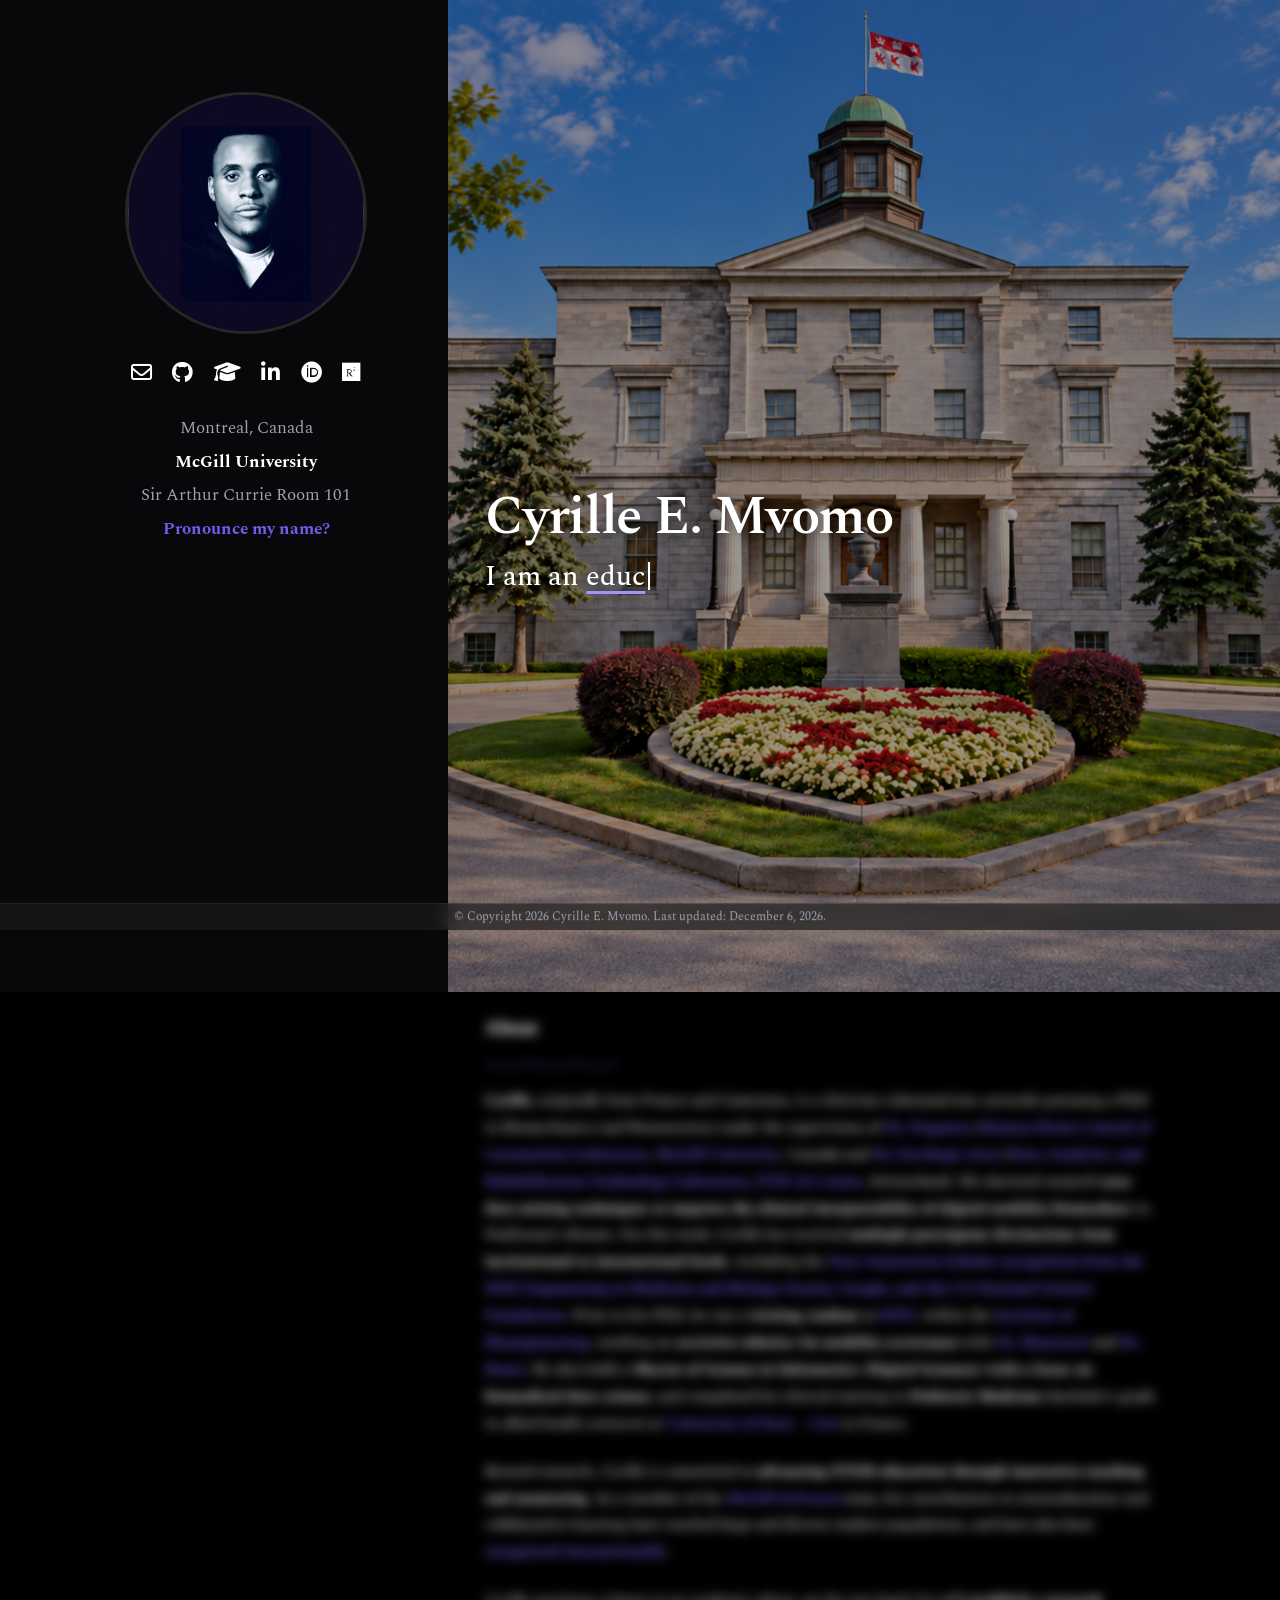
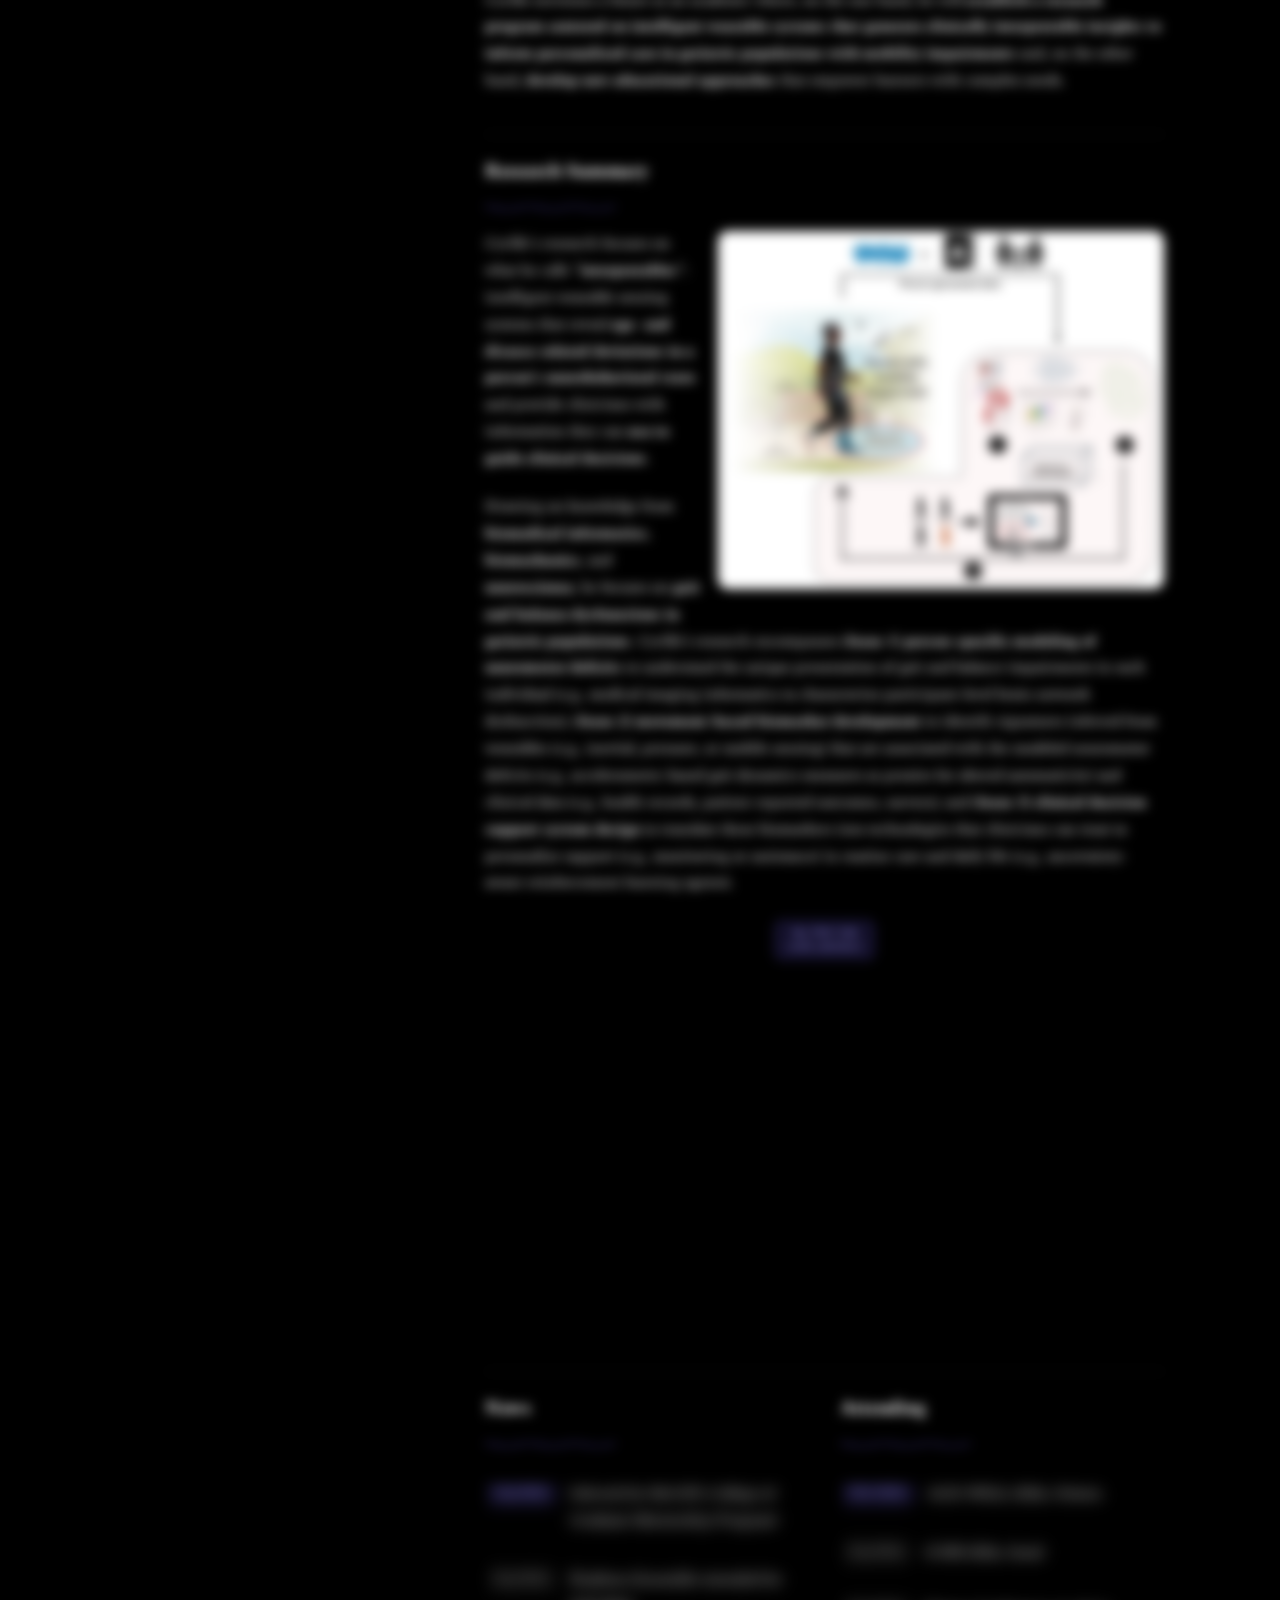
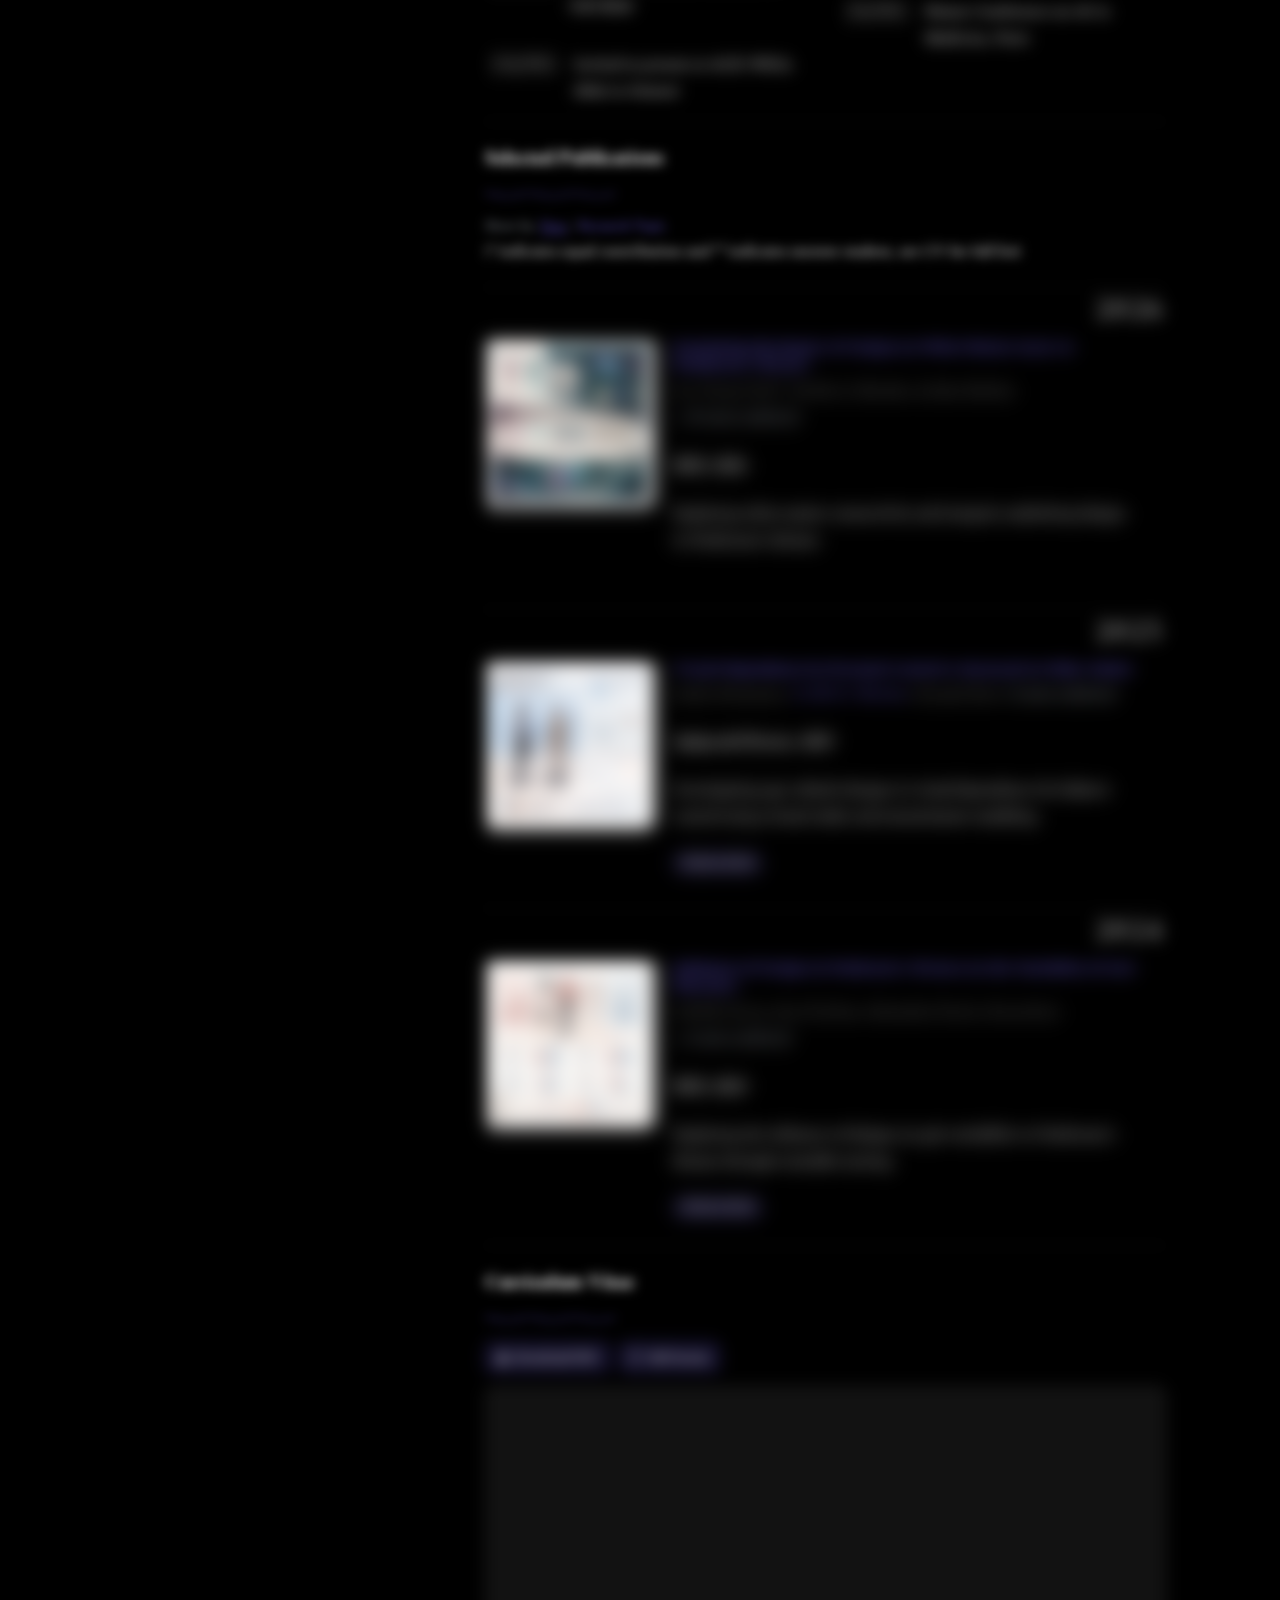
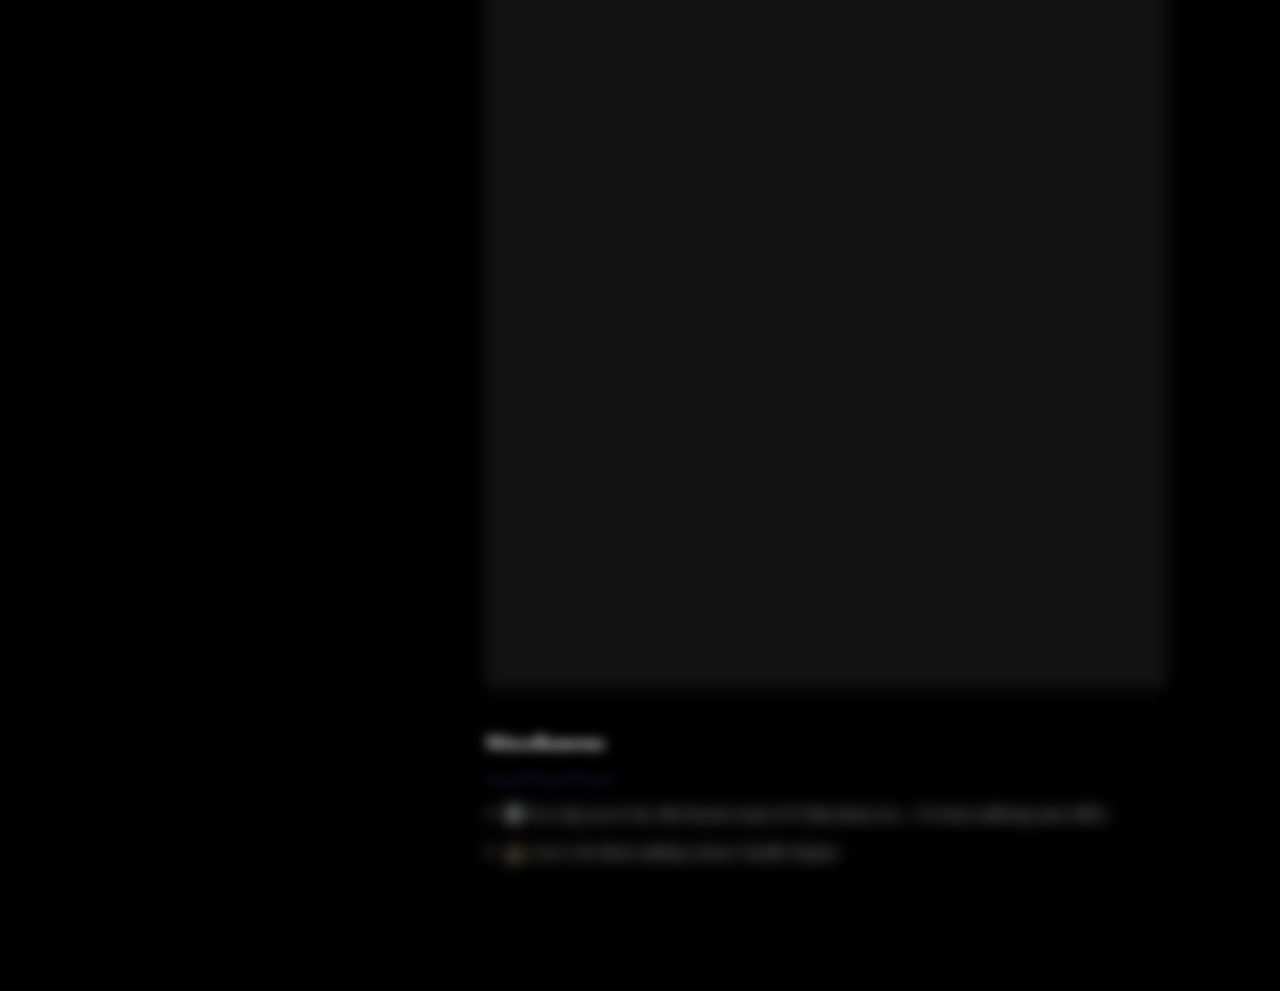
==== commit 344337e9: "Update index.html" ====
--- a/index.html
+++ b/index.html
@@ -929,7 +929,7 @@
         journal: "MDS",
         year: 2026,
         date: "2026-10-04",
-        topic: "Person-specific Modeling of Neuromotor Deficits",
+        topic: "Modeling of Neuromotor Deficits",
         summary: "This study investigates whether fatigue in Parkinson’s disease is associated with alterations in white matter structure using diffusion MRI and probabilistic tractography.",
         desktopSummary: "Exploring white matter connectivity and integrity underlying fatigue in Parkinson’s disease.",
         image: "assets/images/jae.jpg"
@@ -950,7 +950,7 @@
         journal: "MDS",
         year: 2026,
         date: "2026-10-04",
-        topic: "Person-specific Modeling of Neuromotor Deficits",
+        topic: "Modeling of Neuromotor Deficits",
         summary: "This study explores whether upregulating the posterior parietal cortex can enhance gait adaptation training in Parkinson’s disease. By pairing split-belt treadmill training with intermittent theta burst stimulation, we examine adaptation on the treadmill and its transfer to overground walking.",
         desktopSummary: "Exploring whether posterior parietal cortex stimulation can support gait adaptation training in Parkinson’s disease.",
         image: "assets/images/tomoha_mds.jpg"
@@ -967,8 +967,8 @@
         year: 2026,
         date: "2026-09-29",
         topic: "Clinical Decision Support System Design",
-        summary: "This proof-of-concept study explores how different sources of uncertainty influence AI-powered wearable monitoring in Parkinson’s disease. Using personalized models and real-world gait recordings, we investigate how distinguishing uncertainty from limited model knowledge versus measurement noise can impact the detection of motor fluctuations.",
-        desktopSummary: "Understanding uncertainty in personalized wearable AI for real-world Parkinson’s disease monitoring.",
+        summary: "This proof-of-concept study explores how different sources of uncertainty influence the performance of a wearable AI-assisted clinical decision support system in Parkinson’s disease.",
+        desktopSummary: "Understanding uncertainty in personalized wearable AI-assisted clinical decision support for real-world Parkinson’s disease monitoring.",
         image: "assets/images/icnr.jpg"
       }
 
@@ -976,7 +976,7 @@
 
     const topicOrder = [
       "Movement-based Biomarker Development",
-      "Person-specific Modeling of Neuromotor Deficits",
+      "Modeling of Neuromotor Deficits",
       "Clinical Decision Support System Design"
     ];
     const publicationsContainer = document.getElementById("publications-container");
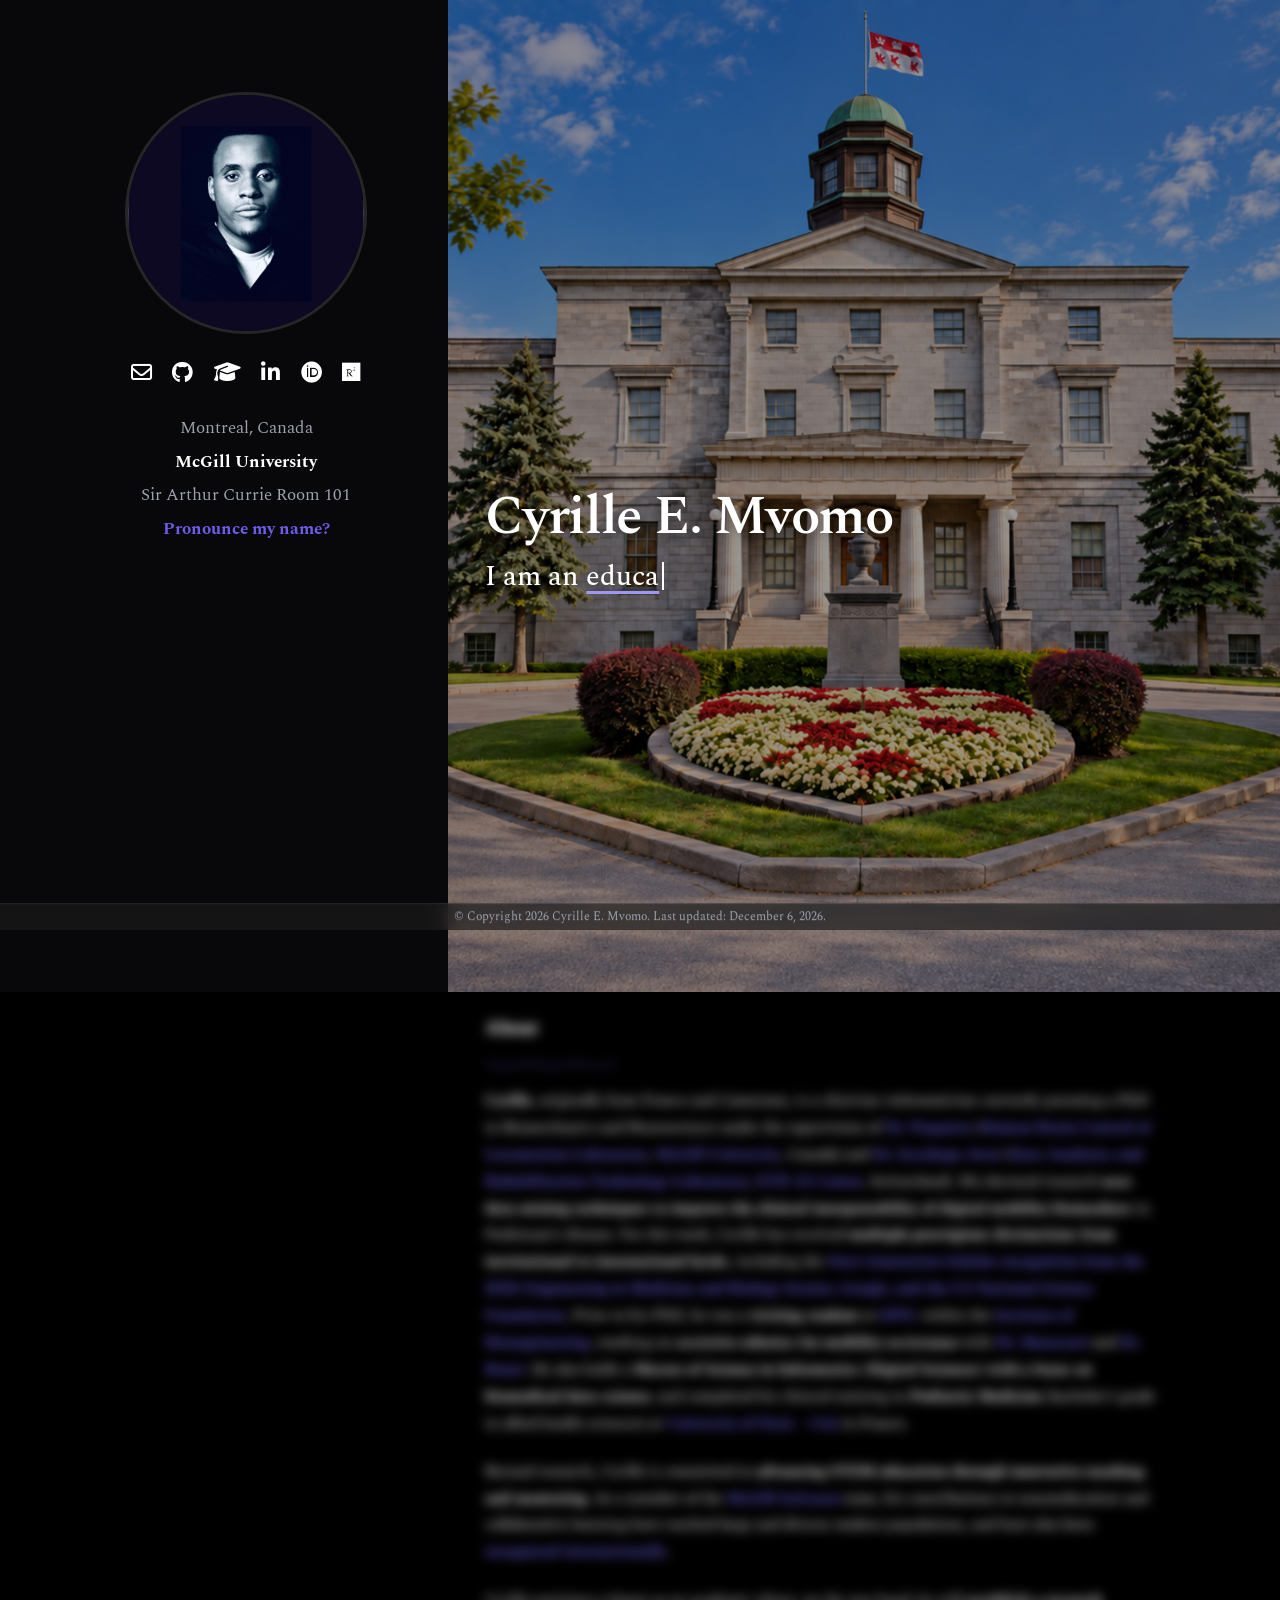
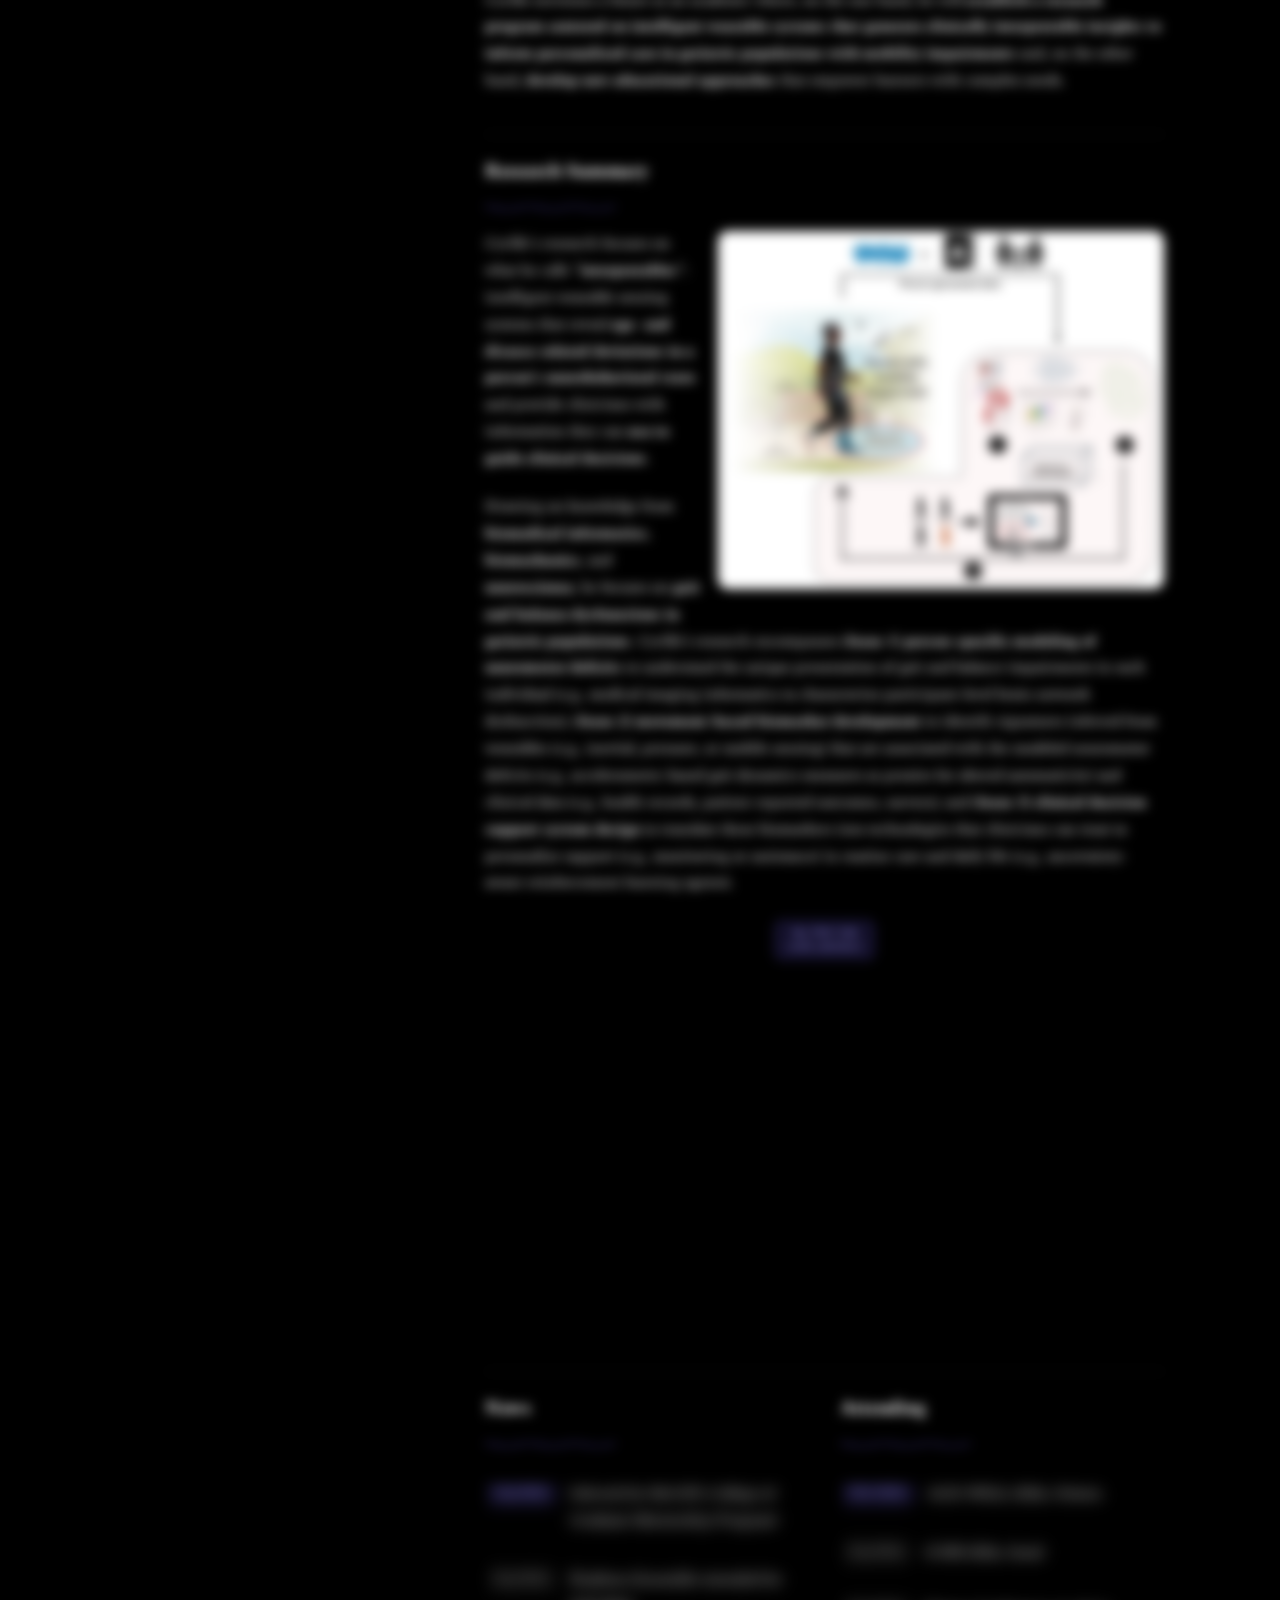
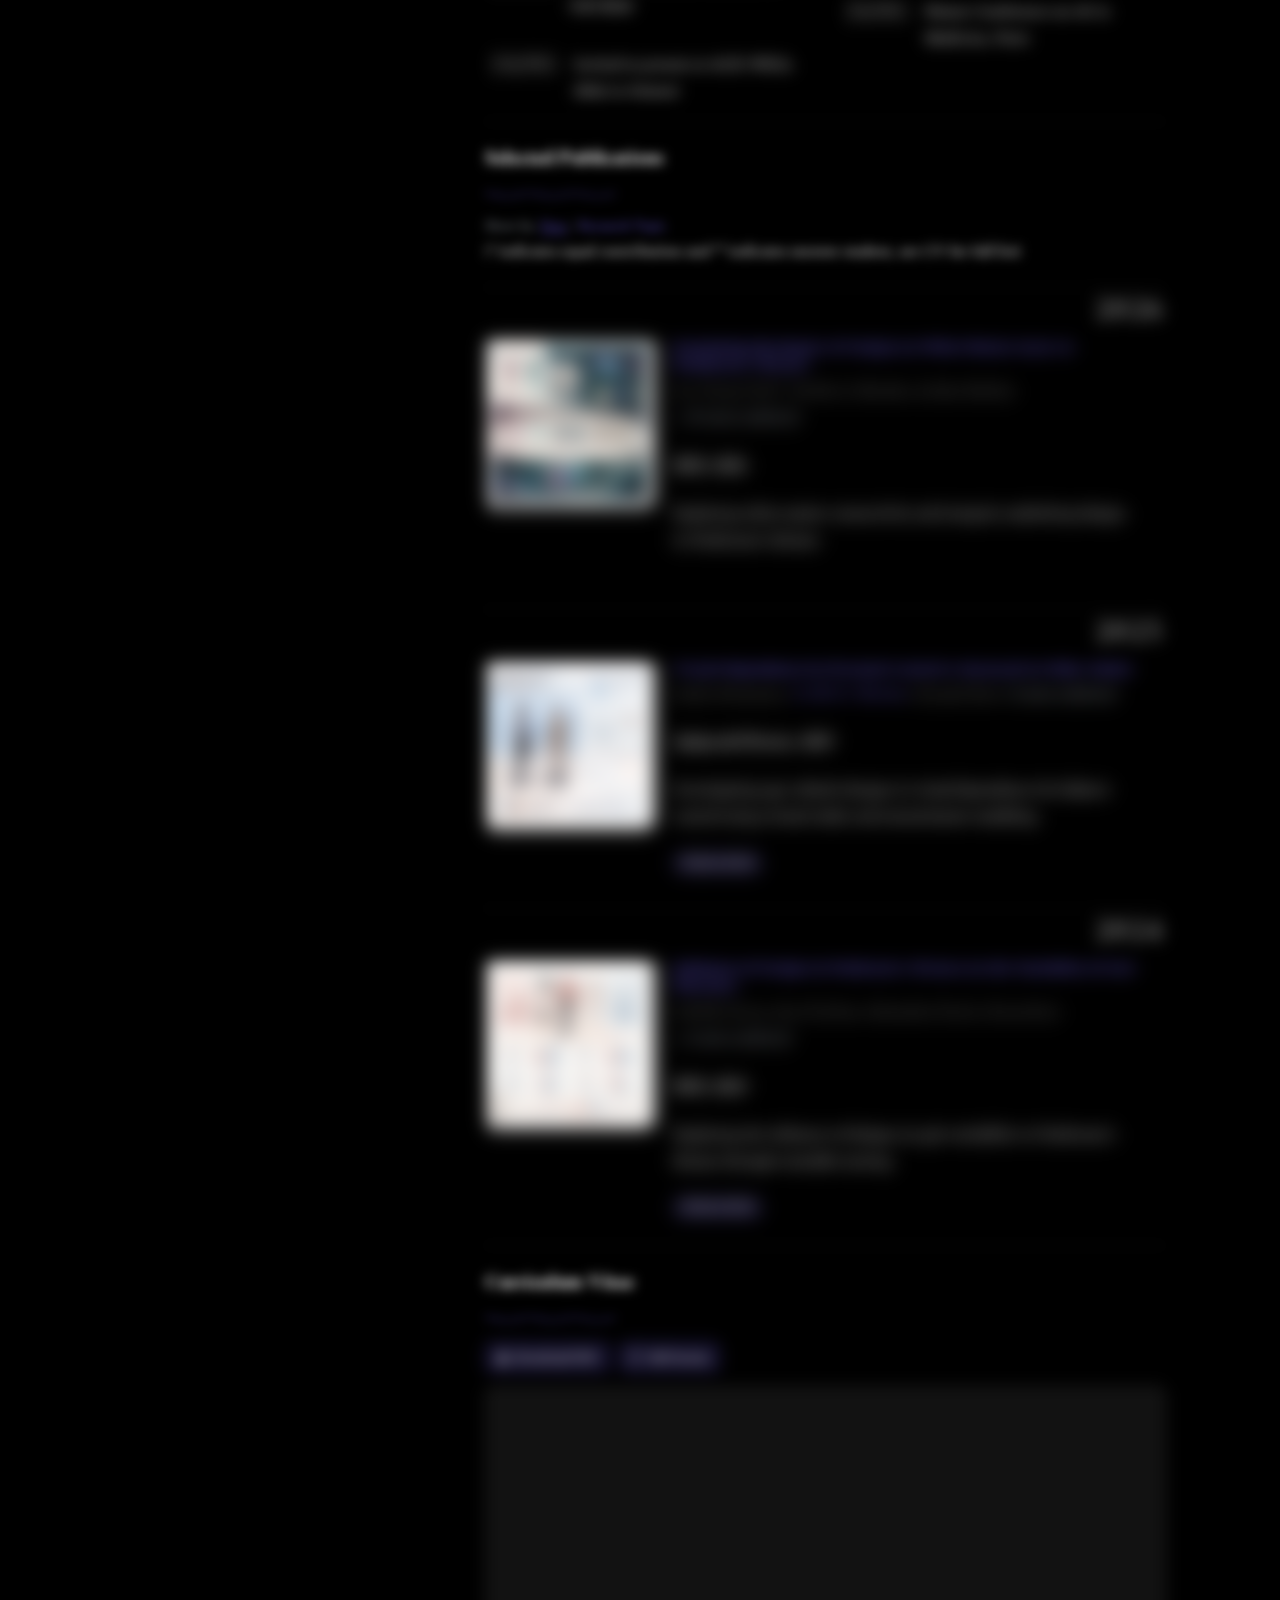
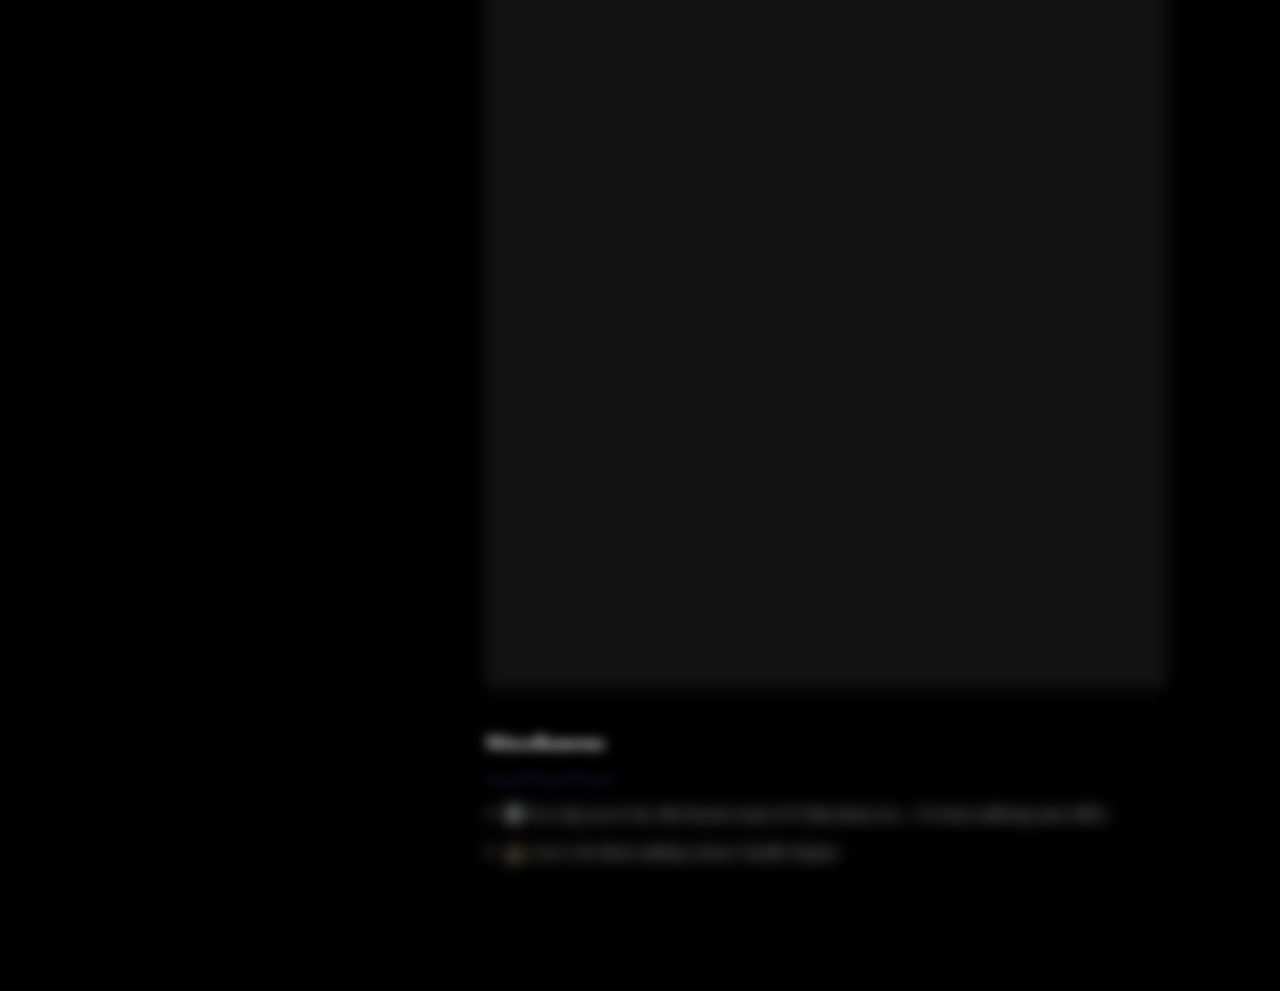
==== commit 918f6d3a: "go" ====
--- a/index.html
+++ b/index.html
@@ -836,7 +836,7 @@
         year: 2024,
         date: "2024-09-27",
         topic: "Movement-based Biomarker Development",
-        summary: "This project investigates the potential of model-based gait outcomes as markers of Parkinson’s disease progression. By combining multidimensional gait analysis with clinical assessments and neuroimaging, we explore how walking patterns reflect both symptom severity and underlying neural changes.",
+        summary: "By combining multidimensional gait analysis with clinical assessments and neuroimaging, we explore how walking patterns reflect both symptom severity and underlying neural changes.",
         desktopSummary: "Exploring multidimensional gait biomarkers to track clinical and neural changes in Parkinson’s disease.",
         paperLink: "https://doi.org/10.1002/mds.29953",
         image: "assets/images/mds241.jpg"
@@ -856,7 +856,7 @@
         year: 2025,
         date: "2025-11-11",
         topic: "Person-specific Modeling of Neuromotor Deficits",
-        summary: "This study examines how aging changes the contribution of vision to postural control. Using virtual reality and model-based sensorimotor analysis, we quantify visual dependence in younger and older adults and assess the reliability of the underlying balance-control measures.",
+        summary: "Using virtual reality and model-based sensorimotor analysis, we quantify visual dependence in younger and older adults.",
         desktopSummary: "Investigating age-related changes in visual dependence for balance control using virtual reality and sensorimotor modeling.",
         paperLink: "https://www.aginganddisease.org/EN/10.14336/AD.2025.1119",
         image: "assets/images/agedis.jpg"
@@ -902,7 +902,7 @@
         year: 2026,
         date: "2026-03-06",
         topic: "Movement-based Biomarker Development",
-        summary: "This study explores how gait-related digital mobility outcomes can be validated beyond their agreement with clinical assessments in Parkinson’s disease. Combining wearable sensing, functional neuroimaging, and explainable AI, we investigate how gait automaticity and neural dysfunction shape the relationship between digital measures and motor severity across laboratory and real-world settings.",
+        summary: "Combining wearable sensing, functional neuroimaging, and explainable AI, we investigate how gait automaticity and neural dysfunction shape the relationship between digital measures and motor severity across laboratory and real-world settings in Parkinson’s disease.",
         desktopSummary: "Exploring the neural foundations of wearable gait biomarkers in Parkinson’s disease through neuroimaging and explainable AI.",
         paperLink: "https://www.medrxiv.org/content/10.64898/2026.03.07.26347847v1",
         awards: ["🏆 Invited contribution to BHI’25 Special Issue in IEEE-TBME"],
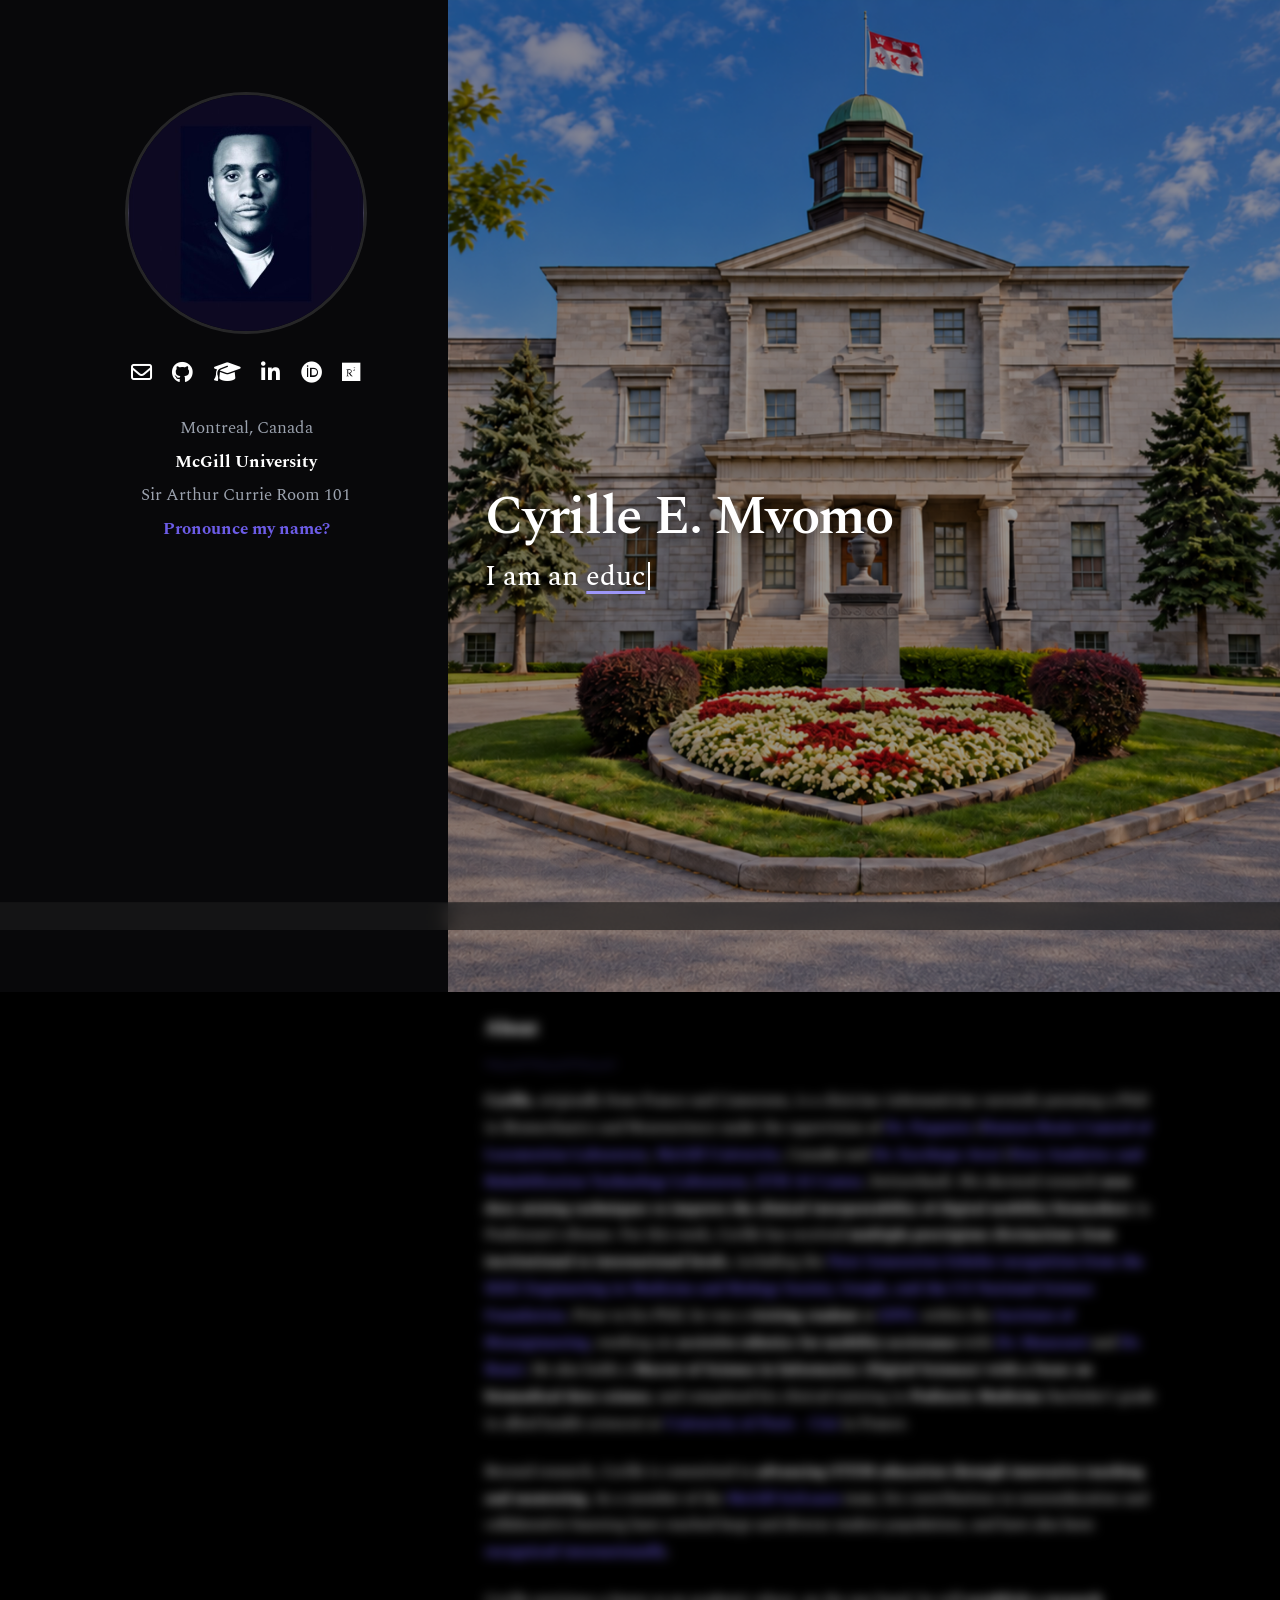
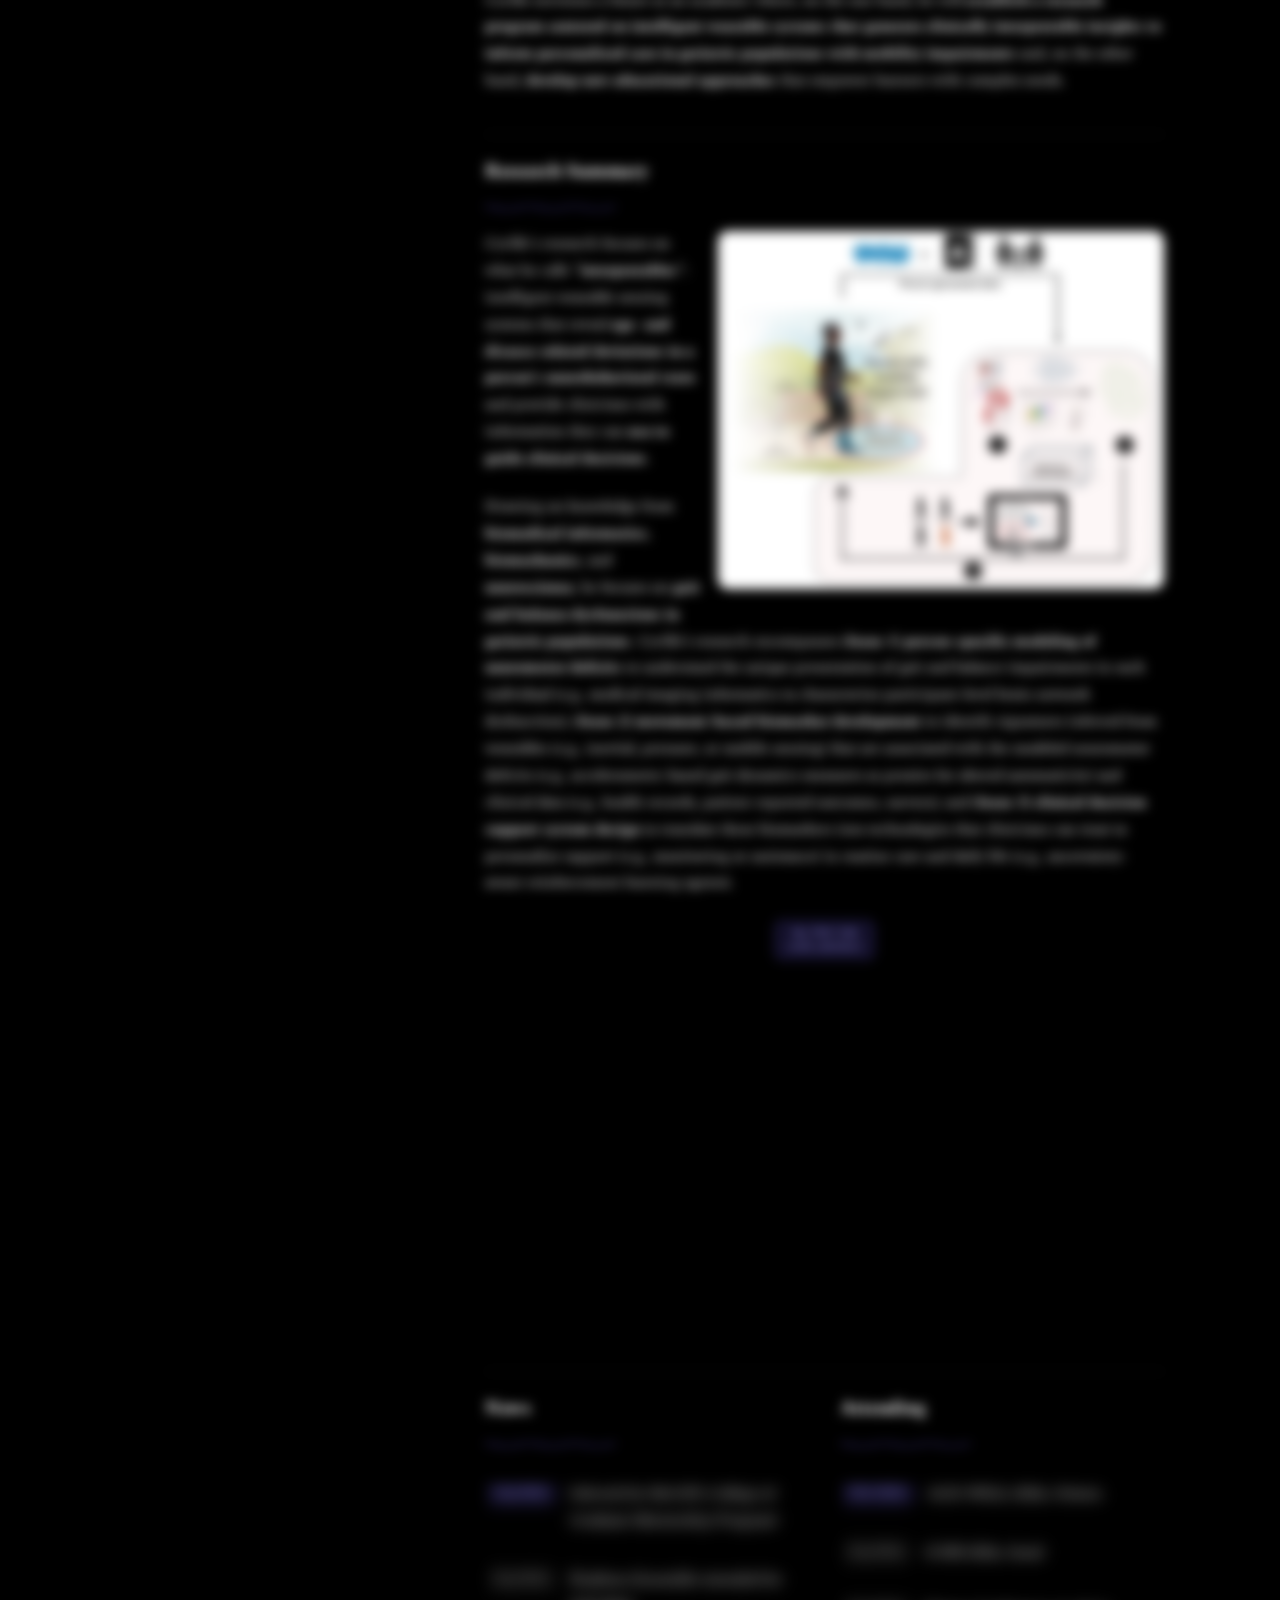
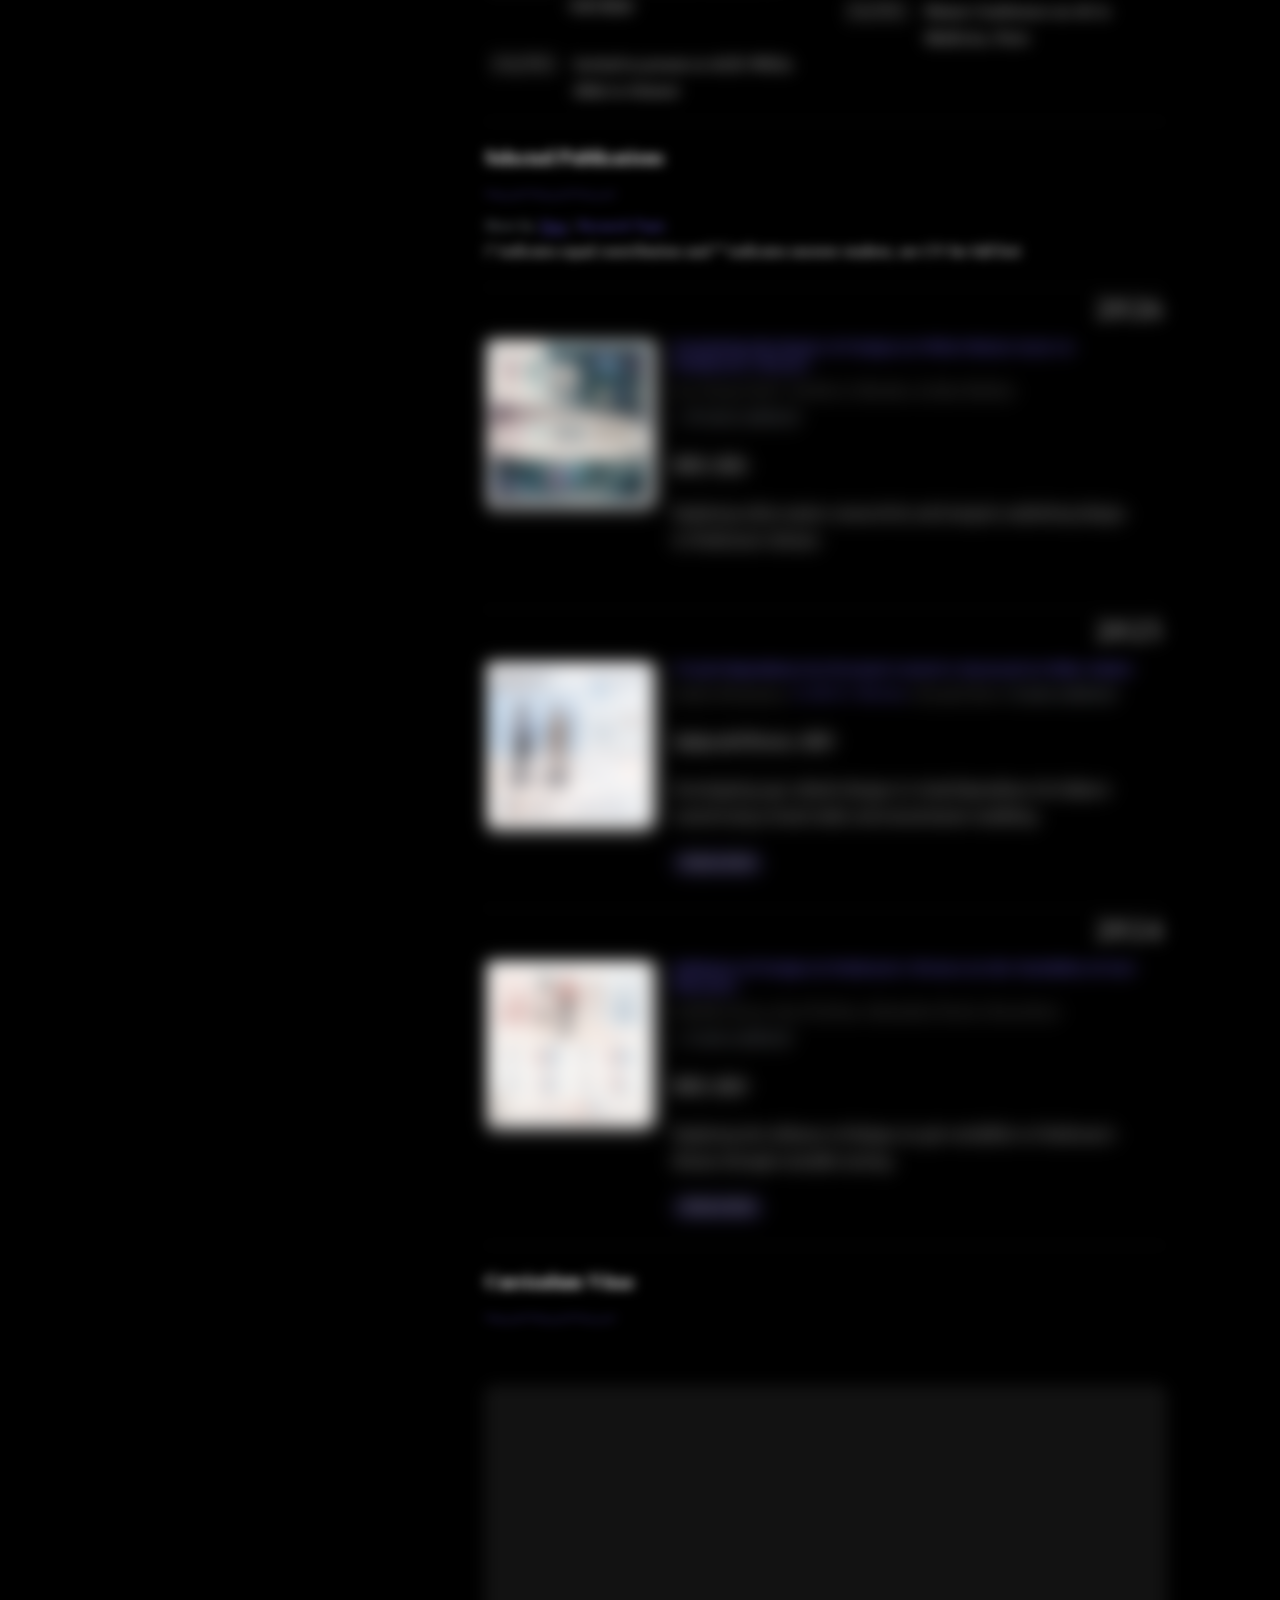
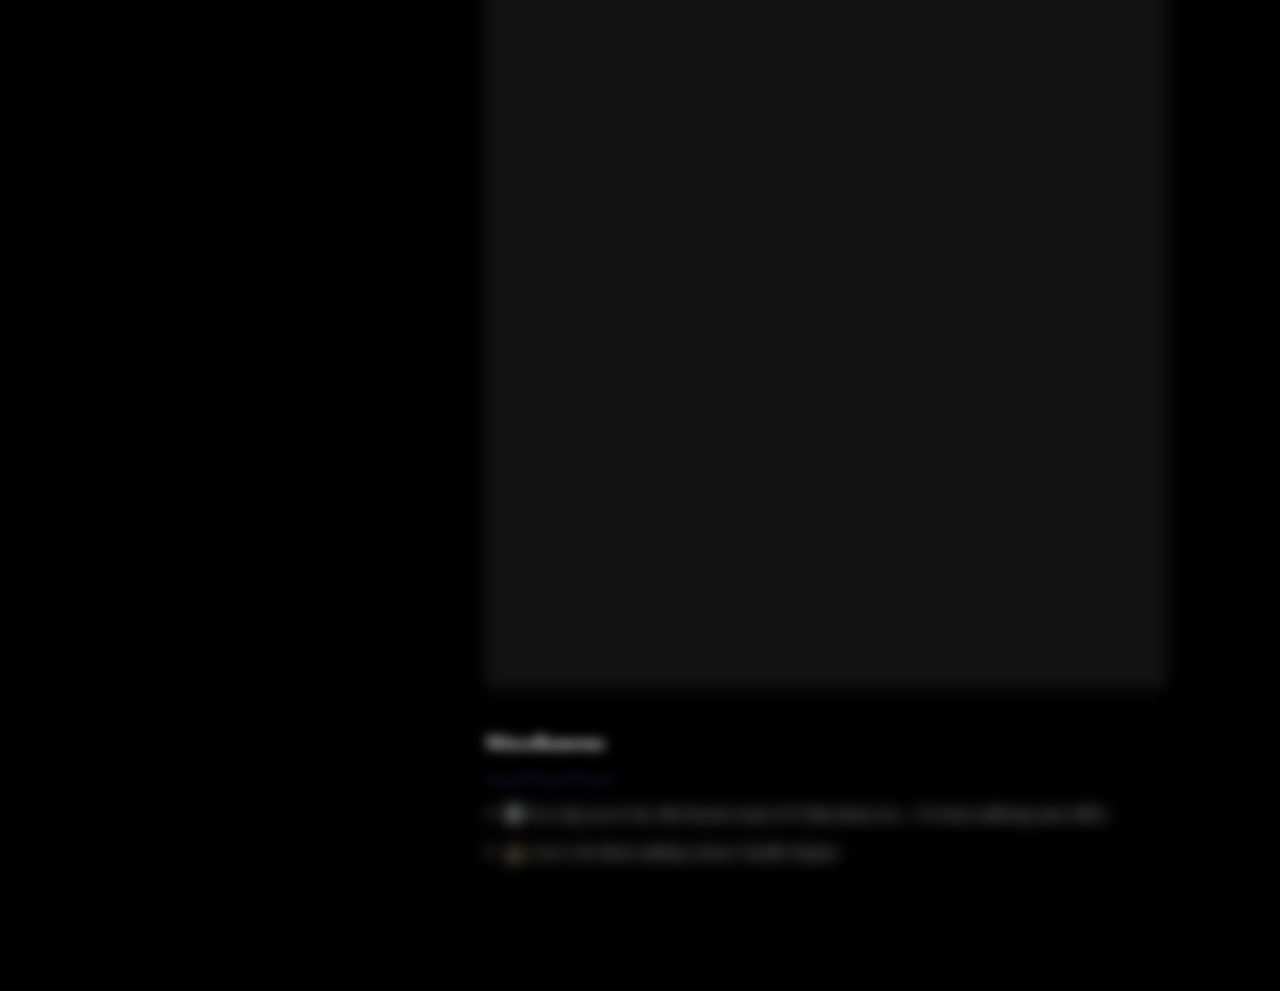
==== commit 78f50f6a: "Update index.html" ====
--- a/index.html
+++ b/index.html
@@ -305,6 +305,12 @@
                   <div class="date-chip">June 2026</div>
                   <p>SALTISE 2026, Montreal</p>
                 </div>
+
+                <div class="timeline-item past-item">
+                  <div class="date-chip">Oct 2025</div>
+                  <p>BHI 2025, Atlanta</p>
+                </div>
+
               </div>
             </div>
           </div>
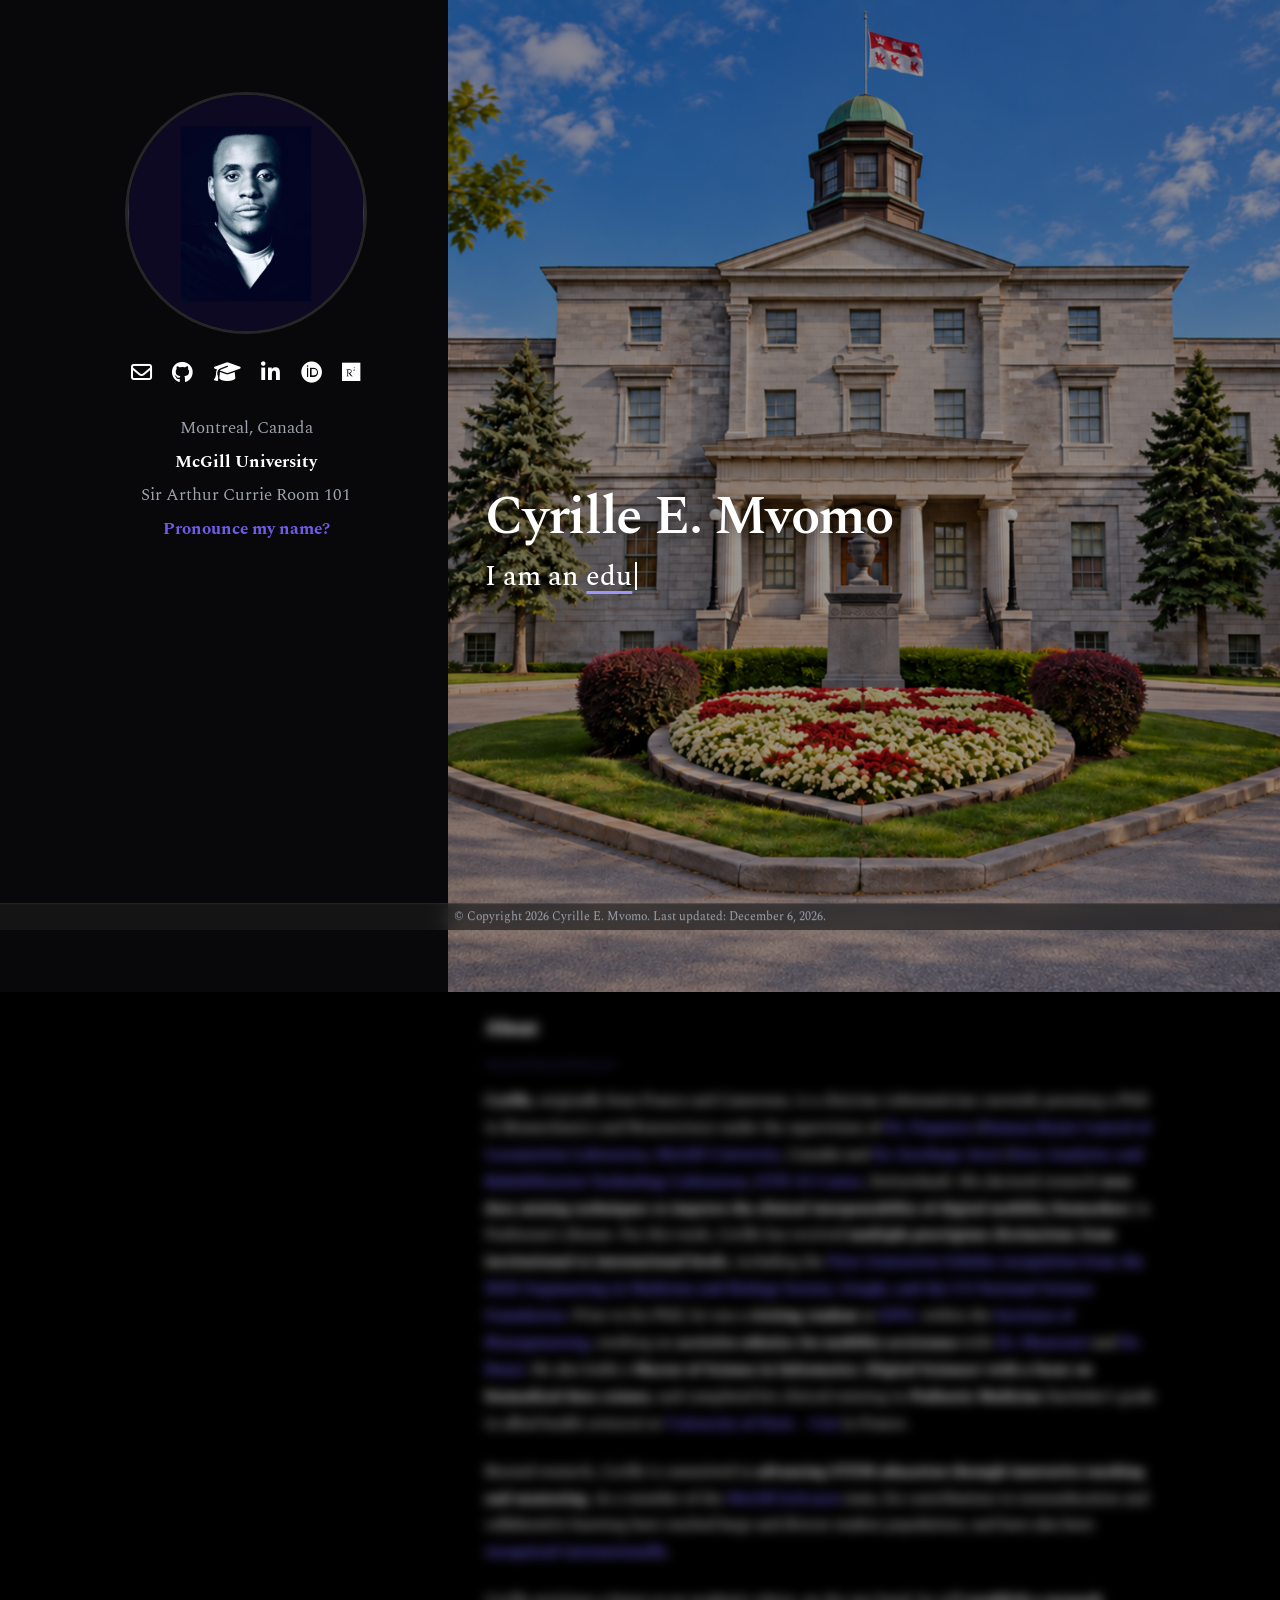
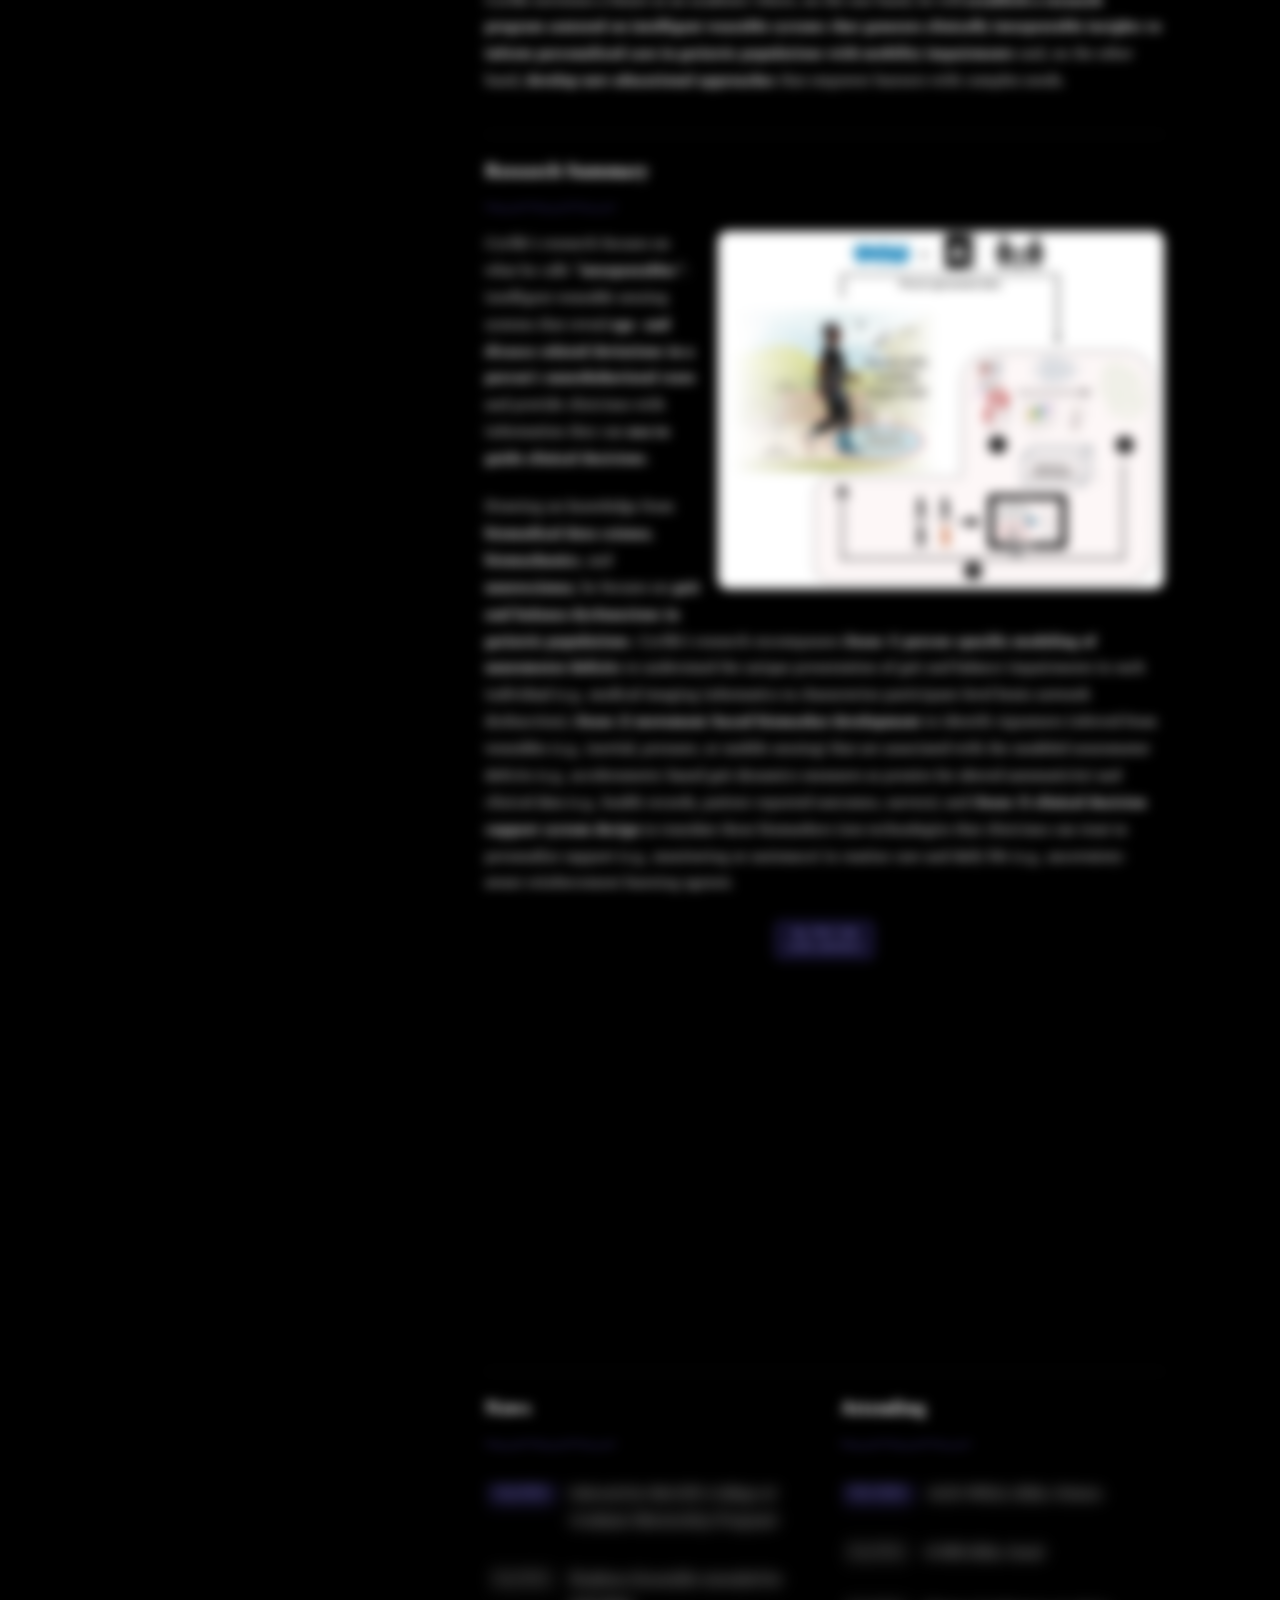
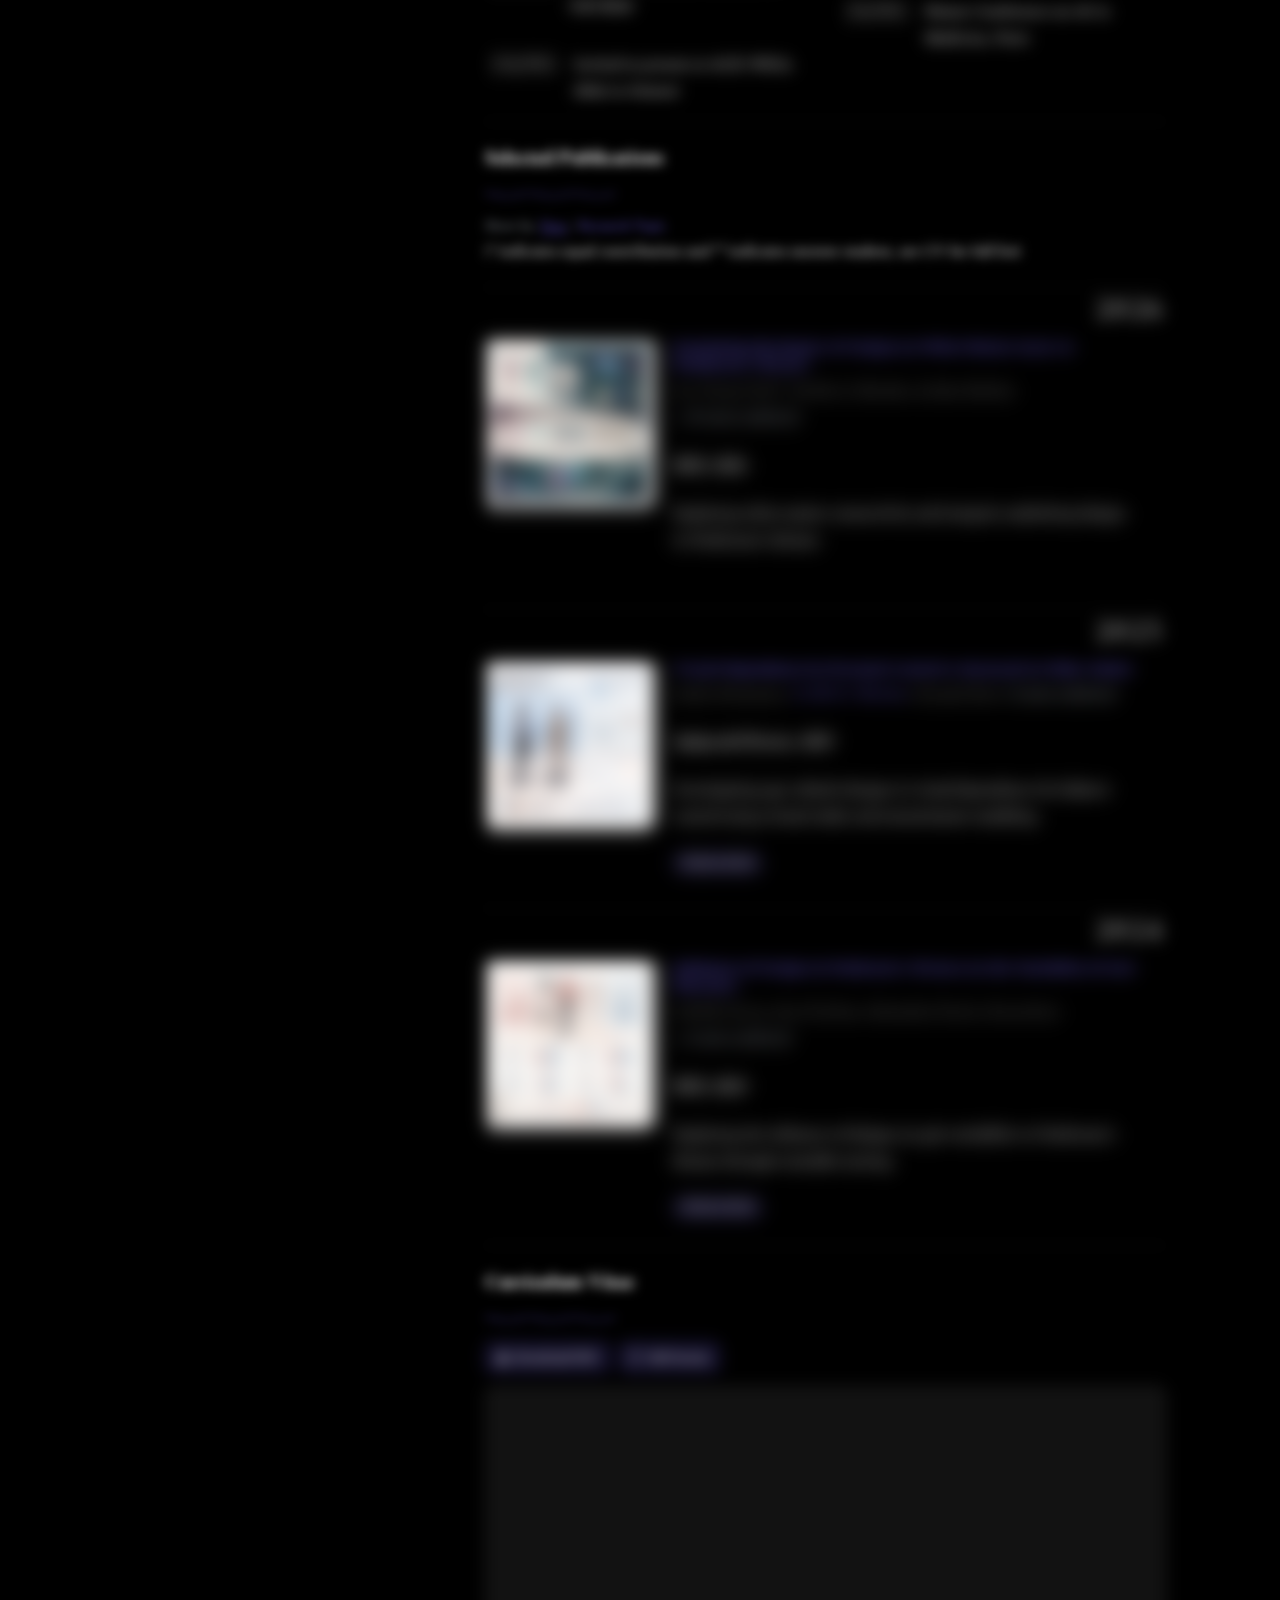
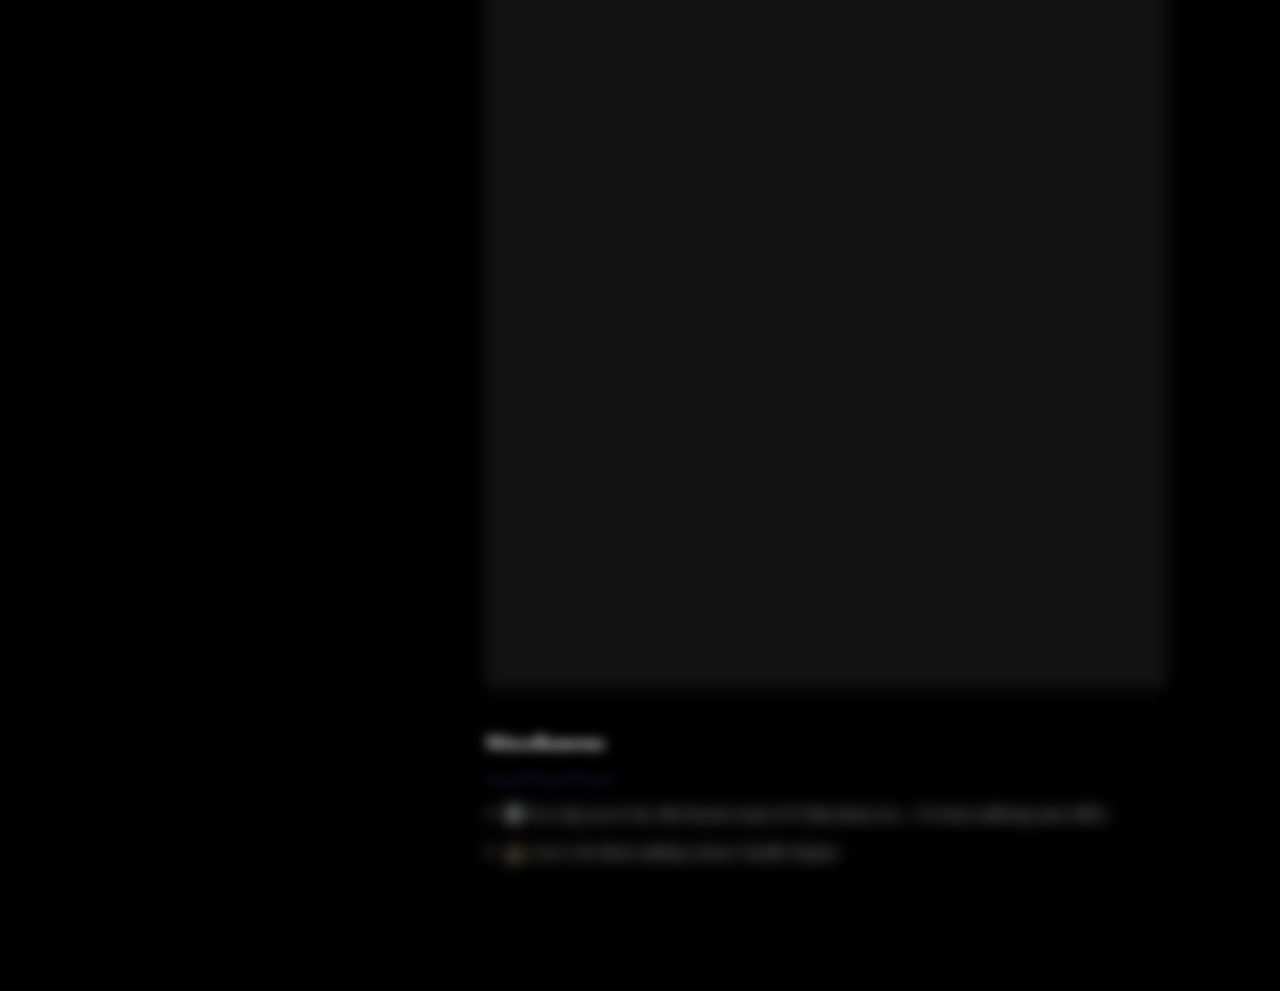
==== commit 3183d3da: "Update index.html" ====
--- a/index.html
+++ b/index.html
@@ -116,7 +116,7 @@
         <!-- </p -->
 
           <p>
-            Drawing on knowledge from <strong>biomedical informatics</strong>, <strong>biomechanics</strong>, and <strong>neuroscience</strong>, he focuses on <strong>gait and balance dysfunctions in geriatric populations</strong>. Cyrille’s research encompasses <strong>(focus 1) person-specific modeling of neuromotor deficits</strong> to understand the unique presentation of gait and balance impairments in each individual (e.g., medical imaging informatics to characterize participant-level brain network dysfunction); <strong>(focus 2) movement-based biomarker development</strong> to identify signatures inferred from wearables (e.g., inertial, pressure, or mobile sensing) that are associated with the modeled neuromotor deficits (e.g., accelerometry-based gait dynamics measures as proxies for altered automaticity) and clinical data (e.g., health records, patient-reported outcomes, surveys); and <strong>(focus 3) clinical decision support system design</strong> to translate these biomarkers into technologies that clinicians can trust to personalize support (e.g., monitoring or assistance) in routine care and daily life (e.g., uncertainty-aware reinforcement learning agents).
+            Drawing on knowledge from <strong>biomedical data science</strong>, <strong>biomechanics</strong>, and <strong>neuroscience</strong>, he focuses on <strong>gait and balance dysfunctions in geriatric populations</strong>. Cyrille’s research encompasses <strong>(focus 1) person-specific modeling of neuromotor deficits</strong> to understand the unique presentation of gait and balance impairments in each individual (e.g., medical imaging informatics to characterize participant-level brain network dysfunction); <strong>(focus 2) movement-based biomarker development</strong> to identify signatures inferred from wearables (e.g., inertial, pressure, or mobile sensing) that are associated with the modeled neuromotor deficits (e.g., accelerometry-based gait dynamics measures as proxies for altered automaticity) and clinical data (e.g., health records, patient-reported outcomes, surveys); and <strong>(focus 3) clinical decision support system design</strong> to translate these biomarkers into technologies that clinicians can trust to personalize support (e.g., monitoring or assistance) in routine care and daily life (e.g., uncertainty-aware reinforcement learning agents).
           </p>
 
           <div class="video-title-badge">My TED Talk<br>(with subtitles!)</div>
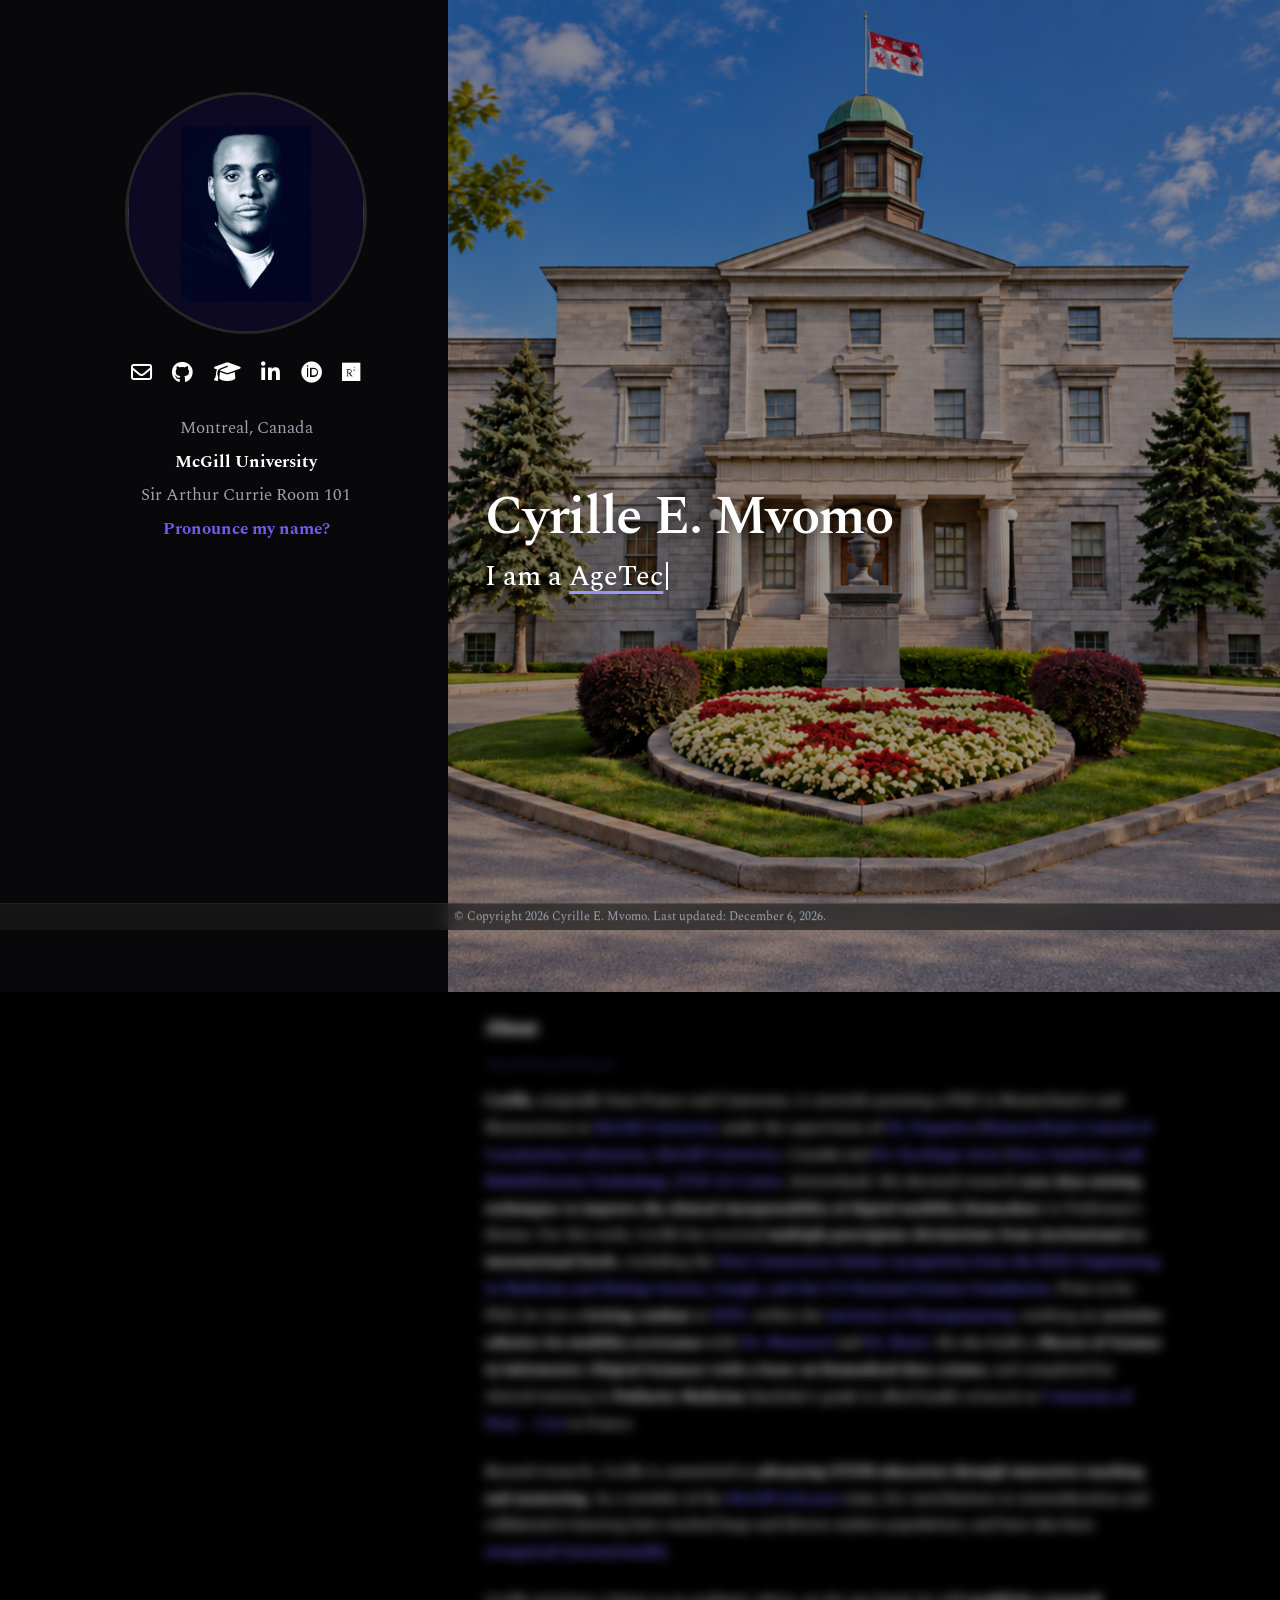
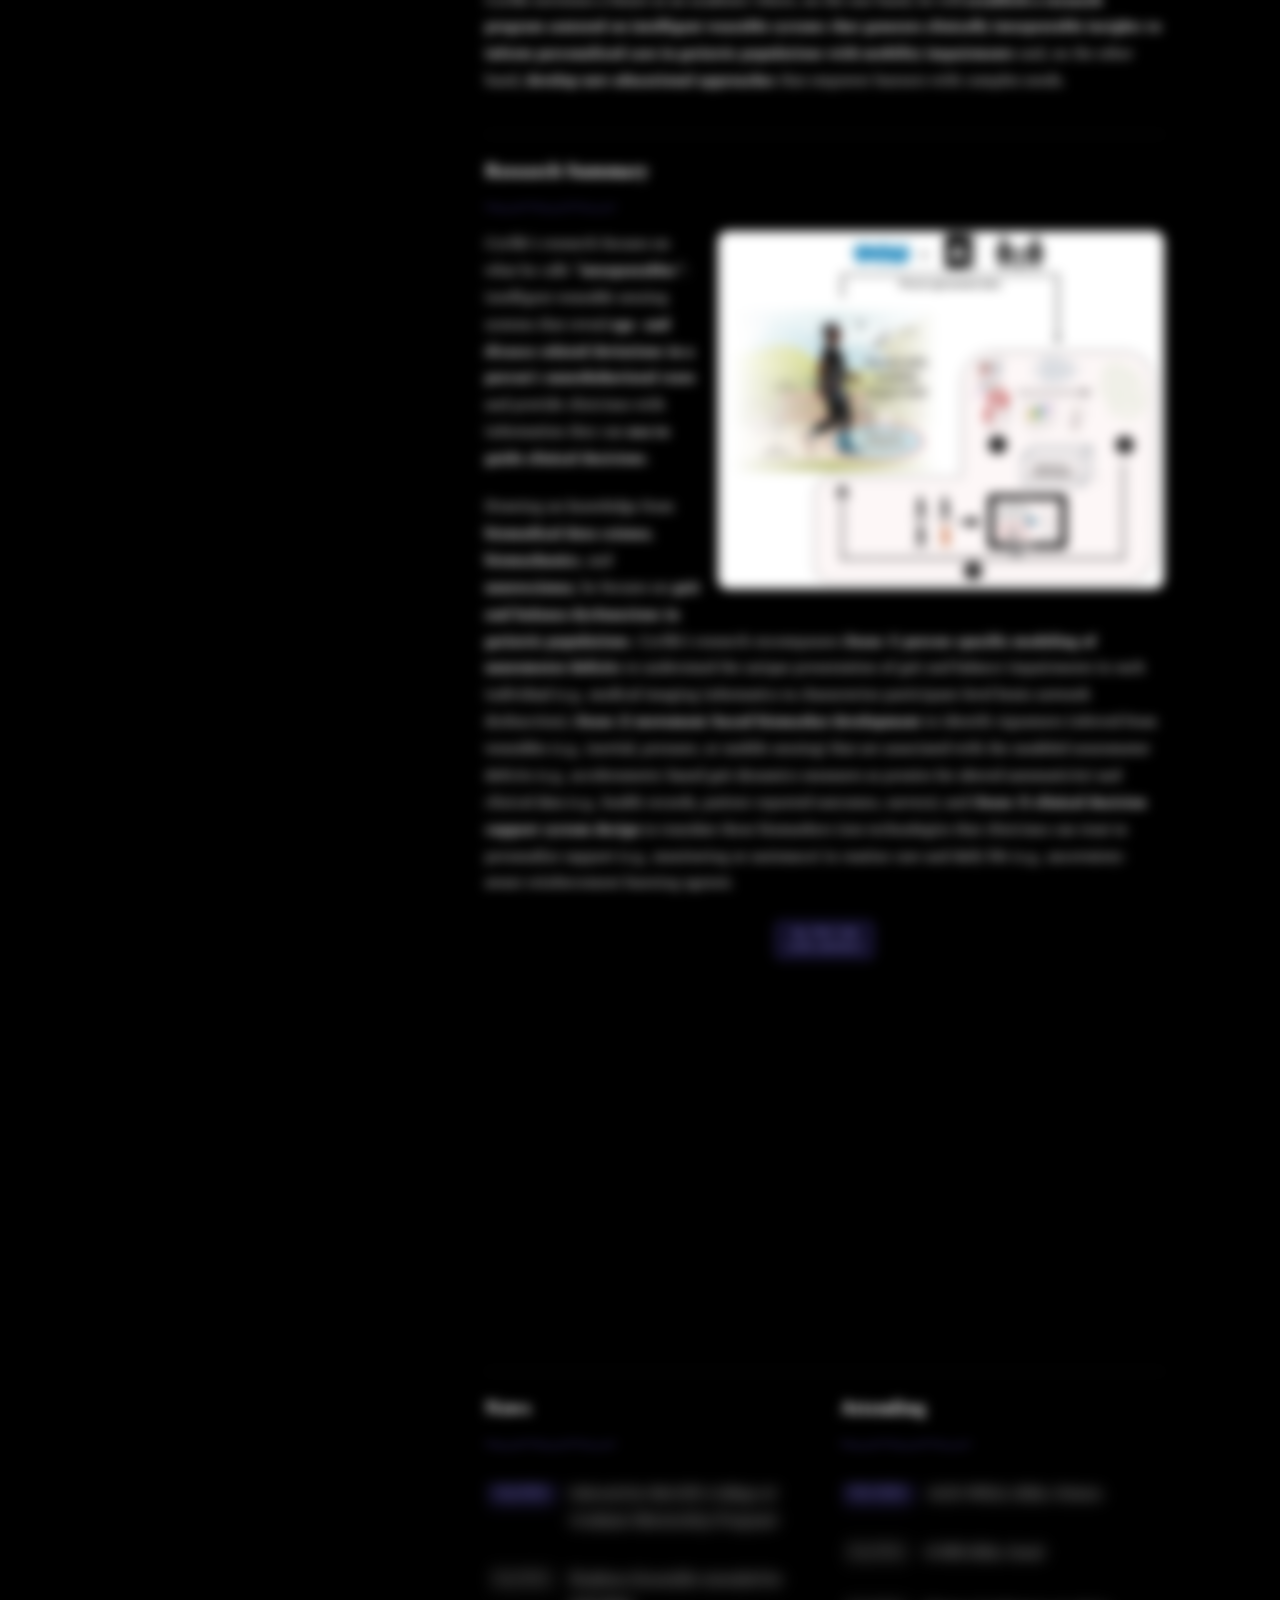
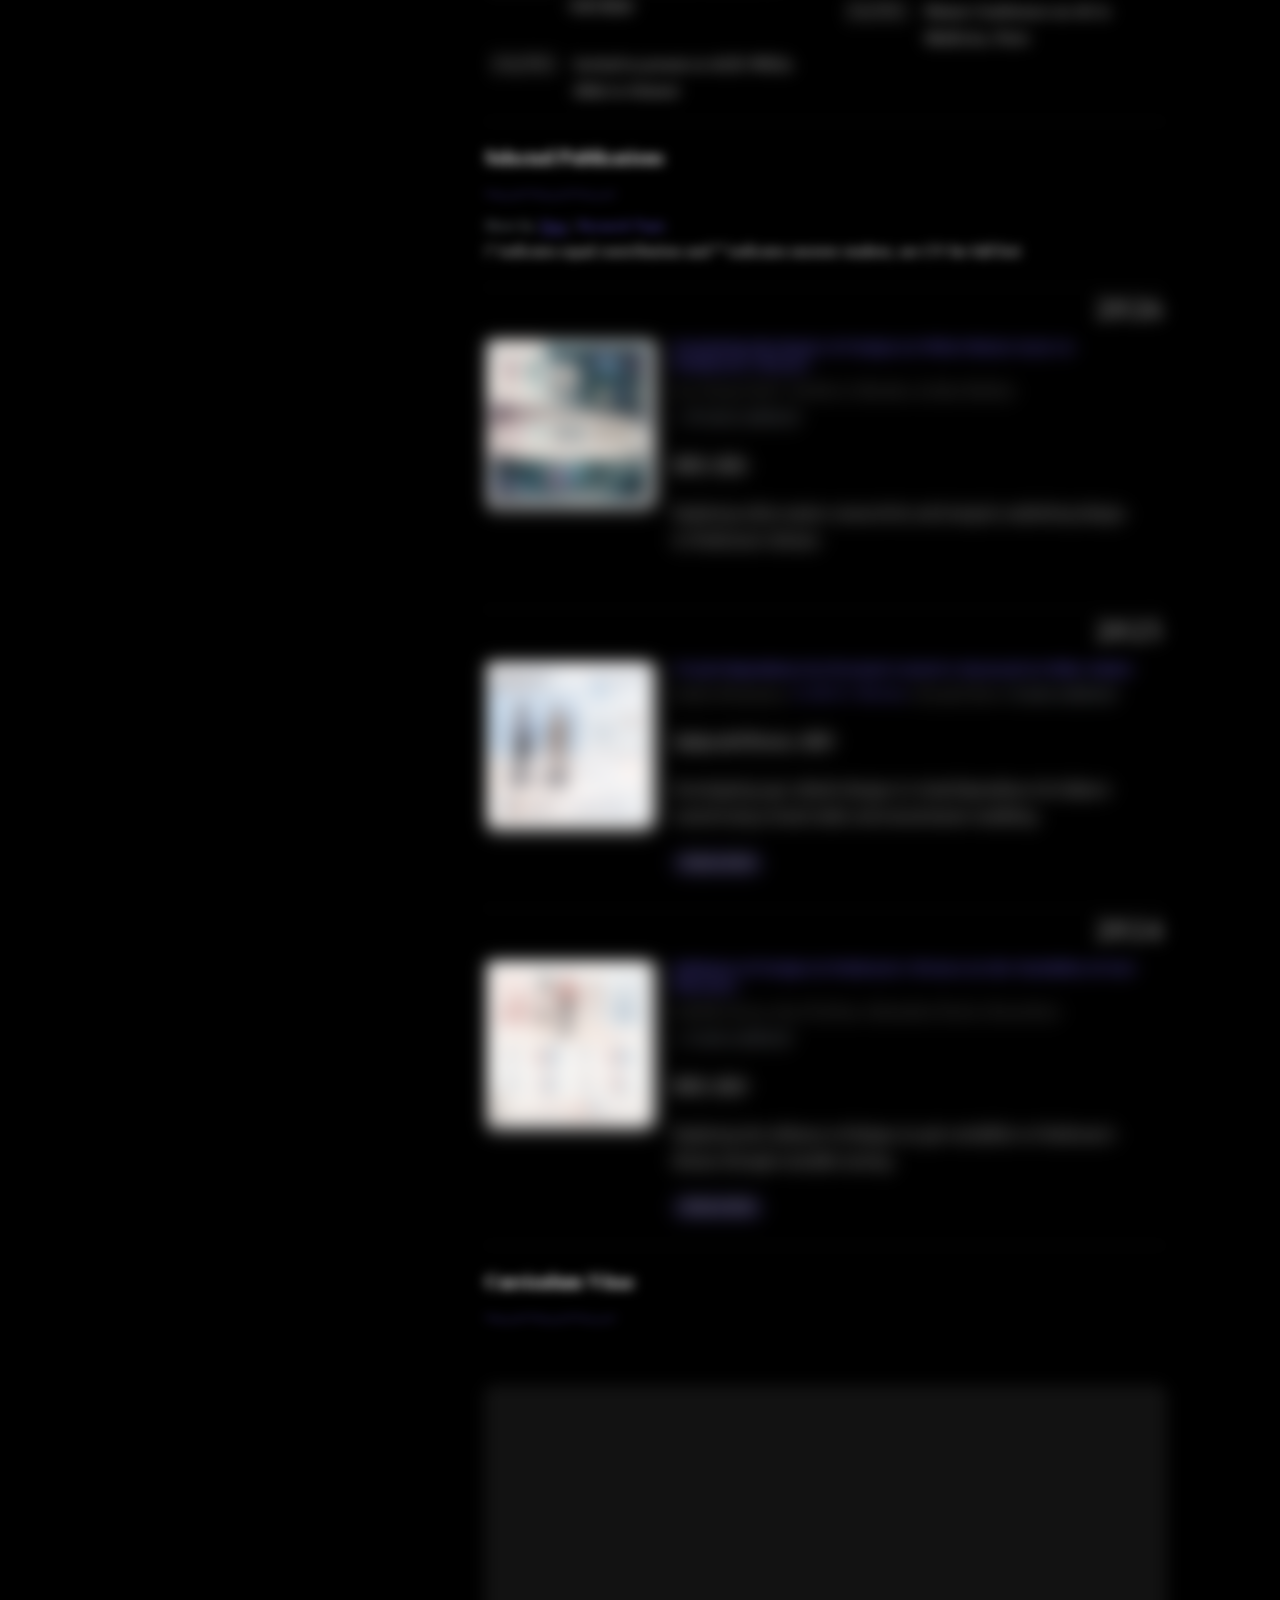
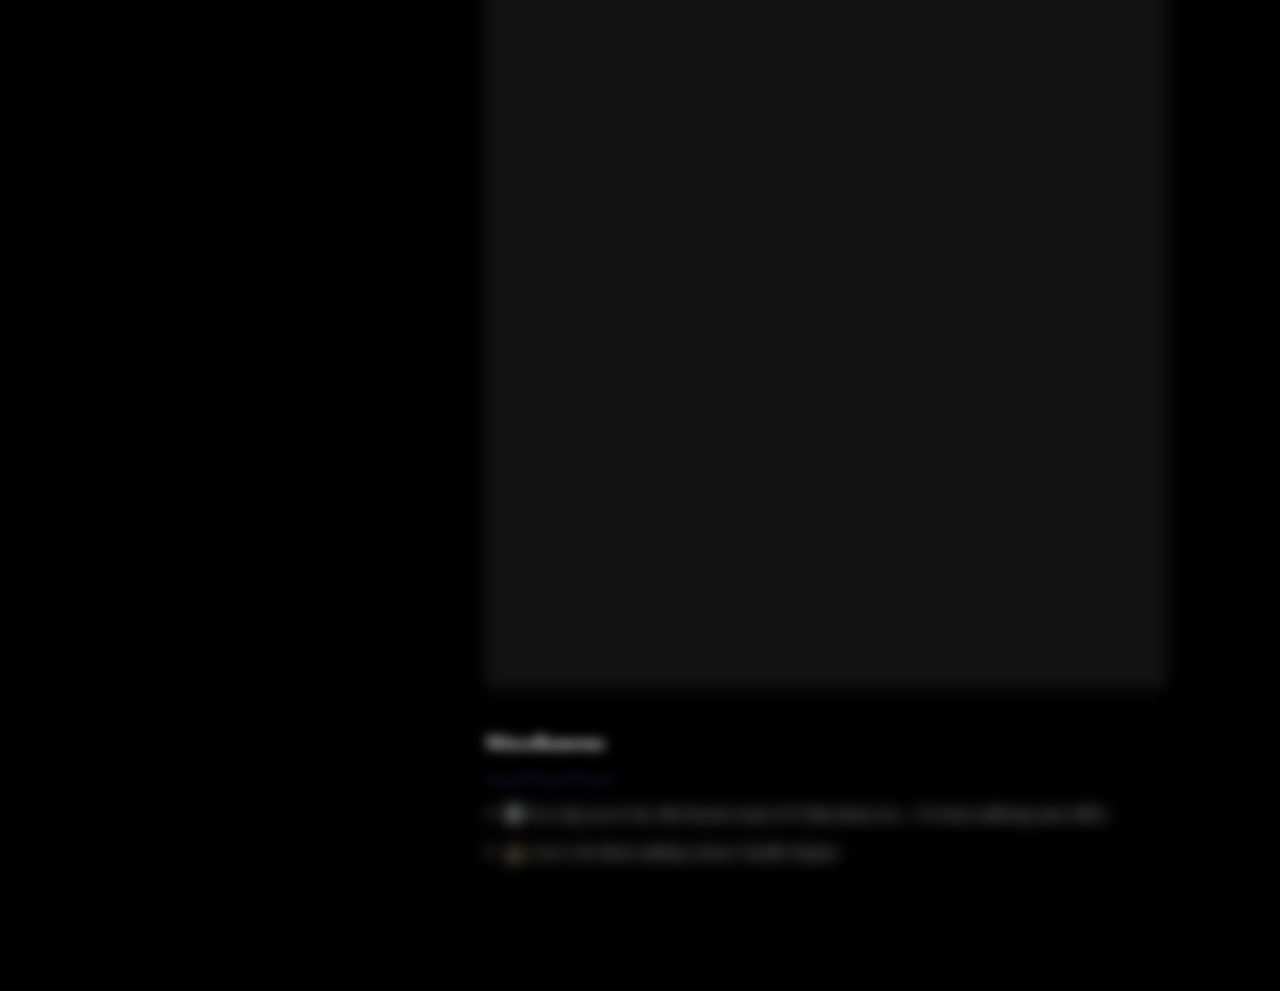
==== commit ac618f8d: "go" ====
--- a/index.html
+++ b/index.html
@@ -94,7 +94,7 @@
           <div class="crimson-wave" aria-hidden="true">﹏</div>
 
           <p>
-            <strong>Cyrille</strong>, originally from France and Cameroon, is a clinician-informatician currently pursuing a PhD in Biomechanics and Neuroscience under the supervision of <a href="https://scholar.google.com/citations?hl=en&user=dPw3kgcAAAAJ&view_op=list_works&sortby=pubdate" target="_blank" class="text-link">Dr. Paquette</a> (<a href="https://www.mcgill.ca/hbcl/" target="_blank" class="text-link">Human Brain Control of Locomotion Laboratory</a>, <a href="https://www.mcgill.ca/" target="_blank" class="text-link">McGill University</a>, Canada) and <a href="https://scholar.google.com/citations?hl=en&user=61DvKEIAAAAJ&view_op=list_works&sortby=pubdate" target="_blank" class="text-link">Dr. Easthope Awai</a> (<a href="https://rehabilomics.ch/" target="_blank" class="text-link">Data Analytics and Rehabilitation Technology Laboratory</a>, <a href="https://ai.ethz.ch/" target="_blank" class="text-link">ETH AI Center</a>, Switzerland). His doctoral research <strong>uses data mining techniques to improve the clinical interpretability of digital mobility biomarkers</strong> in Parkinson’s disease. For this work, Cyrille has received <strong>multiple prestigious distinctions from institutional to international levels</strong>, including the <a href="https://www.mcgill.ca/hbcl/channels/news/kpe-phd-candidate-cyrille-mvomo-honored-ieee-embs-bhi-2025-best-paper-award-and-nsf-embs-google-369513" target="_blank" class="text-link">Next Generation Scholar recognition from the IEEE Engineering in Medicine and Biology Society, Google, and the US National Science Foundation</a>. Prior to his PhD, he was a <strong>visiting student</strong> at <a href="https://www.epfl.ch/en/" target="_blank" class="text-link">EPFL</a> within the <a href="https://www.epfl.ch/research/domains/bioengineering/" target="_blank" class="text-link">Institute of Bioengineering</a>, working on <strong>assistive robotics for mobility assistance</strong> with <a href="https://scholar.google.com/citations?user=6gpQSm8AAAAJ&hl=en&oi=ao" target="_blank" class="text-link">Dr. Manzoori</a> and <a href="https://scholar.google.com/citations?user=NjhGHu0AAAAJ&hl=en" target="_blank" class="text-link">Dr. Bouri</a>. He also holds a <strong>Master of Science in Informatics (Digital Sciences) with a focus on biomedical data science</strong>, and completed his clinical training in <strong>Podiatric Medicine</strong> (bachelor’s grade in allied health sciences) at <a href="https://u-paris.fr/" target="_blank" class="text-link">University of Paris - Cité</a> in France.
+            <strong>Cyrille</strong>, originally from France and Cameroon, is currently pursuing a PhD in Biomechanics and Neuroscience at <a href="https://www.mcgill.ca/" target="_blank" class="text-link">McGill University</a> under the supervision of <a href="https://scholar.google.com/citations?hl=en&user=dPw3kgcAAAAJ&view_op=list_works&sortby=pubdate" target="_blank" class="text-link">Dr. Paquette</a> (<a href="https://www.mcgill.ca/hbcl/" target="_blank" class="text-link">Human Brain Control of Locomotion Laboratory</a>, <a href="https://www.mcgill.ca/" target="_blank" class="text-link">McGill University</a>, Canada) and <a href="https://scholar.google.com/citations?hl=en&user=61DvKEIAAAAJ&view_op=list_works&sortby=pubdate" target="_blank" class="text-link">Dr. Easthope Awai</a> (<a href="https://rehabilomics.ch/" target="_blank" class="text-link">Data Analytics and Rehabilitation Technology</a>, <a href="https://ai.ethz.ch/" target="_blank" class="text-link">ETH AI Center</a>, Switzerland). His doctoral research <strong>uses data mining techniques to improve the clinical interpretability of digital mobility biomarkers</strong> in Parkinson’s disease. For this work, Cyrille has received <strong>multiple prestigious distinctions from institutional to international levels</strong>, including the <a href="https://www.mcgill.ca/hbcl/channels/news/kpe-phd-candidate-cyrille-mvomo-honored-ieee-embs-bhi-2025-best-paper-award-and-nsf-embs-google-369513" target="_blank" class="text-link">Next Generation Scholar recognition from the IEEE Engineering in Medicine and Biology Society, Google, and the US National Science Foundation</a>. Prior to his PhD, he was a <strong>visiting student</strong> at <a href="https://www.epfl.ch/en/" target="_blank" class="text-link">EPFL</a> within the <a href="https://www.epfl.ch/research/domains/bioengineering/" target="_blank" class="text-link">Institute of Bioengineering</a>, working on <strong>assistive robotics for mobility assistance</strong> with <a href="https://scholar.google.com/citations?user=6gpQSm8AAAAJ&hl=en&oi=ao" target="_blank" class="text-link">Dr. Manzoori</a> and <a href="https://scholar.google.com/citations?user=NjhGHu0AAAAJ&hl=en" target="_blank" class="text-link">Dr. Bouri</a>. He also holds a <strong>Master of Science in Informatics (Digital Sciences) with a focus on biomedical data science</strong>, and completed his clinical training in <strong>Podiatric Medicine</strong> (bachelor’s grade in allied health sciences) at <a href="https://u-paris.fr/" target="_blank" class="text-link">University of Paris - Cité</a> in France.
           </p>
           <p>
             Beyond research, Cyrille is committed to <strong>advancing STEM education through innovative teaching and mentoring</strong>. As a member of the <a href="https://www.mcgill.ca/ose/initiatives/scilearn" target="_blank" class="text-link">McGill SciLearn</a> team, his contributions to neuroeducation and collaborative learning have reached large and diverse student populations, and have also been <a href="https://www.thetribune.ca/sci-tech/scilearn-learning-how-to-learn-13012026/" target="_blank" class="text-link">recognized internationally</a>.
@@ -424,30 +424,30 @@
       moveFromWelcomeToAbout();
     });
 
-    function cycleWelcomeRoles() {
-      if (window.matchMedia("(prefers-reduced-motion: reduce)").matches) return;
-      const roles = ["researcher", "educator", "clinician", "informatician"];
-      let roleIndex = 0;
-      let deleting = true;
-      let charIndex = roles[0].length;
-      function tick() {
-        const word = roles[roleIndex];
-        charIndex += deleting ? -1 : 1;
-        welcomeRole.textContent = word.slice(0, charIndex);
-        if (!deleting && charIndex === word.length) {
-          deleting = true;
-          window.setTimeout(tick, 1850);
-        } else if (deleting && charIndex === 0) {
-          roleIndex = (roleIndex + 1) % roles.length;
-          welcomeArticle.textContent = ["educator", "informatician"].includes(roles[roleIndex]) ? "an " : "a ";
-          deleting = false;
-          window.setTimeout(tick, 320);
-        } else {
-          window.setTimeout(tick, deleting ? 62 : 105);
-        }
-      }
-      window.setTimeout(tick, 1800);
-    }
+  function cycleWelcomeRoles() {
+    if (window.matchMedia("(prefers-reduced-motion: reduce)").matches) return;
+    const roles = ["AgeTech researcher", "innovator", "educator"];
+    let roleIndex = 0;
+    let deleting = true;
+    let charIndex = roles[0].length;
+    function tick() {
+      const word = roles[roleIndex];
+      charIndex += deleting ? -1 : 1;
+      welcomeRole.textContent = word.slice(0, charIndex);
+      if (!deleting && charIndex === word.length) {
+        deleting = true;
+        window.setTimeout(tick, 1850);
+      } else if (deleting && charIndex === 0) {
+        roleIndex = (roleIndex + 1) % roles.length;
+        welcomeArticle.textContent = ["AgeTech researcher", "innovator", "educator"].includes(roles[roleIndex]) ? "an " : "a ";
+        deleting = false;
+        window.setTimeout(tick, 320);
+      } else {
+        window.setTimeout(tick, deleting ? 62 : 105);
+      }
+    }
+    window.setTimeout(tick, 1800);
+  }
     updateWelcomeState();
     cycleWelcomeRoles();
 
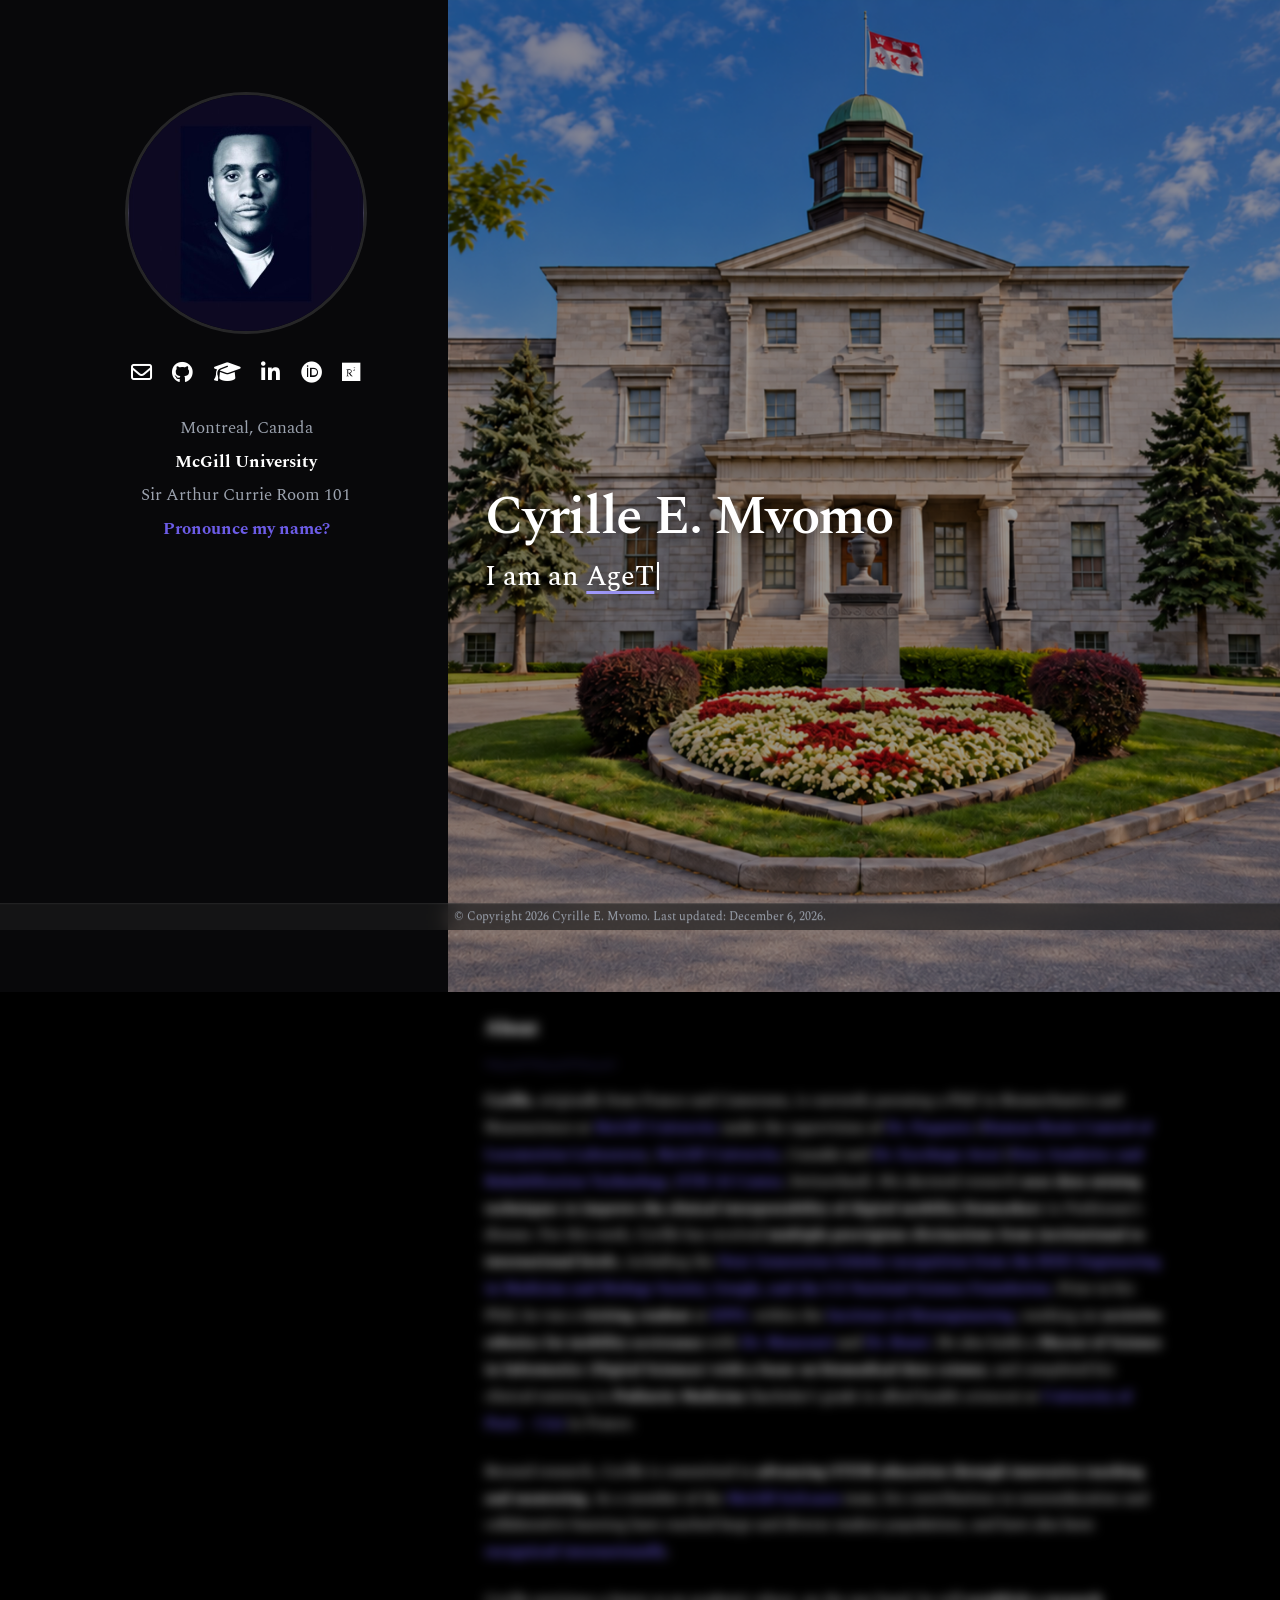
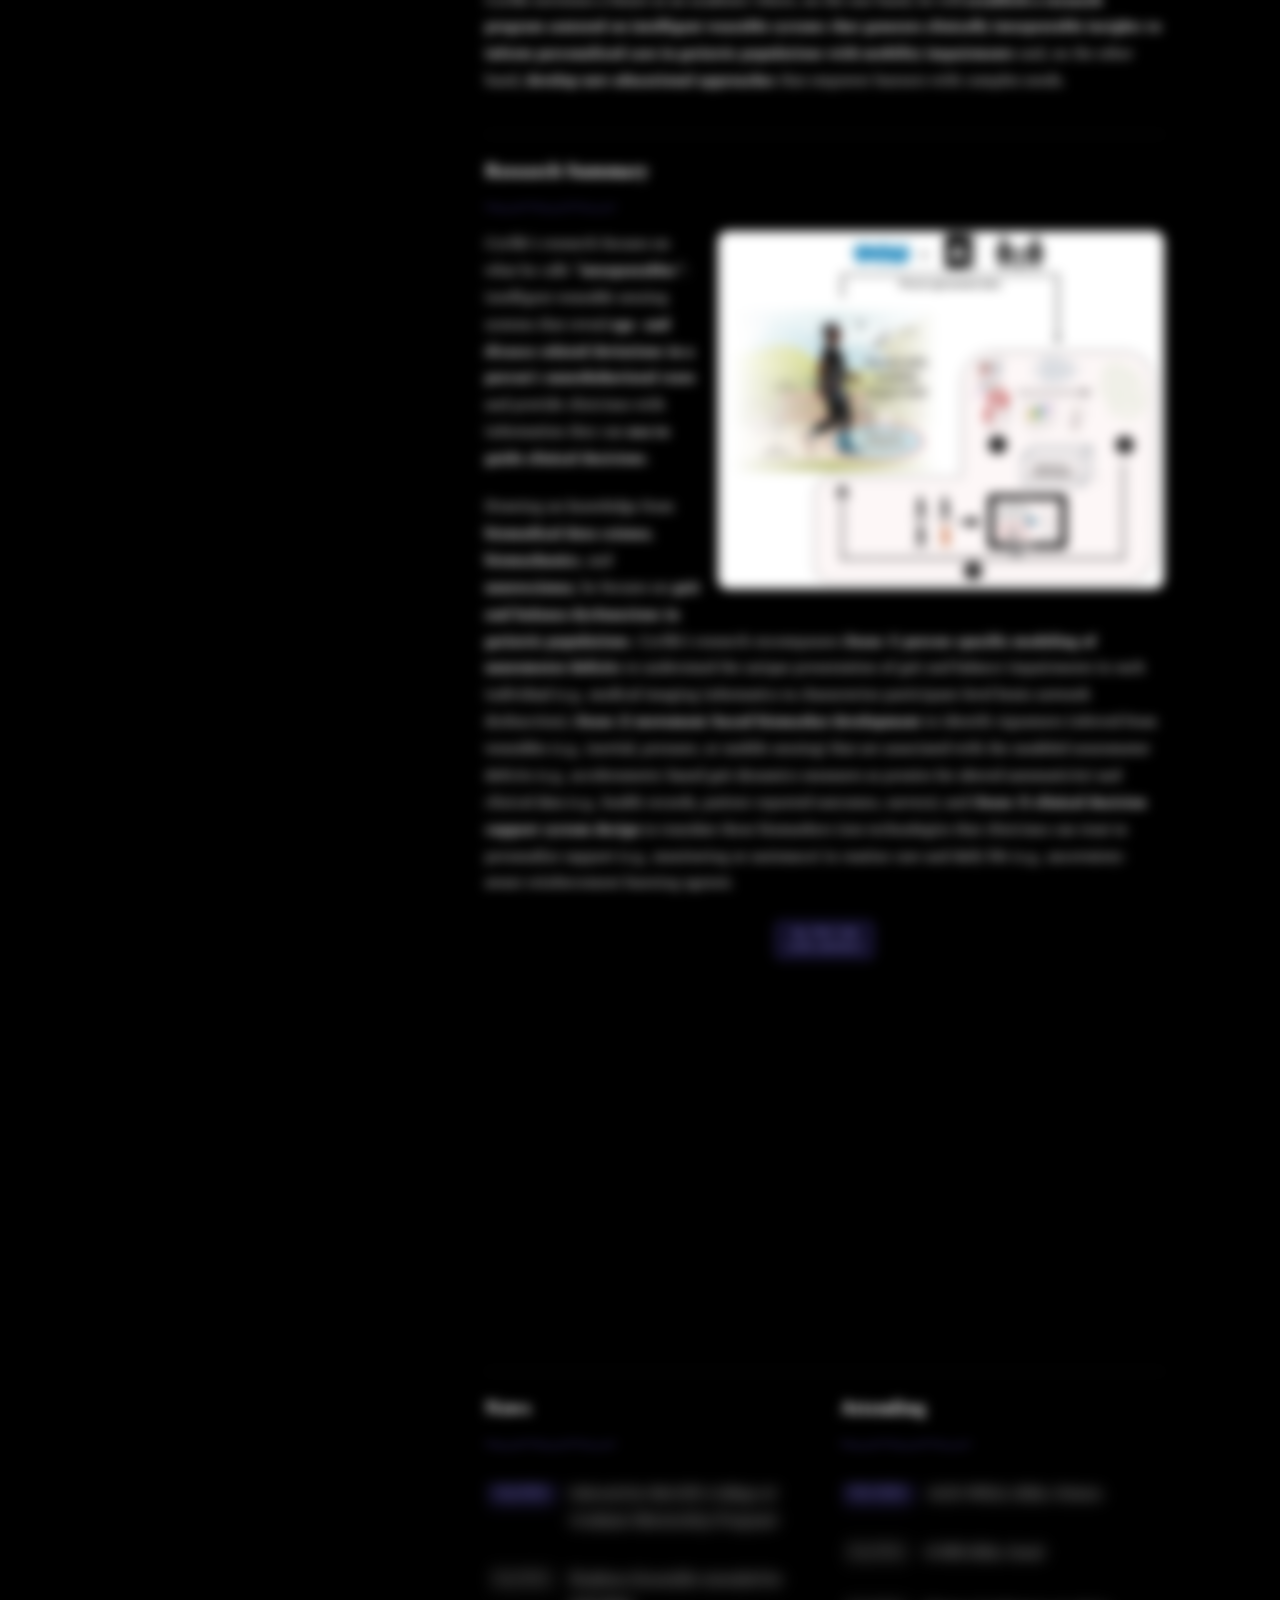
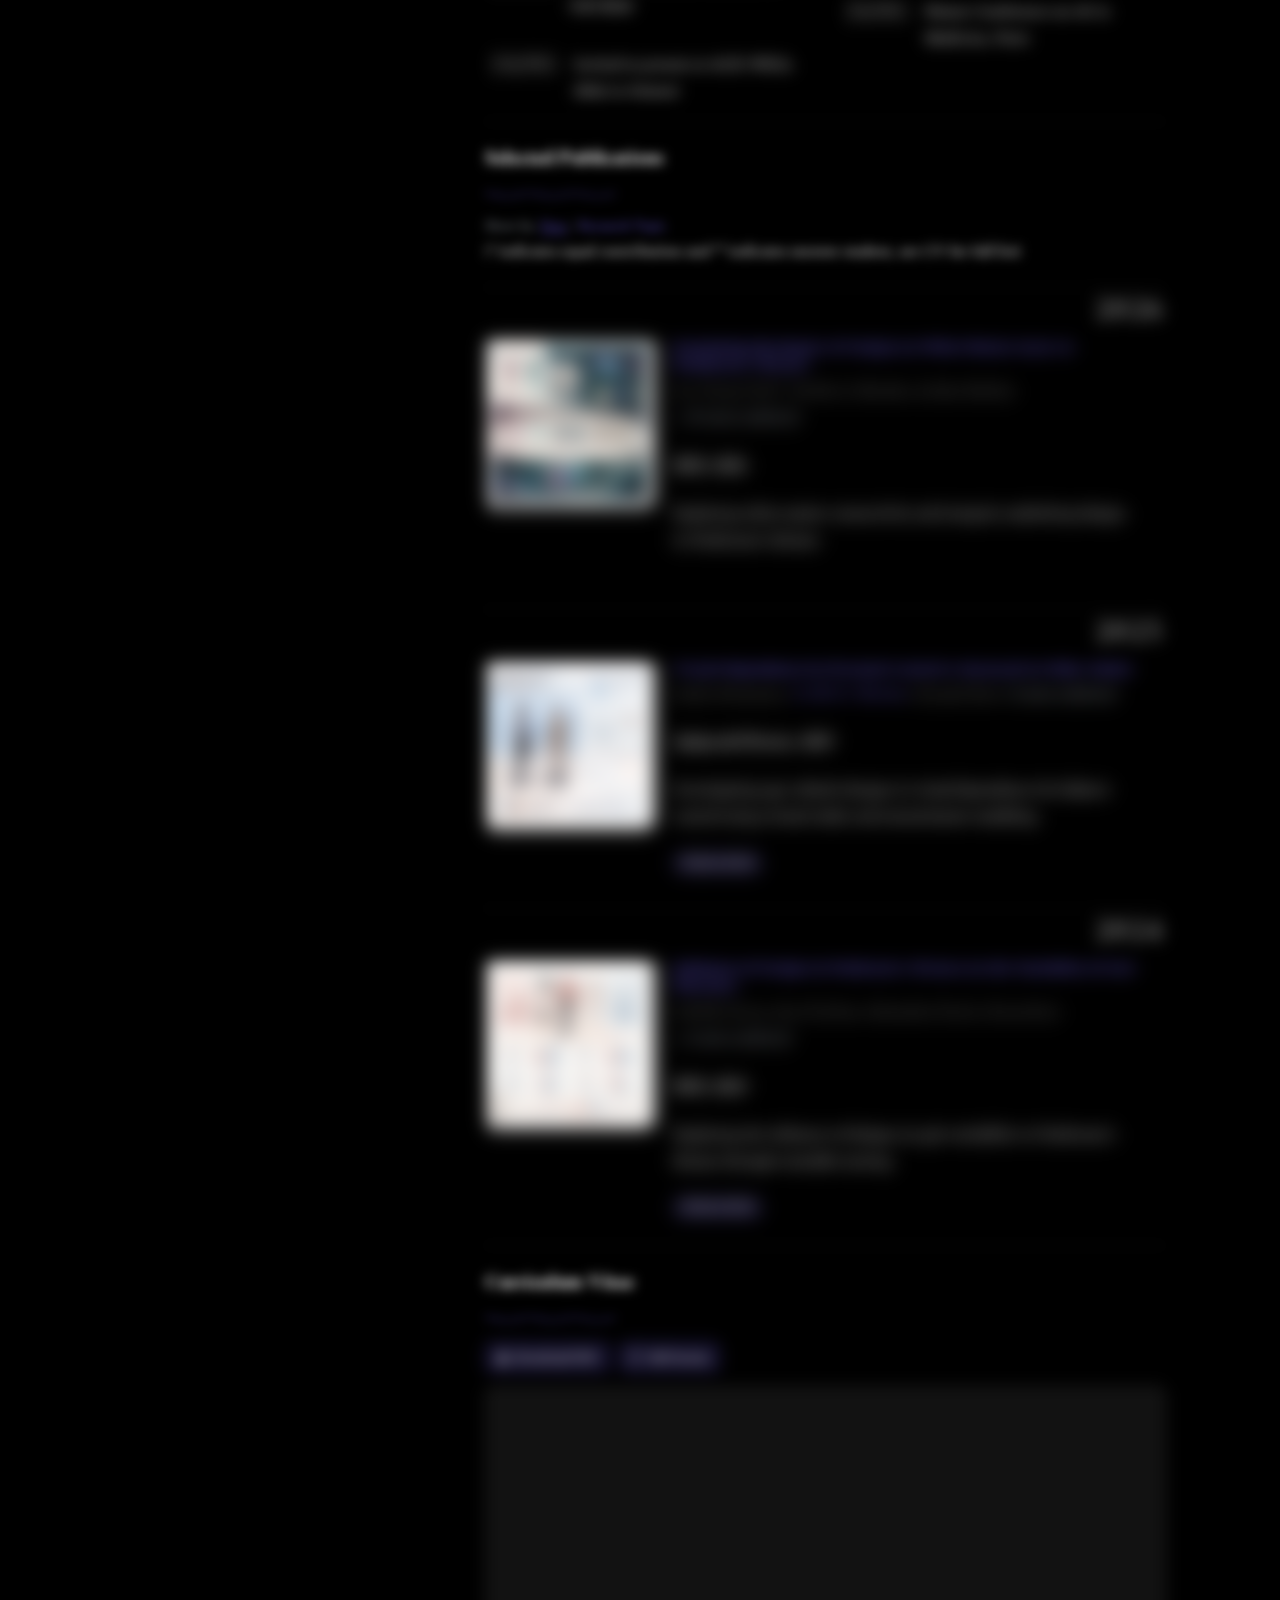
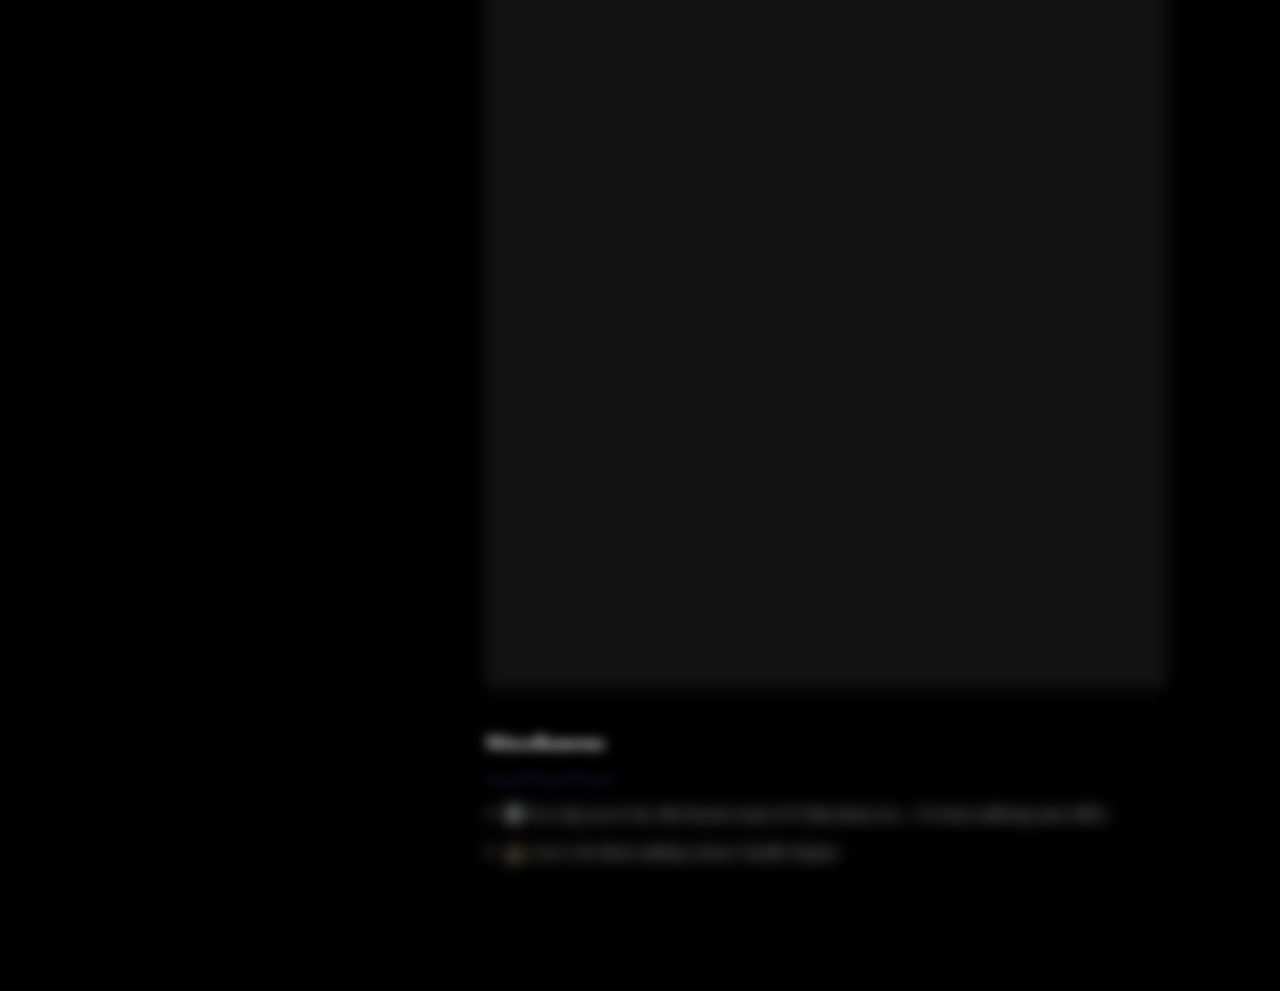
==== commit 62f752ad: "Update index.html" ====
--- a/index.html
+++ b/index.html
@@ -85,7 +85,7 @@
         <section id="welcome-section" class="welcome-section" aria-label="Welcome">
           <div class="welcome-content">
             <h2>Cyrille E. Mvomo</h2>
-            <p class="welcome-identity">I am <span id="welcome-article">a </span><span id="welcome-role" class="welcome-role">researcher</span><span class="welcome-caret" aria-hidden="true"></span></p>
+            <p class="welcome-identity">I am <span id="welcome-article">an </span><span id="welcome-role" class="welcome-role">AgeTech researcher</span><span class="welcome-caret" aria-hidden="true"></span></p>
           </div>
         </section>
 
